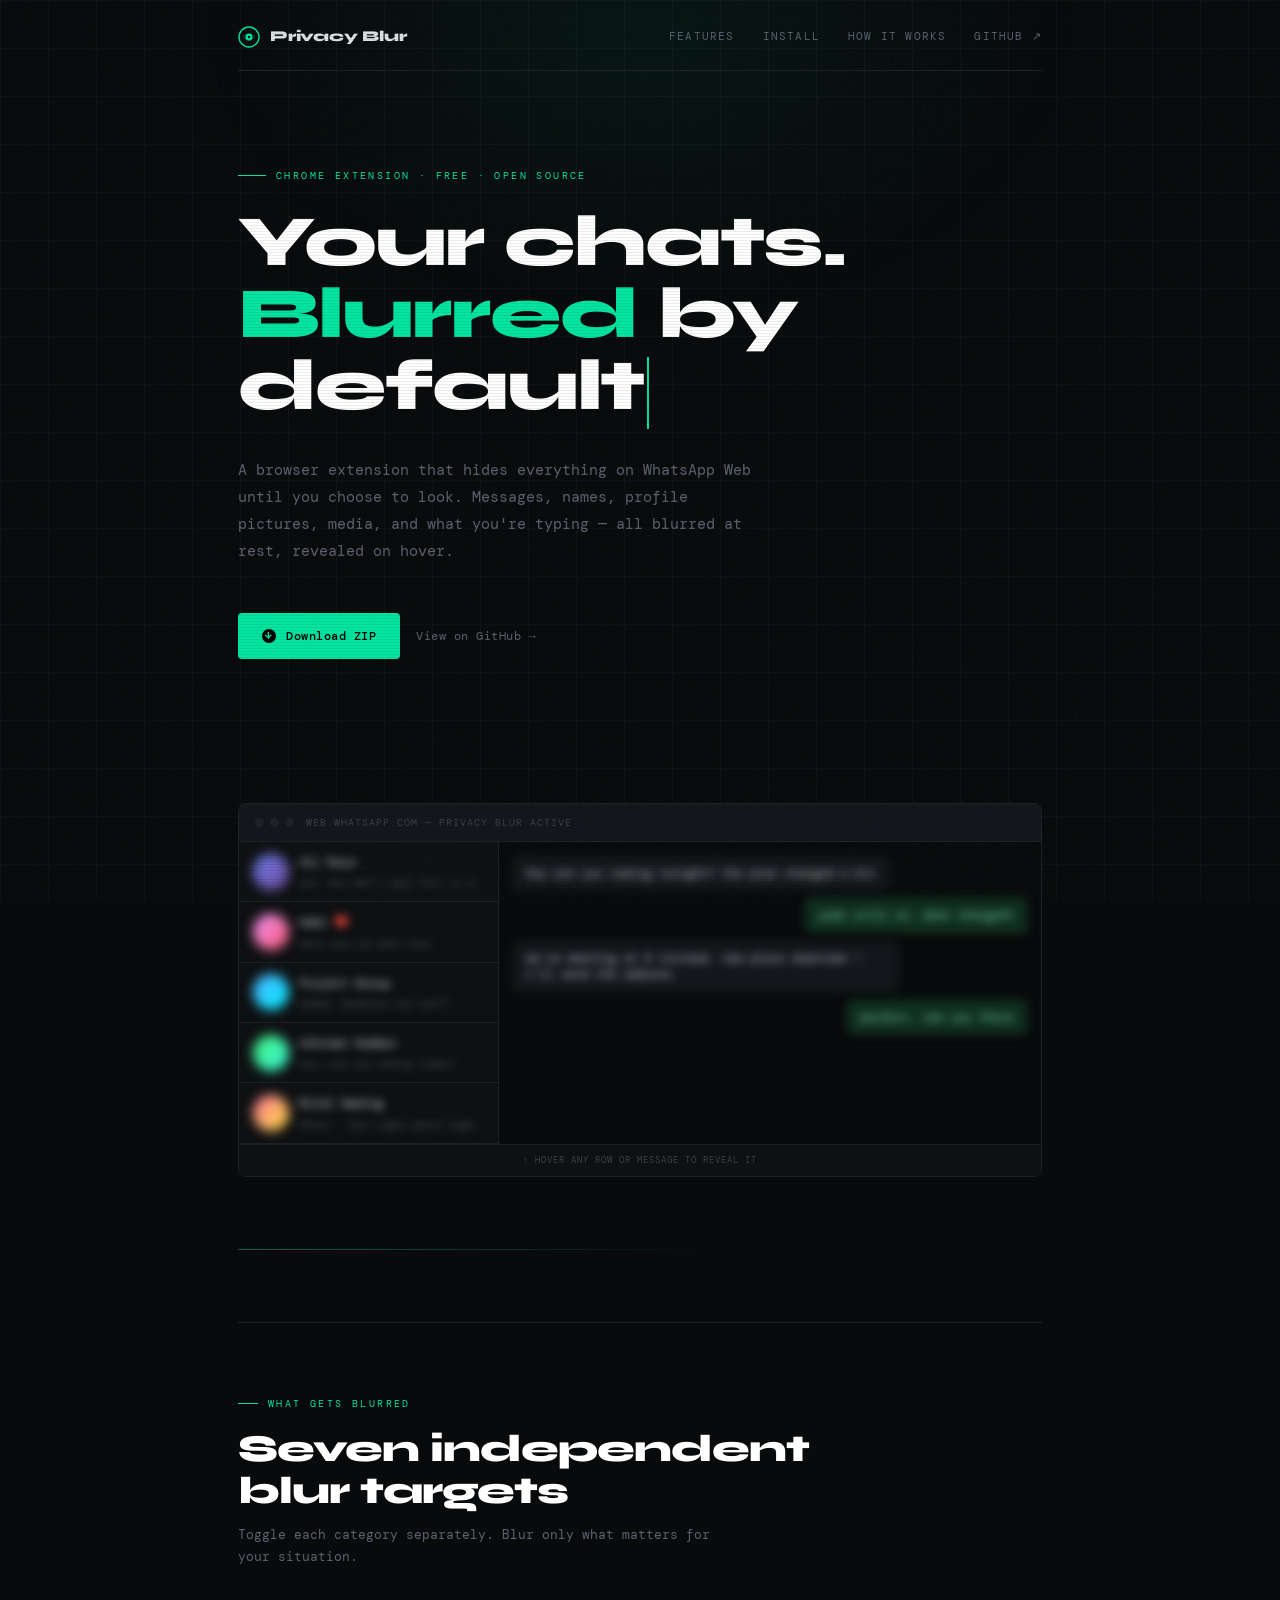
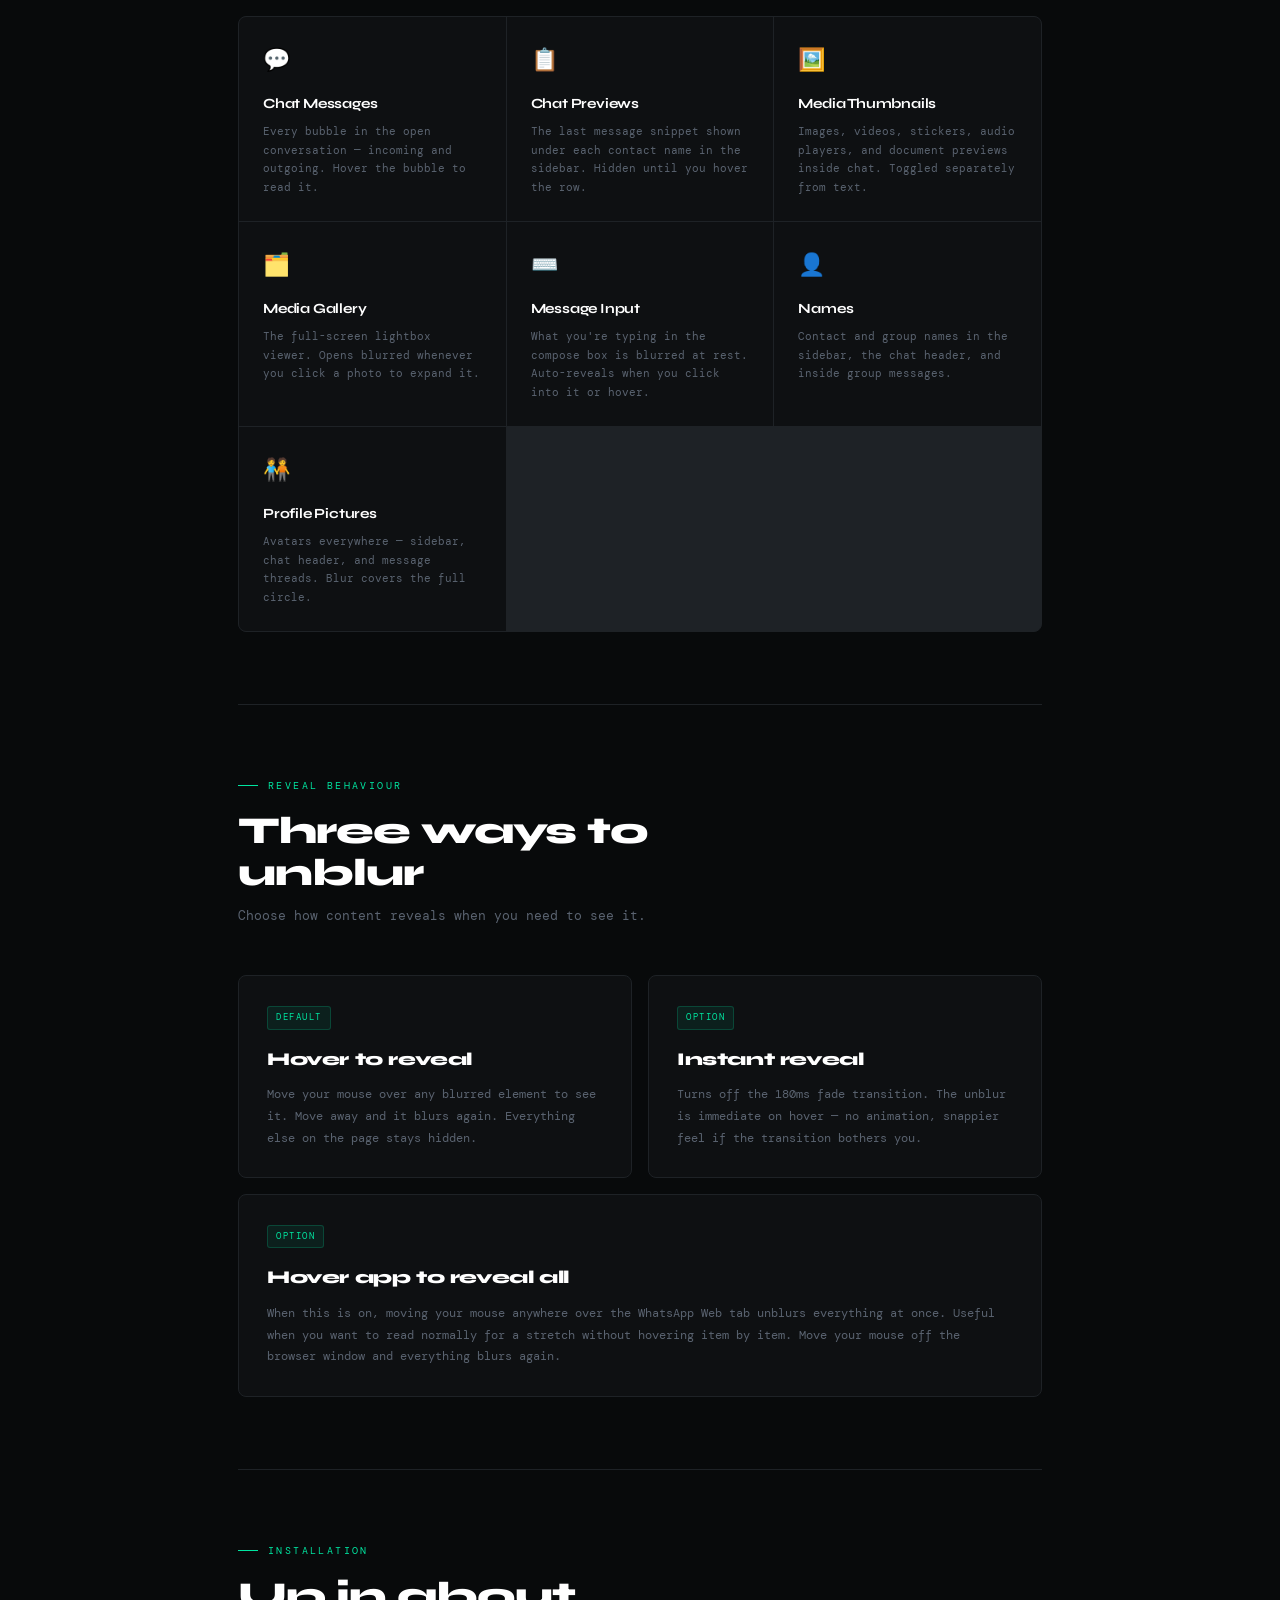
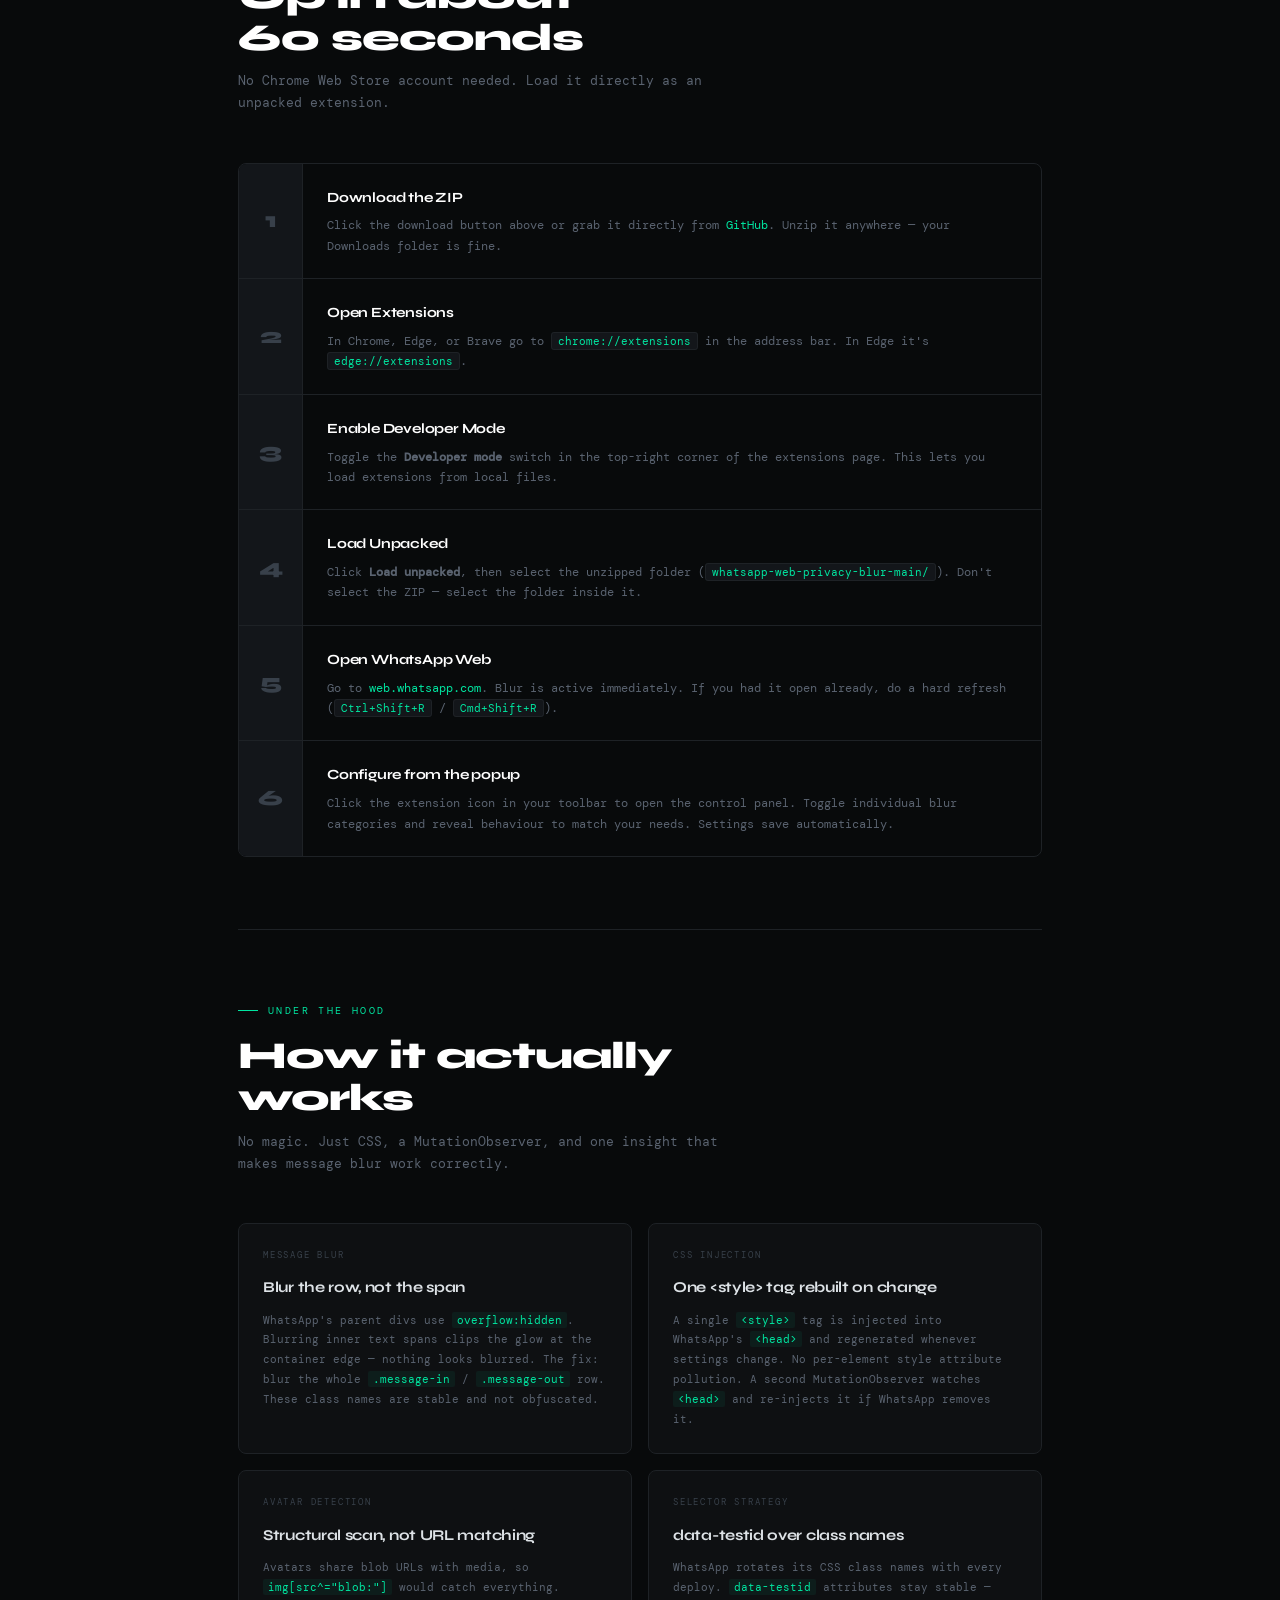
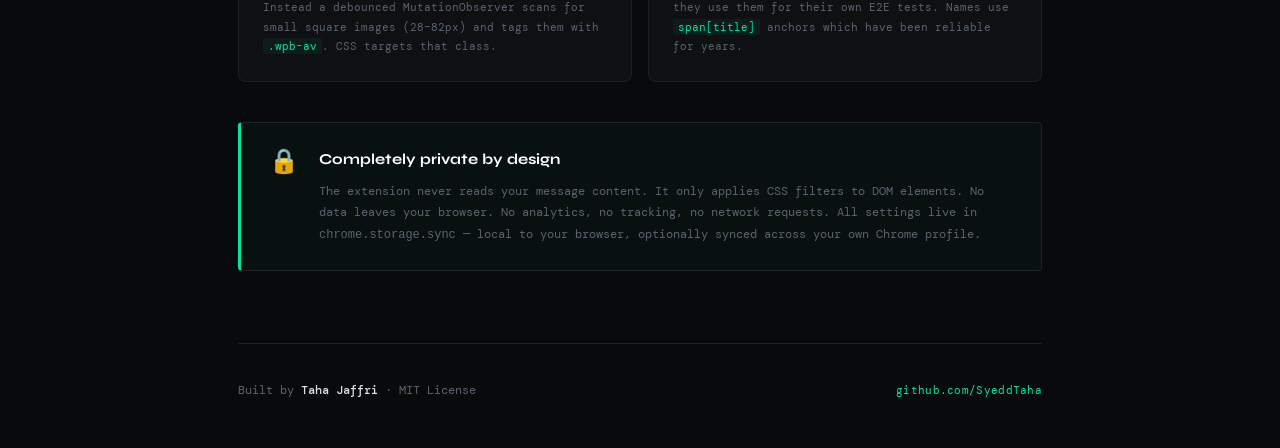
==== index.html @ e0e98d10 "Update index.html Removed extensive CSS styles from index.html." ====
<!DOCTYPE html>
<html lang="en">
<head>
<meta charset="UTF-8" />
<meta name="viewport" content="width=device-width, initial-scale=1.0" />
<title>WhatsApp Privacy Blur — by Taha Jaffri</title>
<link rel="preconnect" href="https://fonts.googleapis.com" />
<link href="https://fonts.googleapis.com/css2?family=DM+Mono:ital,wght@0,300;0,400;0,500;1,300&family=Syne:wght@700;800;900&display=swap" rel="stylesheet" />
<link rel="stylesheet" href="style.css">
</head>
<body>

<div class="grid-bg"></div>
<div class="ambient"></div>

<div class="page">

  <!-- Nav -->
  <nav>
    <div class="nav-logo">
      <svg class="eye-icon" viewBox="0 0 22 22" fill="none">
        <circle cx="11" cy="11" r="10" stroke="#00e5a0" stroke-width="1.4"/>
        <path d="M4 11 Q11 3 18 11 Q11 19 4 11Z" fill="#00e5a0" opacity="0.15"/>
        <circle cx="11" cy="11" r="3.5" fill="#00e5a0"/>
        <circle cx="11" cy="11" r="1.2" fill="#080a0b"/>
      </svg>
      Privacy Blur
    </div>
    <div class="nav-links">
      <a href="#features">Features</a>
      <a href="#install">Install</a>
      <a href="#how-it-works">How it works</a>
      <a href="https://github.com/SyeddTaha/whatsapp-web-privacy-blur" target="_blank">GitHub ↗</a>
    </div>
  </nav>

  <!-- Hero -->
  <section class="hero fade-up">
    <div class="hero-kicker">Chrome Extension · Free · Open Source</div>
    <h1>
      Your chats.<br>
      <span class="acc">Blurred</span> by default<span class="cursor"></span>
    </h1>
    <p class="hero-sub">
      A browser extension that hides everything on WhatsApp Web until you choose to look.
      Messages, names, profile pictures, media, and what you're typing — all blurred at rest, revealed on hover.
    </p>
    <div class="cta-row">
      <a class="btn-primary" href="https://github.com/SyeddTaha/whatsapp-web-privacy-blur/archive/refs/heads/main.zip">
        <svg width="14" height="14" viewBox="0 0 16 16" fill="currentColor"><path d="M8 0a8 8 0 1 1 0 16A8 8 0 0 1 8 0zm-.75 11.25l4-4-1.06-1.06-2.19 2.19V3.5h-1.5v4.88L4.31 6.19 3.25 7.25l4 4 .5.5.5-.5z"/></svg>
        Download ZIP
      </a>
      <a class="btn-secondary" href="https://github.com/SyeddTaha/whatsapp-web-privacy-blur" target="_blank">
        View on GitHub →
      </a>
    </div>
  </section>

  <!-- Live Demo -->
  <div class="demo-strip fade-up">
    <div class="demo-header">
      <div class="demo-dot"></div>
      <div class="demo-dot"></div>
      <div class="demo-dot"></div>
      <span class="demo-title">web.whatsapp.com — Privacy Blur active</span>
    </div>
    <div class="demo-body">
      <!-- Sidebar -->
      <div class="demo-sidebar">
        <div class="demo-chat-row">
          <div class="demo-avatar demo-av-1"></div>
          <div class="demo-chat-info">
            <div class="demo-chat-name">Ali Raza</div>
            <div class="demo-chat-preview">you: bro don’t open this in public 💀</div>
          </div>
        </div>
      
        <div class="demo-chat-row">
          <div class="demo-avatar demo-av-2"></div>
          <div class="demo-chat-info">
            <div class="demo-chat-name">Ammi ❤️</div>
            <div class="demo-chat-preview">beta call me when free</div>
          </div>
        </div>
      
        <div class="demo-chat-row">
          <div class="demo-avatar demo-av-3"></div>
          <div class="demo-chat-info">
            <div class="demo-chat-name">Project Group</div>
            <div class="demo-chat-preview">Ahmed: deadline kal hai??</div>
          </div>
        </div>
      
        <div class="demo-chat-row">
          <div class="demo-avatar demo-av-4"></div>
          <div class="demo-chat-info">
            <div class="demo-chat-name">Unknown Number</div>
            <div class="demo-chat-preview">hey… are you coming today?</div>
          </div>
        </div>
      
        <div class="demo-chat-row">
          <div class="demo-avatar demo-av-5"></div>
          <div class="demo-chat-info">
            <div class="demo-chat-name">Bilal Gaming</div>
            <div class="demo-chat-preview">Photo · last night match highlights</div>
          </div>
        </div>
      </div>
      <!-- Messages -->
      <div class="demo-messages">
        <div class="demo-msg demo-msg-in">hey are you coming tonight? the plan changed a bit</div>
        <div class="demo-msg demo-msg-out">yeah still on, what changed?</div>
        <div class="demo-msg demo-msg-in">we're meeting at 8 instead, new place downtown — i'll send the address</div>
        <div class="demo-msg demo-msg-out">perfect, see you there</div>
      </div>
    </div>
    <div class="demo-hint">↑ hover any row or message to reveal it</div>
  </div>

  <div class="accent-line"></div>

  <!-- Features -->
  <section class="section fade-up" id="features">
    <div class="section-kicker">What gets blurred</div>
    <h2>Seven independent<br>blur targets</h2>
    <p class="section-desc">Toggle each category separately. Blur only what matters for your situation.</p>

    <div class="features-grid">
      <div class="feature-card">
        <span class="feature-icon">💬</span>
        <div class="feature-title">Chat Messages</div>
        <div class="feature-desc">Every bubble in the open conversation — incoming and outgoing. Hover the bubble to read it.</div>
      </div>
      <div class="feature-card">
        <span class="feature-icon">📋</span>
        <div class="feature-title">Chat Previews</div>
        <div class="feature-desc">The last message snippet shown under each contact name in the sidebar. Hidden until you hover the row.</div>
      </div>
      <div class="feature-card">
        <span class="feature-icon">🖼️</span>
        <div class="feature-title">Media Thumbnails</div>
        <div class="feature-desc">Images, videos, stickers, audio players, and document previews inside chat. Toggled separately from text.</div>
      </div>
      <div class="feature-card">
        <span class="feature-icon">🗂️</span>
        <div class="feature-title">Media Gallery</div>
        <div class="feature-desc">The full-screen lightbox viewer. Opens blurred whenever you click a photo to expand it.</div>
      </div>
      <div class="feature-card">
        <span class="feature-icon">⌨️</span>
        <div class="feature-title">Message Input</div>
        <div class="feature-desc">What you're typing in the compose box is blurred at rest. Auto-reveals when you click into it or hover.</div>
      </div>
      <div class="feature-card">
        <span class="feature-icon">👤</span>
        <div class="feature-title">Names</div>
        <div class="feature-desc">Contact and group names in the sidebar, the chat header, and inside group messages.</div>
      </div>
      <div class="feature-card">
        <span class="feature-icon">🧑‍🤝‍🧑</span>
        <div class="feature-title">Profile Pictures</div>
        <div class="feature-desc">Avatars everywhere — sidebar, chat header, and message threads. Blur covers the full circle.</div>
      </div>
    </div>
  </section>

  <!-- Reveal modes -->
  <section class="section fade-up" id="reveal-modes">
    <div class="section-kicker">Reveal behaviour</div>
    <h2>Three ways to<br>unblur</h2>
    <p class="section-desc">Choose how content reveals when you need to see it.</p>

    <div class="modes-grid">
      <div class="mode-card">
        <div class="mode-badge">Default</div>
        <div class="mode-title">Hover to reveal</div>
        <div class="mode-desc">Move your mouse over any blurred element to see it. Move away and it blurs again. Everything else on the page stays hidden.</div>
      </div>
      <div class="mode-card">
        <div class="mode-badge">Option</div>
        <div class="mode-title">Instant reveal</div>
        <div class="mode-desc">Turns off the 180ms fade transition. The unblur is immediate on hover — no animation, snappier feel if the transition bothers you.</div>
      </div>
      <div class="mode-card" style="grid-column: 1 / -1;">
        <div class="mode-badge">Option</div>
        <div class="mode-title">Hover app to reveal all</div>
        <div class="mode-desc">When this is on, moving your mouse anywhere over the WhatsApp Web tab unblurs everything at once. Useful when you want to read normally for a stretch without hovering item by item. Move your mouse off the browser window and everything blurs again.</div>
      </div>
    </div>
  </section>

  <!-- Install guide -->
  <section class="section fade-up" id="install">
    <div class="section-kicker">Installation</div>
    <h2>Up in about<br>60 seconds</h2>
    <p class="section-desc">No Chrome Web Store account needed. Load it directly as an unpacked extension.</p>

    <div class="install-steps">
      <div class="step">
        <div class="step-num">1</div>
        <div class="step-body">
          <div class="step-title">Download the ZIP</div>
          <div class="step-detail">
            Click the download button above or grab it directly from
            <a href="https://github.com/SyeddTaha/whatsapp-web-privacy-blur/archive/refs/heads/main.zip">GitHub</a>.
            Unzip it anywhere — your Downloads folder is fine.
          </div>
        </div>
      </div>
      <div class="step">
        <div class="step-num">2</div>
        <div class="step-body">
          <div class="step-title">Open Extensions</div>
          <div class="step-detail">
            In Chrome, Edge, or Brave go to <code>chrome://extensions</code> in the address bar.
            In Edge it's <code>edge://extensions</code>.
          </div>
        </div>
      </div>
      <div class="step">
        <div class="step-num">3</div>
        <div class="step-body">
          <div class="step-title">Enable Developer Mode</div>
          <div class="step-detail">
            Toggle the <strong>Developer mode</strong> switch in the top-right corner of the extensions page. This lets you load extensions from local files.
          </div>
        </div>
      </div>
      <div class="step">
        <div class="step-num">4</div>
        <div class="step-body">
          <div class="step-title">Load Unpacked</div>
          <div class="step-detail">
            Click <strong>Load unpacked</strong>, then select the unzipped folder
            (<code>whatsapp-web-privacy-blur-main/</code>). Don't select the ZIP — select the folder inside it.
          </div>
        </div>
      </div>
      <div class="step">
        <div class="step-num">5</div>
        <div class="step-body">
          <div class="step-title">Open WhatsApp Web</div>
          <div class="step-detail">
            Go to <a href="https://web.whatsapp.com" target="_blank">web.whatsapp.com</a>. Blur is active immediately.
            If you had it open already, do a hard refresh (<code>Ctrl+Shift+R</code> / <code>Cmd+Shift+R</code>).
          </div>
        </div>
      </div>
      <div class="step">
        <div class="step-num">6</div>
        <div class="step-body">
          <div class="step-title">Configure from the popup</div>
          <div class="step-detail">
            Click the extension icon in your toolbar to open the control panel.
            Toggle individual blur categories and reveal behaviour to match your needs.
            Settings save automatically.
          </div>
        </div>
      </div>
    </div>
  </section>

  <!-- How it works -->
  <section class="section fade-up" id="how-it-works">
    <div class="section-kicker">Under the hood</div>
    <h2>How it actually<br>works</h2>
    <p class="section-desc">No magic. Just CSS, a MutationObserver, and one insight that makes message blur work correctly.</p>

    <div class="tech-grid">
      <div class="tech-card">
        <div class="tech-label">Message blur</div>
        <div class="tech-heading">Blur the row, not the span</div>
        <div class="tech-body">
          WhatsApp's parent divs use <code>overflow:hidden</code>. Blurring inner text spans clips the glow at the container edge — nothing looks blurred. The fix: blur the whole <code>.message-in</code> / <code>.message-out</code> row. These class names are stable and not obfuscated.
        </div>
      </div>
      <div class="tech-card">
        <div class="tech-label">CSS injection</div>
        <div class="tech-heading">One &lt;style&gt; tag, rebuilt on change</div>
        <div class="tech-body">
          A single <code>&lt;style&gt;</code> tag is injected into WhatsApp's <code>&lt;head&gt;</code> and regenerated whenever settings change. No per-element style attribute pollution. A second MutationObserver watches <code>&lt;head&gt;</code> and re-injects it if WhatsApp removes it.
        </div>
      </div>
      <div class="tech-card">
        <div class="tech-label">Avatar detection</div>
        <div class="tech-heading">Structural scan, not URL matching</div>
        <div class="tech-body">
          Avatars share blob URLs with media, so <code>img[src^="blob:"]</code> would catch everything. Instead a debounced MutationObserver scans for small square images (28–82px) and tags them with <code>.wpb-av</code>. CSS targets that class.
        </div>
      </div>
      <div class="tech-card">
        <div class="tech-label">Selector strategy</div>
        <div class="tech-heading">data-testid over class names</div>
        <div class="tech-body">
          WhatsApp rotates its CSS class names with every deploy. <code>data-testid</code> attributes stay stable — they use them for their own E2E tests. Names use <code>span[title]</code> anchors which have been reliable for years.
        </div>
      </div>
    </div>

    <div class="privacy-box">
      <div class="privacy-icon">🔒</div>
      <div class="privacy-body">
        <h3>Completely private by design</h3>
        <p>
          The extension never reads your message content. It only applies CSS filters to DOM elements.
          No data leaves your browser. No analytics, no tracking, no network requests.
          All settings live in <code>chrome.storage.sync</code> — local to your browser, optionally synced across your own Chrome profile.
        </p>
      </div>
    </div>
  </section>

  <!-- Footer -->
  <footer>
    <div class="footer-left">
      Built by <strong>Taha Jaffri</strong> · MIT License
    </div>
    <div class="footer-right">
      <a href="https://github.com/SyeddTaha/whatsapp-web-privacy-blur" target="_blank">github.com/SyeddTaha</a>
  </footer>

</div><!-- .page -->

<script>
// Scroll-triggered fade-up animations
const observer = new IntersectionObserver((entries) => {
  entries.forEach(e => {
    if (e.isIntersecting) {
      e.target.classList.add('visible');
      observer.unobserve(e.target);
    }
  });
}, { threshold: 0.1, rootMargin: '0px 0px -40px 0px' });

document.querySelectorAll('.fade-up').forEach(el => observer.observe(el));

// Stagger feature cards
document.querySelectorAll('.feature-card').forEach((card, i) => {
  card.style.transitionDelay = `${i * 40}ms`;
});
</script>
</body>
</html>
---- style.css ----
/* ── Reset ─────────────────────────────────────────────────── */
*, *::before, *::after { box-sizing: border-box; margin: 0; padding: 0; }
html { scroll-behavior: smooth; }

/* ── Design tokens ─────────────────────────────────────────── */
:root {
  --bg:       #080a0b;
  --bg2:      #0e1012;
  --bg3:      #13161a;
  --border:   #1e2226;
  --accent:   #00e5a0;
  --accent2:  #00c47f;
  --glow:     rgba(0, 229, 160, 0.18);
  --glow-lg:  rgba(0, 229, 160, 0.08);
  --text:     #dde2e6;
  --muted:    #5a6370;
  --sub:      #38404a;
  --font-h:   'Syne', sans-serif;
  --font-m:   'DM Mono', monospace;
}

/* ── Base ──────────────────────────────────────────────────── */
body {
  background: var(--bg);
  color: var(--text);
  font-family: var(--font-m);
  font-size: 14px;
  line-height: 1.7;
  overflow-x: hidden;
  cursor: default;
}

a { color: var(--accent); text-decoration: none; }
a:hover { text-decoration: underline; }

/* ── Noise texture overlay ─────────────────────────────────── */
body::before {
  content: '';
  position: fixed;
  inset: 0;
  background-image: url("data:image/svg+xml,%3Csvg viewBox='0 0 256 256' xmlns='http://www.w3.org/2000/svg'%3E%3Cfilter id='noise'%3E%3CfeTurbulence type='fractalNoise' baseFrequency='0.9' numOctaves='4' stitchTiles='stitch'/%3E%3C/filter%3E%3Crect width='100%25' height='100%25' filter='url(%23noise)' opacity='0.035'/%3E%3C/svg%3E");
  pointer-events: none;
  z-index: 1000;
  opacity: 0.6;
}

/* ── Scanlines ─────────────────────────────────────────────── */
body::after {
  content: '';
  position: fixed;
  inset: 0;
  background: repeating-linear-gradient(
    0deg,
    transparent,
    transparent 2px,
    rgba(0,0,0,0.07) 2px,
    rgba(0,0,0,0.07) 3px
  );
  pointer-events: none;
  z-index: 999;
}

/* ── Grid background ───────────────────────────────────────── */
.grid-bg {
  position: fixed;
  inset: 0;
  background-image:
    linear-gradient(var(--border) 1px, transparent 1px),
    linear-gradient(90deg, var(--border) 1px, transparent 1px);
  background-size: 48px 48px;
  opacity: 0.35;
  pointer-events: none;
  z-index: 0;
}

/* ── Ambient glow ──────────────────────────────────────────── */
.ambient {
  position: fixed;
  top: -30vh;
  left: 50%;
  transform: translateX(-50%);
  width: 900px;
  height: 600px;
  background: radial-gradient(ellipse, rgba(0,229,160,0.06) 0%, transparent 70%);
  pointer-events: none;
  z-index: 0;
}

/* ── Layout wrapper ────────────────────────────────────────── */
.page {
  position: relative;
  z-index: 1;
  max-width: 860px;
  margin: 0 auto;
  padding: 0 28px;
}

/* ── Nav ───────────────────────────────────────────────────── */
nav {
  display: flex;
  align-items: center;
  justify-content: space-between;
  padding: 24px 0 20px;
  border-bottom: 1px solid var(--border);
}

.nav-logo {
  display: flex;
  align-items: center;
  gap: 10px;
  font-family: var(--font-h);
  font-size: 15px;
  font-weight: 800;
  letter-spacing: -0.2px;
  color: var(--text);
}

.eye-icon {
  width: 22px;
  height: 22px;
  flex-shrink: 0;
}

.nav-links {
  display: flex;
  gap: 28px;
  font-size: 11px;
  letter-spacing: 1.2px;
  text-transform: uppercase;
  color: var(--muted);
}

.nav-links a {
  color: var(--muted);
  transition: color 0.15s;
}
.nav-links a:hover {
  color: var(--accent);
  text-decoration: none;
}

/* ── Hero ──────────────────────────────────────────────────── */
.hero {
  padding: 96px 0 72px;
  position: relative;
}

.hero-kicker {
  font-size: 10px;
  letter-spacing: 2.4px;
  text-transform: uppercase;
  color: var(--accent);
  margin-bottom: 22px;
  display: flex;
  align-items: center;
  gap: 10px;
}

.hero-kicker::before {
  content: '';
  display: block;
  width: 28px;
  height: 1px;
  background: var(--accent);
}

.hero h1 {
  font-family: var(--font-h);
  font-size: clamp(40px, 7vw, 72px);
  font-weight: 900;
  line-height: 1.0;
  letter-spacing: -2px;
  color: #fff;
  margin-bottom: 28px;
}

.hero h1 .dim { color: var(--muted); }
.hero h1 .acc { color: var(--accent); }

.hero-sub {
  font-size: 15px;
  color: var(--muted);
  max-width: 520px;
  line-height: 1.8;
  margin-bottom: 48px;
}

/* ── CTA buttons ───────────────────────────────────────────── */
.cta-row {
  display: flex;
  align-items: center;
  gap: 16px;
  flex-wrap: wrap;
}

.btn-primary {
  display: inline-flex;
  align-items: center;
  gap: 10px;
  background: var(--accent);
  color: #000;
  font-family: var(--font-m);
  font-size: 12px;
  font-weight: 500;
  letter-spacing: 0.5px;
  padding: 13px 24px;
  border-radius: 4px;
  border: none;
  cursor: pointer;
  transition: background 0.15s, box-shadow 0.15s, transform 0.1s;
  text-decoration: none;
  box-shadow: 0 0 0 0 var(--glow);
}

.btn-primary:hover {
  background: var(--accent2);
  box-shadow: 0 0 32px var(--glow);
  transform: translateY(-1px);
  text-decoration: none;
  color: #000;
}

.btn-primary:active { transform: translateY(0); }

.btn-secondary {
  display: inline-flex;
  align-items: center;
  gap: 8px;
  color: var(--muted);
  font-size: 12px;
  letter-spacing: 0.5px;
  padding: 13px 0;
  border: none;
  background: none;
  cursor: pointer;
  transition: color 0.15s;
  text-decoration: none;
}

.btn-secondary:hover { color: var(--text); text-decoration: none; }

/* ── Blur demo strip ───────────────────────────────────────── */
.demo-strip {
  margin: 72px 0;
  border: 1px solid var(--border);
  border-radius: 8px;
  background: var(--bg2);
  overflow: hidden;
}

.demo-header {
  padding: 10px 16px;
  background: var(--bg3);
  border-bottom: 1px solid var(--border);
  display: flex;
  align-items: center;
  gap: 6px;
}

.demo-dot {
  width: 9px; height: 9px;
  border-radius: 50%;
  background: var(--border);
}

.demo-title {
  margin-left: 6px;
  font-size: 10px;
  letter-spacing: 1px;
  text-transform: uppercase;
  color: var(--sub);
}

.demo-body {
  display: grid;
  grid-template-columns: 260px 1fr;
}

.demo-sidebar {
  border-right: 1px solid var(--border);
  padding: 0;
}

.demo-chat-row {
  display: flex;
  align-items: center;
  gap: 10px;
  padding: 10px 14px;
  border-bottom: 1px solid var(--border);
  transition: background 0.15s;
}

.demo-chat-row:hover { background: var(--bg3); }
.demo-chat-row:hover .blurred { filter: blur(0) !important; }

.demo-avatar {
  width: 36px; height: 36px;
  border-radius: 50%;
  flex-shrink: 0;
  filter: blur(6px);
  transition: filter 0.18s ease;
}

.demo-av-1 { background: linear-gradient(135deg, #667eea, #764ba2); }
.demo-av-2 { background: linear-gradient(135deg, #f093fb, #f5576c); }
.demo-av-3 { background: linear-gradient(135deg, #4facfe, #00f2fe); }
.demo-av-4 { background: linear-gradient(135deg, #43e97b, #38f9d7); }
.demo-av-5 { background: linear-gradient(135deg, #fa709a, #fee140); }

.demo-chat-info { flex: 1; min-width: 0; }

.demo-chat-name {
  font-size: 12px;
  color: var(--text);
  margin-bottom: 2px;
  filter: blur(5px);
  transition: filter 0.18s ease;
}

.demo-chat-preview {
  font-size: 10px;
  color: var(--muted);
  white-space: nowrap;
  overflow: hidden;
  text-overflow: ellipsis;
  filter: blur(4px);
  transition: filter 0.18s ease;
}

.demo-chat-row:hover .demo-avatar,
.demo-chat-row:hover .demo-chat-name,
.demo-chat-row:hover .demo-chat-preview {
  filter: blur(0);
}

.demo-messages {
  padding: 14px;
  display: flex;
  flex-direction: column;
  gap: 8px;
  background: var(--bg);
  min-height: 220px;
}

.demo-msg {
  max-width: 75%;
  padding: 8px 12px;
  border-radius: 6px;
  font-size: 11px;
  line-height: 1.5;
  filter: blur(5px);
  transition: filter 0.18s ease;
  cursor: pointer;
}

.demo-msg:hover { filter: blur(0); }

.demo-msg-in {
  background: var(--bg3);
  border: 1px solid var(--border);
  color: var(--text);
  align-self: flex-start;
  border-bottom-left-radius: 2px;
}

.demo-msg-out {
  background: #0e2e1e;
  border: 1px solid #1a4030;
  color: #8ff5c5;
  align-self: flex-end;
  border-bottom-right-radius: 2px;
}

.demo-hint {
  text-align: center;
  padding: 8px;
  font-size: 9px;
  letter-spacing: 1px;
  text-transform: uppercase;
  color: var(--sub);
  background: var(--bg2);
  border-top: 1px solid var(--border);
}

/* ── Features grid ─────────────────────────────────────────── */
.section {
  padding: 72px 0;
  border-top: 1px solid var(--border);
}

.section-kicker {
  font-size: 10px;
  letter-spacing: 2.4px;
  text-transform: uppercase;
  color: var(--accent);
  margin-bottom: 16px;
  display: flex;
  align-items: center;
  gap: 10px;
}

.section-kicker::before {
  content: '';
  display: block;
  width: 20px;
  height: 1px;
  background: var(--accent);
}

.section h2 {
  font-family: var(--font-h);
  font-size: clamp(26px, 4vw, 38px);
  font-weight: 800;
  letter-spacing: -1px;
  color: #fff;
  margin-bottom: 12px;
  line-height: 1.1;
}

.section-desc {
  color: var(--muted);
  max-width: 480px;
  margin-bottom: 48px;
  font-size: 13px;
}

.features-grid {
  display: grid;
  grid-template-columns: repeat(auto-fill, minmax(240px, 1fr));
  gap: 1px;
  background: var(--border);
  border: 1px solid var(--border);
  border-radius: 8px;
  overflow: hidden;
}

.feature-card {
  background: var(--bg2);
  padding: 24px;
  transition: background 0.15s;
  position: relative;
}

.feature-card::after {
  content: '';
  position: absolute;
  inset: 0;
  border: 1px solid transparent;
  border-radius: 0;
  transition: border-color 0.15s;
  pointer-events: none;
}

.feature-card:hover { background: var(--bg3); }
.feature-card:hover::after { border-color: var(--accent); opacity: 0.3; }

.feature-icon {
  font-size: 22px;
  margin-bottom: 14px;
  display: block;
}

.feature-title {
  font-family: var(--font-h);
  font-size: 14px;
  font-weight: 700;
  color: #fff;
  margin-bottom: 6px;
  letter-spacing: -0.2px;
}

.feature-desc {
  font-size: 11px;
  color: var(--muted);
  line-height: 1.7;
}

/* ── Reveal modes ──────────────────────────────────────────── */
.modes-grid {
  display: grid;
  grid-template-columns: 1fr 1fr;
  gap: 16px;
  margin-top: 0;
}

.mode-card {
  border: 1px solid var(--border);
  border-radius: 8px;
  padding: 28px;
  background: var(--bg2);
  position: relative;
  overflow: hidden;
  transition: border-color 0.2s, background 0.2s;
}

.mode-card:hover {
  border-color: rgba(0,229,160,0.3);
  background: var(--bg3);
}

.mode-card::before {
  content: '';
  position: absolute;
  top: 0; left: 0; right: 0;
  height: 1px;
  background: linear-gradient(90deg, transparent, var(--accent), transparent);
  opacity: 0;
  transition: opacity 0.2s;
}

.mode-card:hover::before { opacity: 0.6; }

.mode-badge {
  display: inline-block;
  font-size: 9px;
  letter-spacing: 1.5px;
  text-transform: uppercase;
  color: var(--accent);
  background: rgba(0,229,160,0.08);
  border: 1px solid rgba(0,229,160,0.2);
  padding: 3px 8px;
  border-radius: 3px;
  margin-bottom: 14px;
}

.mode-title {
  font-family: var(--font-h);
  font-size: 18px;
  font-weight: 800;
  color: #fff;
  margin-bottom: 10px;
  letter-spacing: -0.4px;
}

.mode-desc {
  font-size: 12px;
  color: var(--muted);
  line-height: 1.8;
}

/* ── Install guide ─────────────────────────────────────────── */
.install-steps {
  display: flex;
  flex-direction: column;
  gap: 0;
  border: 1px solid var(--border);
  border-radius: 8px;
  overflow: hidden;
}

.step {
  display: grid;
  grid-template-columns: 64px 1fr;
  border-bottom: 1px solid var(--border);
  transition: background 0.15s;
}

.step:last-child { border-bottom: none; }
.step:hover { background: var(--bg3); }

.step-num {
  display: flex;
  align-items: center;
  justify-content: center;
  background: var(--bg3);
  border-right: 1px solid var(--border);
  font-family: var(--font-h);
  font-size: 22px;
  font-weight: 900;
  color: var(--sub);
  padding: 24px 0;
  transition: color 0.15s;
}

.step:hover .step-num { color: var(--accent); }

.step-body {
  padding: 22px 24px;
}

.step-title {
  font-family: var(--font-h);
  font-size: 14px;
  font-weight: 700;
  color: #fff;
  margin-bottom: 6px;
  letter-spacing: -0.2px;
}

.step-detail {
  font-size: 12px;
  color: var(--muted);
  line-height: 1.7;
}

.step-detail code {
  background: var(--bg3);
  border: 1px solid var(--border);
  border-radius: 3px;
  padding: 1px 6px;
  font-family: var(--font-m);
  font-size: 11px;
  color: var(--accent);
}

/* ── How it works ──────────────────────────────────────────── */
.tech-grid {
  display: grid;
  grid-template-columns: 1fr 1fr;
  gap: 16px;
}

.tech-card {
  border: 1px solid var(--border);
  border-radius: 8px;
  padding: 24px;
  background: var(--bg2);
}

.tech-label {
  font-size: 9px;
  letter-spacing: 1.8px;
  text-transform: uppercase;
  color: var(--sub);
  margin-bottom: 12px;
}

.tech-heading {
  font-family: var(--font-h);
  font-size: 15px;
  font-weight: 700;
  color: var(--text);
  margin-bottom: 10px;
  letter-spacing: -0.3px;
}

.tech-body {
  font-size: 11px;
  color: var(--muted);
  line-height: 1.8;
}

.tech-body code {
  color: var(--accent);
  background: rgba(0,229,160,0.06);
  padding: 1px 5px;
  border-radius: 2px;
  font-family: var(--font-m);
}

/* ── Privacy callout ───────────────────────────────────────── */
.privacy-box {
  border: 1px solid var(--border);
  border-left: 3px solid var(--accent);
  border-radius: 4px;
  background: rgba(0,229,160,0.03);
  padding: 24px 28px;
  display: grid;
  grid-template-columns: auto 1fr;
  gap: 20px;
  align-items: start;
  margin-top: 40px;
}

.privacy-icon {
  font-size: 24px;
  line-height: 1;
  margin-top: 2px;
}

.privacy-body h3 {
  font-family: var(--font-h);
  font-size: 15px;
  font-weight: 700;
  color: #fff;
  margin-bottom: 8px;
}

.privacy-body p {
  font-size: 12px;
  color: var(--muted);
  line-height: 1.8;
}

/* ── Footer ────────────────────────────────────────────────── */
footer {
  border-top: 1px solid var(--border);
  padding: 36px 0 48px;
  display: flex;
  align-items: center;
  justify-content: space-between;
  flex-wrap: wrap;
  gap: 16px;
}

.footer-left {
  font-size: 12px;
  color: var(--muted);
}

.footer-left strong {
  color: var(--text);
  font-weight: 500;
}

.footer-right {
  font-size: 11px;
  color: var(--sub);
  letter-spacing: 0.3px;
}

.footer-right a {
  color: var(--accent);
}

/* ── Scroll animations ─────────────────────────────────────── */
.fade-up {
  opacity: 0;
  transform: translateY(24px);
  transition: opacity 0.6s ease, transform 0.6s ease;
}

.fade-up.visible {
  opacity: 1;
  transform: translateY(0);
}

/* ── Accent line decoration ────────────────────────────────── */
.accent-line {
  width: 100%;
  height: 1px;
  background: linear-gradient(90deg, var(--accent), transparent 60%);
  margin: 0 0 72px;
  opacity: 0.4;
}

/* ── Responsive ────────────────────────────────────────────── */
@media (max-width: 640px) {
  .demo-body { grid-template-columns: 1fr; }
  .demo-sidebar { border-right: none; border-bottom: 1px solid var(--border); }
  .modes-grid { grid-template-columns: 1fr; }
  .tech-grid { grid-template-columns: 1fr; }
  nav .nav-links { display: none; }
  .hero h1 { letter-spacing: -1.5px; }
  footer { flex-direction: column; gap: 8px; }
  .privacy-box { grid-template-columns: 1fr; }
}

/* ── Download pulse animation ─────────────────────────────── */
@keyframes pulse-ring {
  0%   { box-shadow: 0 0 0 0 rgba(0,229,160,0.4); }
  70%  { box-shadow: 0 0 0 12px rgba(0,229,160,0); }
  100% { box-shadow: 0 0 0 0 rgba(0,229,160,0); }
}

.btn-primary { animation: pulse-ring 2.5s ease-out 1s 3; }

/* ── Terminal cursor blink ─────────────────────────────────── */
@keyframes blink {
  0%, 100% { opacity: 1; }
  50%       { opacity: 0; }
}

.cursor {
  display: inline-block;
  width: 2px;
  height: 1em;
  background: var(--accent);
  margin-left: 4px;
  vertical-align: text-bottom;
  animation: blink 1.1s step-end infinite;
}

/* ── Tooltip ───────────────────────────────────────────────── */
.tip {
  display: inline-block;
  font-size: 9px;
  letter-spacing: 1px;
  text-transform: uppercase;
  color: var(--sub);
  border: 1px solid var(--border);
  padding: 3px 8px;
  border-radius: 3px;
  vertical-align: middle;
  margin-left: 8px;
}
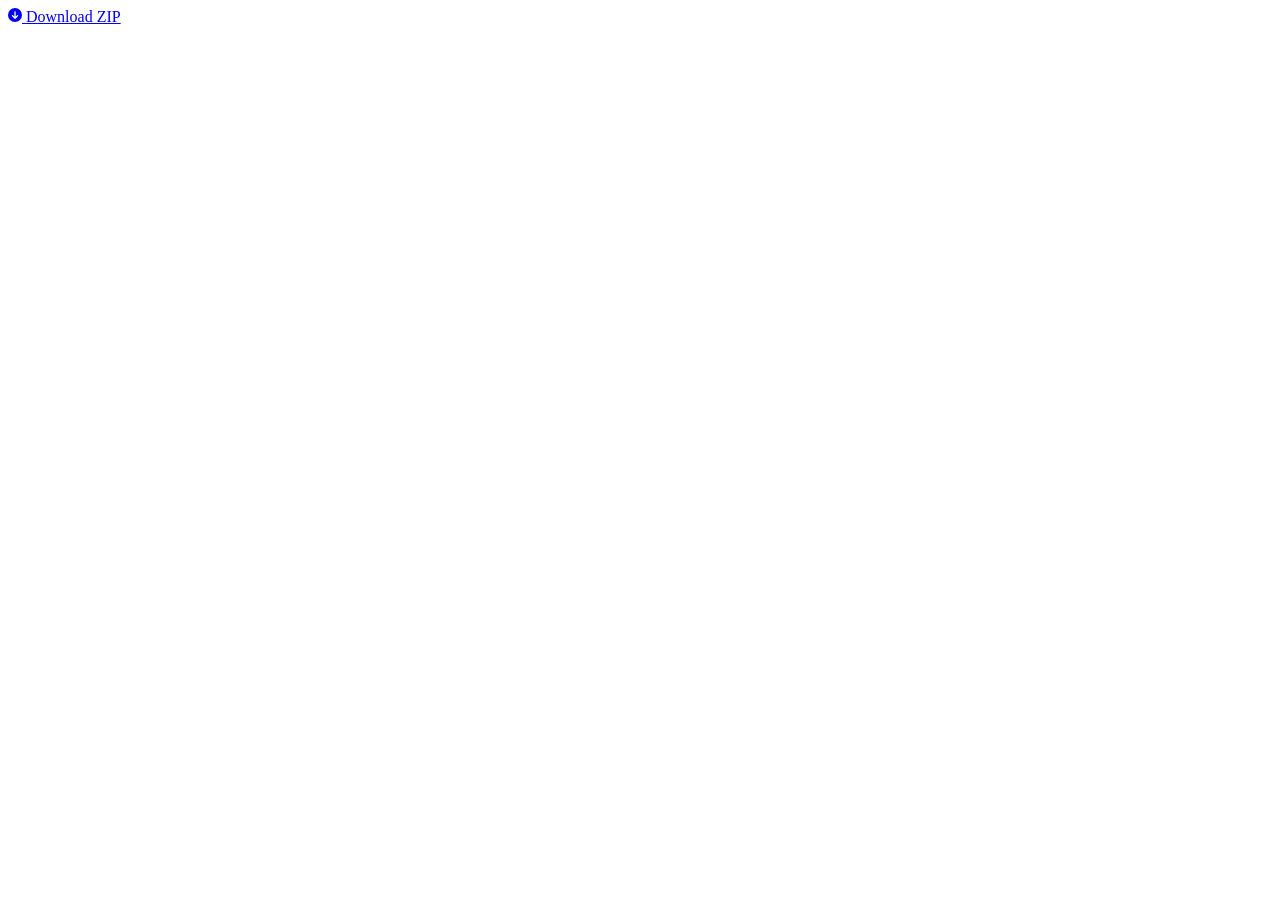
==== commit 77040b69: "Updated index.html to fix favicon, inline SVG, and footer structure." ====
--- a/index.html
+++ b/index.html
@@ -1,344 +1,18 @@
 <!DOCTYPE html>
-<html lang="en">
+<html>
 <head>
-<meta charset="UTF-8" />
-<meta name="viewport" content="width=device-width, initial-scale=1.0" />
-<title>WhatsApp Privacy Blur — by Taha Jaffri</title>
-<link rel="preconnect" href="https://fonts.googleapis.com" />
-<link href="https://fonts.googleapis.com/css2?family=DM+Mono:ital,wght@0,300;0,400;0,500;1,300&family=Syne:wght@700;800;900&display=swap" rel="stylesheet" />
-<link rel="stylesheet" href="style.css">
+    <link rel="icon" type="image/png" href="icons/icon48.png">
+    <title>WhatsApp Web Privacy Blur</title>
 </head>
 <body>
-
-<div class="grid-bg"></div>
-<div class="ambient"></div>
-
-<div class="page">
-
-  <!-- Nav -->
-  <nav>
-    <div class="nav-logo">
-      <svg class="eye-icon" viewBox="0 0 22 22" fill="none">
-        <circle cx="11" cy="11" r="10" stroke="#00e5a0" stroke-width="1.4"/>
-        <path d="M4 11 Q11 3 18 11 Q11 19 4 11Z" fill="#00e5a0" opacity="0.15"/>
-        <circle cx="11" cy="11" r="3.5" fill="#00e5a0"/>
-        <circle cx="11" cy="11" r="1.2" fill="#080a0b"/>
-      </svg>
-      Privacy Blur
-    </div>
-    <div class="nav-links">
-      <a href="#features">Features</a>
-      <a href="#install">Install</a>
-      <a href="#how-it-works">How it works</a>
-      <a href="https://github.com/SyeddTaha/whatsapp-web-privacy-blur" target="_blank">GitHub ↗</a>
-    </div>
-  </nav>
-
-  <!-- Hero -->
-  <section class="hero fade-up">
-    <div class="hero-kicker">Chrome Extension · Free · Open Source</div>
-    <h1>
-      Your chats.<br>
-      <span class="acc">Blurred</span> by default<span class="cursor"></span>
-    </h1>
-    <p class="hero-sub">
-      A browser extension that hides everything on WhatsApp Web until you choose to look.
-      Messages, names, profile pictures, media, and what you're typing — all blurred at rest, revealed on hover.
-    </p>
-    <div class="cta-row">
-      <a class="btn-primary" href="https://github.com/SyeddTaha/whatsapp-web-privacy-blur/archive/refs/heads/main.zip">
-        <svg width="14" height="14" viewBox="0 0 16 16" fill="currentColor"><path d="M8 0a8 8 0 1 1 0 16A8 8 0 0 1 8 0zm-.75 11.25l4-4-1.06-1.06-2.19 2.19V3.5h-1.5v4.88L4.31 6.19 3.25 7.25l4 4 .5.5.5-.5z"/></svg>
+    <a href="/download" class="download-button">
+        <svg width="14" height="14" viewBox="0 0 16 16" fill="currentColor" aria-hidden="true" focusable="false"><path d="M8 0a8 8 0 1 1 0 16A8 8 0 0 1 8 0zm.75 4.5a.75.75 0 0 0-1.5 0v5.19L5.53 8.22a.75.75 0 1 0-1.06 1.06l3 3a.75.75 0 0 0 1.06 0l3-3a.75.75 0 0 0-1.06-1.06L8.75 9.69V4.5z"/></svg>
         Download ZIP
-      </a>
-      <a class="btn-secondary" href="https://github.com/SyeddTaha/whatsapp-web-privacy-blur" target="_blank">
-        View on GitHub →
-      </a>
-    </div>
-  </section>
-
-  <!-- Live Demo -->
-  <div class="demo-strip fade-up">
-    <div class="demo-header">
-      <div class="demo-dot"></div>
-      <div class="demo-dot"></div>
-      <div class="demo-dot"></div>
-      <span class="demo-title">web.whatsapp.com — Privacy Blur active</span>
-    </div>
-    <div class="demo-body">
-      <!-- Sidebar -->
-      <div class="demo-sidebar">
-        <div class="demo-chat-row">
-          <div class="demo-avatar demo-av-1"></div>
-          <div class="demo-chat-info">
-            <div class="demo-chat-name">Ali Raza</div>
-            <div class="demo-chat-preview">you: bro don’t open this in public 💀</div>
-          </div>
+    </a>
+    <footer>
+        <div class="footer-right">
+            <!-- Footer content here -->
         </div>
-      
-        <div class="demo-chat-row">
-          <div class="demo-avatar demo-av-2"></div>
-          <div class="demo-chat-info">
-            <div class="demo-chat-name">Ammi ❤️</div>
-            <div class="demo-chat-preview">beta call me when free</div>
-          </div>
-        </div>
-      
-        <div class="demo-chat-row">
-          <div class="demo-avatar demo-av-3"></div>
-          <div class="demo-chat-info">
-            <div class="demo-chat-name">Project Group</div>
-            <div class="demo-chat-preview">Ahmed: deadline kal hai??</div>
-          </div>
-        </div>
-      
-        <div class="demo-chat-row">
-          <div class="demo-avatar demo-av-4"></div>
-          <div class="demo-chat-info">
-            <div class="demo-chat-name">Unknown Number</div>
-            <div class="demo-chat-preview">hey… are you coming today?</div>
-          </div>
-        </div>
-      
-        <div class="demo-chat-row">
-          <div class="demo-avatar demo-av-5"></div>
-          <div class="demo-chat-info">
-            <div class="demo-chat-name">Bilal Gaming</div>
-            <div class="demo-chat-preview">Photo · last night match highlights</div>
-          </div>
-        </div>
-      </div>
-      <!-- Messages -->
-      <div class="demo-messages">
-        <div class="demo-msg demo-msg-in">hey are you coming tonight? the plan changed a bit</div>
-        <div class="demo-msg demo-msg-out">yeah still on, what changed?</div>
-        <div class="demo-msg demo-msg-in">we're meeting at 8 instead, new place downtown — i'll send the address</div>
-        <div class="demo-msg demo-msg-out">perfect, see you there</div>
-      </div>
-    </div>
-    <div class="demo-hint">↑ hover any row or message to reveal it</div>
-  </div>
-
-  <div class="accent-line"></div>
-
-  <!-- Features -->
-  <section class="section fade-up" id="features">
-    <div class="section-kicker">What gets blurred</div>
-    <h2>Seven independent<br>blur targets</h2>
-    <p class="section-desc">Toggle each category separately. Blur only what matters for your situation.</p>
-
-    <div class="features-grid">
-      <div class="feature-card">
-        <span class="feature-icon">💬</span>
-        <div class="feature-title">Chat Messages</div>
-        <div class="feature-desc">Every bubble in the open conversation — incoming and outgoing. Hover the bubble to read it.</div>
-      </div>
-      <div class="feature-card">
-        <span class="feature-icon">📋</span>
-        <div class="feature-title">Chat Previews</div>
-        <div class="feature-desc">The last message snippet shown under each contact name in the sidebar. Hidden until you hover the row.</div>
-      </div>
-      <div class="feature-card">
-        <span class="feature-icon">🖼️</span>
-        <div class="feature-title">Media Thumbnails</div>
-        <div class="feature-desc">Images, videos, stickers, audio players, and document previews inside chat. Toggled separately from text.</div>
-      </div>
-      <div class="feature-card">
-        <span class="feature-icon">🗂️</span>
-        <div class="feature-title">Media Gallery</div>
-        <div class="feature-desc">The full-screen lightbox viewer. Opens blurred whenever you click a photo to expand it.</div>
-      </div>
-      <div class="feature-card">
-        <span class="feature-icon">⌨️</span>
-        <div class="feature-title">Message Input</div>
-        <div class="feature-desc">What you're typing in the compose box is blurred at rest. Auto-reveals when you click into it or hover.</div>
-      </div>
-      <div class="feature-card">
-        <span class="feature-icon">👤</span>
-        <div class="feature-title">Names</div>
-        <div class="feature-desc">Contact and group names in the sidebar, the chat header, and inside group messages.</div>
-      </div>
-      <div class="feature-card">
-        <span class="feature-icon">🧑‍🤝‍🧑</span>
-        <div class="feature-title">Profile Pictures</div>
-        <div class="feature-desc">Avatars everywhere — sidebar, chat header, and message threads. Blur covers the full circle.</div>
-      </div>
-    </div>
-  </section>
-
-  <!-- Reveal modes -->
-  <section class="section fade-up" id="reveal-modes">
-    <div class="section-kicker">Reveal behaviour</div>
-    <h2>Three ways to<br>unblur</h2>
-    <p class="section-desc">Choose how content reveals when you need to see it.</p>
-
-    <div class="modes-grid">
-      <div class="mode-card">
-        <div class="mode-badge">Default</div>
-        <div class="mode-title">Hover to reveal</div>
-        <div class="mode-desc">Move your mouse over any blurred element to see it. Move away and it blurs again. Everything else on the page stays hidden.</div>
-      </div>
-      <div class="mode-card">
-        <div class="mode-badge">Option</div>
-        <div class="mode-title">Instant reveal</div>
-        <div class="mode-desc">Turns off the 180ms fade transition. The unblur is immediate on hover — no animation, snappier feel if the transition bothers you.</div>
-      </div>
-      <div class="mode-card" style="grid-column: 1 / -1;">
-        <div class="mode-badge">Option</div>
-        <div class="mode-title">Hover app to reveal all</div>
-        <div class="mode-desc">When this is on, moving your mouse anywhere over the WhatsApp Web tab unblurs everything at once. Useful when you want to read normally for a stretch without hovering item by item. Move your mouse off the browser window and everything blurs again.</div>
-      </div>
-    </div>
-  </section>
-
-  <!-- Install guide -->
-  <section class="section fade-up" id="install">
-    <div class="section-kicker">Installation</div>
-    <h2>Up in about<br>60 seconds</h2>
-    <p class="section-desc">No Chrome Web Store account needed. Load it directly as an unpacked extension.</p>
-
-    <div class="install-steps">
-      <div class="step">
-        <div class="step-num">1</div>
-        <div class="step-body">
-          <div class="step-title">Download the ZIP</div>
-          <div class="step-detail">
-            Click the download button above or grab it directly from
-            <a href="https://github.com/SyeddTaha/whatsapp-web-privacy-blur/archive/refs/heads/main.zip">GitHub</a>.
-            Unzip it anywhere — your Downloads folder is fine.
-          </div>
-        </div>
-      </div>
-      <div class="step">
-        <div class="step-num">2</div>
-        <div class="step-body">
-          <div class="step-title">Open Extensions</div>
-          <div class="step-detail">
-            In Chrome, Edge, or Brave go to <code>chrome://extensions</code> in the address bar.
-            In Edge it's <code>edge://extensions</code>.
-          </div>
-        </div>
-      </div>
-      <div class="step">
-        <div class="step-num">3</div>
-        <div class="step-body">
-          <div class="step-title">Enable Developer Mode</div>
-          <div class="step-detail">
-            Toggle the <strong>Developer mode</strong> switch in the top-right corner of the extensions page. This lets you load extensions from local files.
-          </div>
-        </div>
-      </div>
-      <div class="step">
-        <div class="step-num">4</div>
-        <div class="step-body">
-          <div class="step-title">Load Unpacked</div>
-          <div class="step-detail">
-            Click <strong>Load unpacked</strong>, then select the unzipped folder
-            (<code>whatsapp-web-privacy-blur-main/</code>). Don't select the ZIP — select the folder inside it.
-          </div>
-        </div>
-      </div>
-      <div class="step">
-        <div class="step-num">5</div>
-        <div class="step-body">
-          <div class="step-title">Open WhatsApp Web</div>
-          <div class="step-detail">
-            Go to <a href="https://web.whatsapp.com" target="_blank">web.whatsapp.com</a>. Blur is active immediately.
-            If you had it open already, do a hard refresh (<code>Ctrl+Shift+R</code> / <code>Cmd+Shift+R</code>).
-          </div>
-        </div>
-      </div>
-      <div class="step">
-        <div class="step-num">6</div>
-        <div class="step-body">
-          <div class="step-title">Configure from the popup</div>
-          <div class="step-detail">
-            Click the extension icon in your toolbar to open the control panel.
-            Toggle individual blur categories and reveal behaviour to match your needs.
-            Settings save automatically.
-          </div>
-        </div>
-      </div>
-    </div>
-  </section>
-
-  <!-- How it works -->
-  <section class="section fade-up" id="how-it-works">
-    <div class="section-kicker">Under the hood</div>
-    <h2>How it actually<br>works</h2>
-    <p class="section-desc">No magic. Just CSS, a MutationObserver, and one insight that makes message blur work correctly.</p>
-
-    <div class="tech-grid">
-      <div class="tech-card">
-        <div class="tech-label">Message blur</div>
-        <div class="tech-heading">Blur the row, not the span</div>
-        <div class="tech-body">
-          WhatsApp's parent divs use <code>overflow:hidden</code>. Blurring inner text spans clips the glow at the container edge — nothing looks blurred. The fix: blur the whole <code>.message-in</code> / <code>.message-out</code> row. These class names are stable and not obfuscated.
-        </div>
-      </div>
-      <div class="tech-card">
-        <div class="tech-label">CSS injection</div>
-        <div class="tech-heading">One &lt;style&gt; tag, rebuilt on change</div>
-        <div class="tech-body">
-          A single <code>&lt;style&gt;</code> tag is injected into WhatsApp's <code>&lt;head&gt;</code> and regenerated whenever settings change. No per-element style attribute pollution. A second MutationObserver watches <code>&lt;head&gt;</code> and re-injects it if WhatsApp removes it.
-        </div>
-      </div>
-      <div class="tech-card">
-        <div class="tech-label">Avatar detection</div>
-        <div class="tech-heading">Structural scan, not URL matching</div>
-        <div class="tech-body">
-          Avatars share blob URLs with media, so <code>img[src^="blob:"]</code> would catch everything. Instead a debounced MutationObserver scans for small square images (28–82px) and tags them with <code>.wpb-av</code>. CSS targets that class.
-        </div>
-      </div>
-      <div class="tech-card">
-        <div class="tech-label">Selector strategy</div>
-        <div class="tech-heading">data-testid over class names</div>
-        <div class="tech-body">
-          WhatsApp rotates its CSS class names with every deploy. <code>data-testid</code> attributes stay stable — they use them for their own E2E tests. Names use <code>span[title]</code> anchors which have been reliable for years.
-        </div>
-      </div>
-    </div>
-
-    <div class="privacy-box">
-      <div class="privacy-icon">🔒</div>
-      <div class="privacy-body">
-        <h3>Completely private by design</h3>
-        <p>
-          The extension never reads your message content. It only applies CSS filters to DOM elements.
-          No data leaves your browser. No analytics, no tracking, no network requests.
-          All settings live in <code>chrome.storage.sync</code> — local to your browser, optionally synced across your own Chrome profile.
-        </p>
-      </div>
-    </div>
-  </section>
-
-  <!-- Footer -->
-  <footer>
-    <div class="footer-left">
-      Built by <strong>Taha Jaffri</strong> · MIT License
-    </div>
-    <div class="footer-right">
-      <a href="https://github.com/SyeddTaha/whatsapp-web-privacy-blur" target="_blank">github.com/SyeddTaha</a>
-  </footer>
-
-</div><!-- .page -->
-
-<script>
-// Scroll-triggered fade-up animations
-const observer = new IntersectionObserver((entries) => {
-  entries.forEach(e => {
-    if (e.isIntersecting) {
-      e.target.classList.add('visible');
-      observer.unobserve(e.target);
-    }
-  });
-}, { threshold: 0.1, rootMargin: '0px 0px -40px 0px' });
-
-document.querySelectorAll('.fade-up').forEach(el => observer.observe(el));
-
-// Stagger feature cards
-document.querySelectorAll('.feature-card').forEach((card, i) => {
-  card.style.transitionDelay = `${i * 40}ms`;
-});
-</script>
+    </footer>
 </body>
-</html>
+</html>
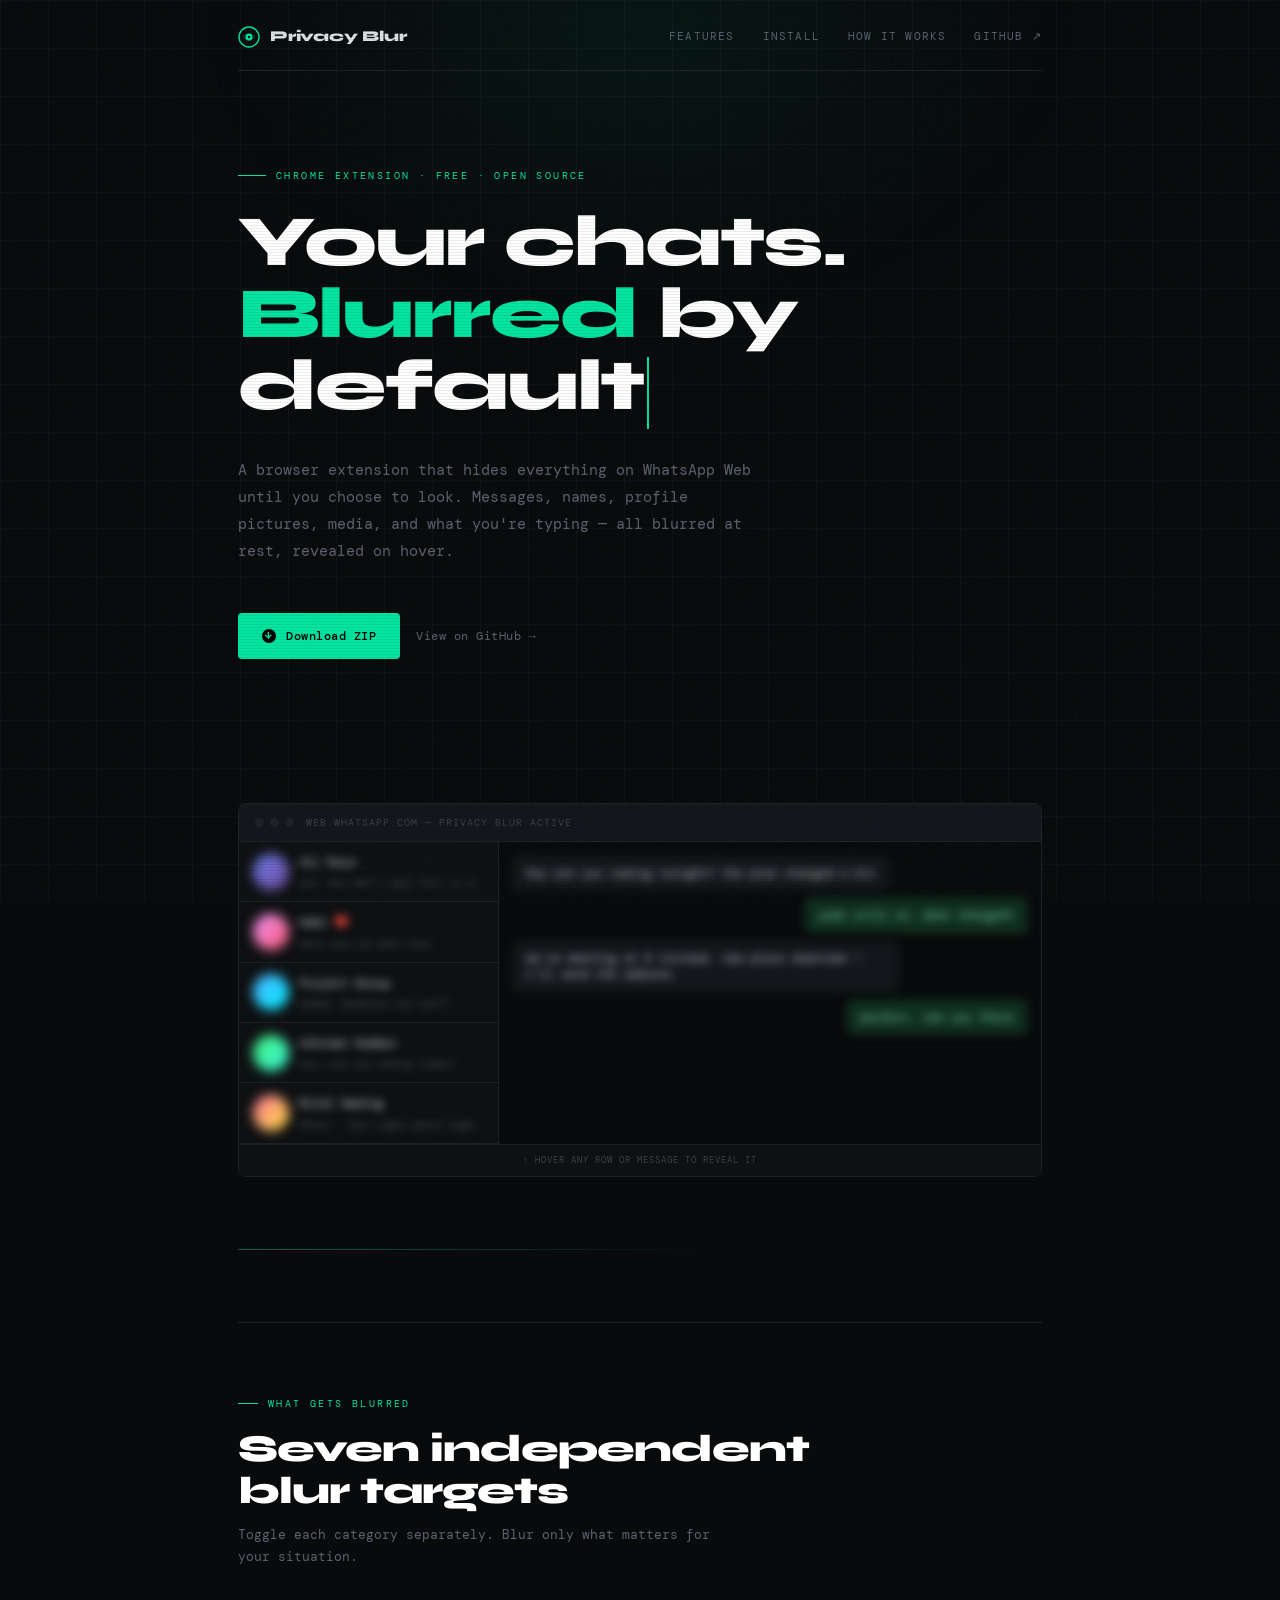
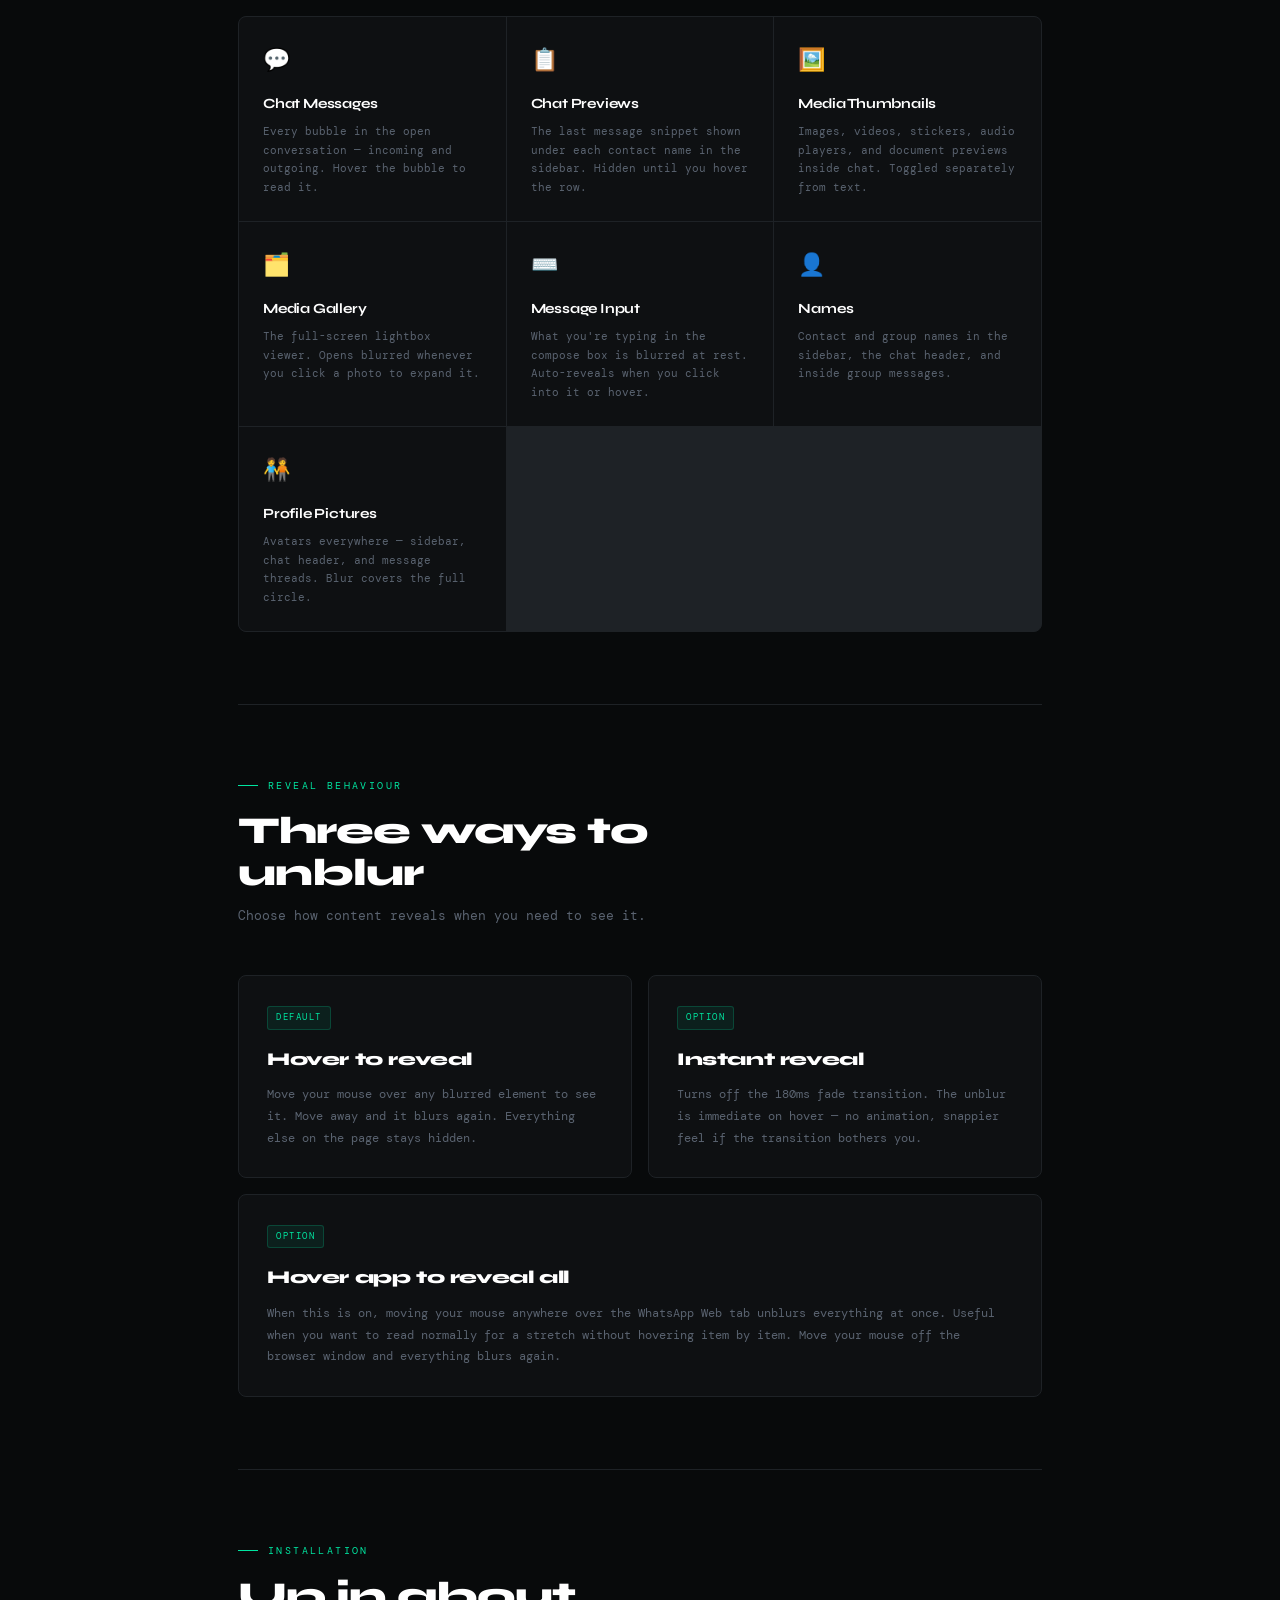
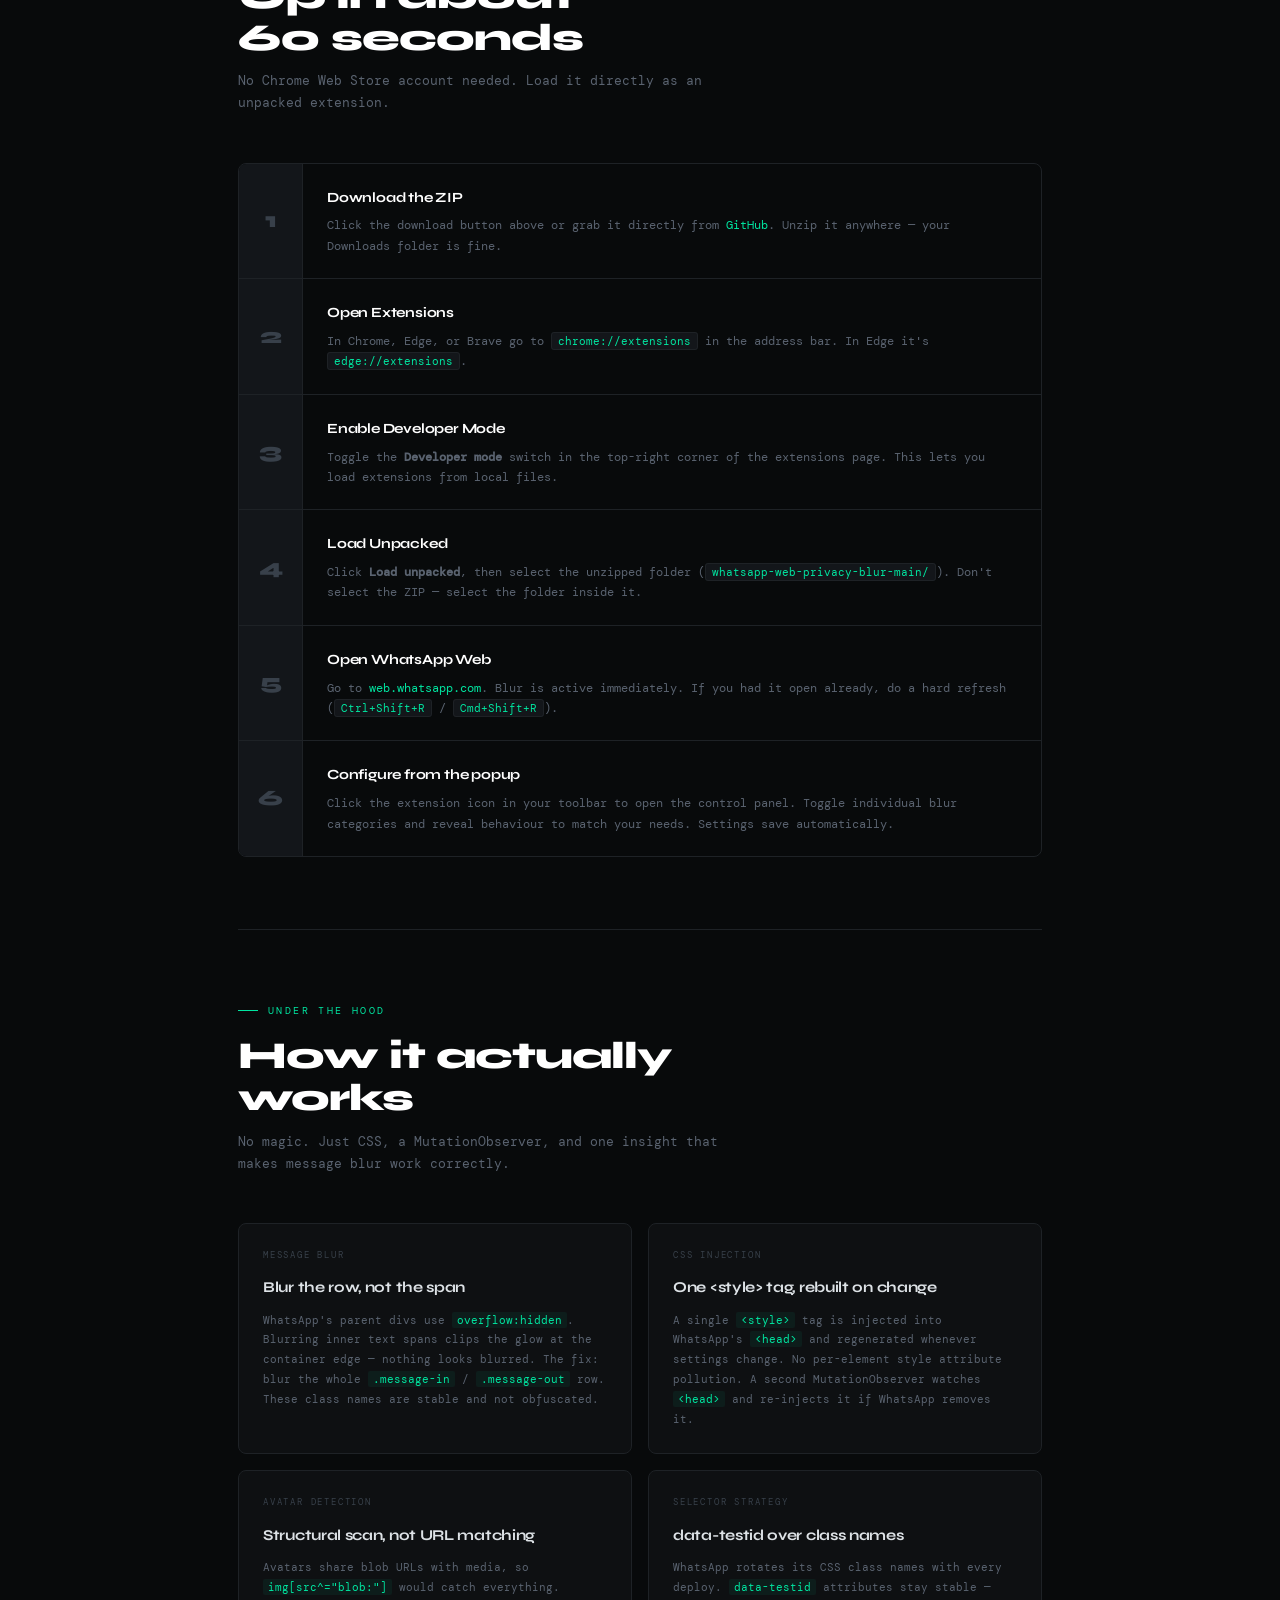
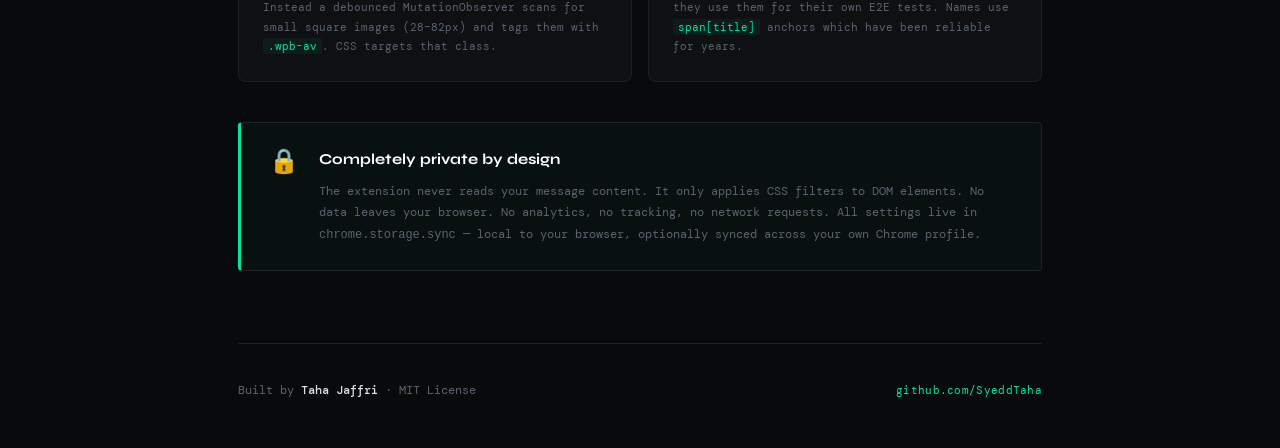
==== commit 6b809d8c: "Refactor index.html with new meta tags and structure Updated HTML structure and added new meta tags " ====
--- a/index.html
+++ b/index.html
@@ -1,18 +1,345 @@
 <!DOCTYPE html>
-<html>
+<html lang="en">
 <head>
-    <link rel="icon" type="image/png" href="icons/icon48.png">
-    <title>WhatsApp Web Privacy Blur</title>
+<meta charset="UTF-8" />
+<meta name="viewport" content="width=device-width, initial-scale=1.0" />
+<title>WhatsApp Privacy Blur — by Taha Jaffri</title>
+<link rel="preconnect" href="https://fonts.googleapis.com" />
+<link href="https://fonts.googleapis.com/css2?family=DM+Mono:ital,wght@0,300;0,400;0,500;1,300&family=Syne:wght@700;800;900&display=swap" rel="stylesheet" />
+<link rel="stylesheet" href="style.css">
+<link rel="icon" type="image/svg+xml" href="icons/icon48.png">
 </head>
 <body>
-    <a href="/download" class="download-button">
-        <svg width="14" height="14" viewBox="0 0 16 16" fill="currentColor" aria-hidden="true" focusable="false"><path d="M8 0a8 8 0 1 1 0 16A8 8 0 0 1 8 0zm.75 4.5a.75.75 0 0 0-1.5 0v5.19L5.53 8.22a.75.75 0 1 0-1.06 1.06l3 3a.75.75 0 0 0 1.06 0l3-3a.75.75 0 0 0-1.06-1.06L8.75 9.69V4.5z"/></svg>
+
+<div class="grid-bg"></div>
+<div class="ambient"></div>
+
+<div class="page">
+
+  <!-- Nav -->
+  <nav>
+    <div class="nav-logo">
+      <svg class="eye-icon" viewBox="0 0 22 22" fill="none">
+        <circle cx="11" cy="11" r="10" stroke="#00e5a0" stroke-width="1.4"/>
+        <path d="M4 11 Q11 3 18 11 Q11 19 4 11Z" fill="#00e5a0" opacity="0.15"/>
+        <circle cx="11" cy="11" r="3.5" fill="#00e5a0"/>
+        <circle cx="11" cy="11" r="1.2" fill="#080a0b"/>
+      </svg>
+      Privacy Blur
+    </div>
+    <div class="nav-links">
+      <a href="#features">Features</a>
+      <a href="#install">Install</a>
+      <a href="#how-it-works">How it works</a>
+      <a href="https://github.com/SyeddTaha/whatsapp-web-privacy-blur" target="_blank">GitHub ↗</a>
+    </div>
+  </nav>
+
+  <!-- Hero -->
+  <section class="hero fade-up">
+    <div class="hero-kicker">Chrome Extension · Free · Open Source</div>
+    <h1>
+      Your chats.<br>
+      <span class="acc">Blurred</span> by default<span class="cursor"></span>
+    </h1>
+    <p class="hero-sub">
+      A browser extension that hides everything on WhatsApp Web until you choose to look.
+      Messages, names, profile pictures, media, and what you're typing — all blurred at rest, revealed on hover.
+    </p>
+    <div class="cta-row">
+      <a class="btn-primary" href="https://github.com/SyeddTaha/whatsapp-web-privacy-blur/archive/refs/heads/main.zip">
+        <svg width="14" height="14" viewBox="0 0 16 16" fill="currentColor"><path d="M8 0a8 8 0 1 1 0 16A8 8 0 0 1 8 0zm-.75 11.25l4-4-1.06-1.06-2.19 2.19V3.5h-1.5v4.88L4.31 6.19 3.25 7.25l4 4 .5.5.5-.5z"/></svg>
         Download ZIP
-    </a>
-    <footer>
-        <div class="footer-right">
-            <!-- Footer content here -->
-        </div>
-    </footer>
+      </a>
+      <a class="btn-secondary" href="https://github.com/SyeddTaha/whatsapp-web-privacy-blur" target="_blank">
+        View on GitHub →
+      </a>
+    </div>
+  </section>
+
+  <!-- Live Demo -->
+  <div class="demo-strip fade-up">
+    <div class="demo-header">
+      <div class="demo-dot"></div>
+      <div class="demo-dot"></div>
+      <div class="demo-dot"></div>
+      <span class="demo-title">web.whatsapp.com — Privacy Blur active</span>
+    </div>
+    <div class="demo-body">
+      <!-- Sidebar -->
+      <div class="demo-sidebar">
+        <div class="demo-chat-row">
+          <div class="demo-avatar demo-av-1"></div>
+          <div class="demo-chat-info">
+            <div class="demo-chat-name">Ali Raza</div>
+            <div class="demo-chat-preview">you: bro don’t open this in public 💀</div>
+          </div>
+        </div>
+      
+        <div class="demo-chat-row">
+          <div class="demo-avatar demo-av-2"></div>
+          <div class="demo-chat-info">
+            <div class="demo-chat-name">Ammi ❤️</div>
+            <div class="demo-chat-preview">beta call me when free</div>
+          </div>
+        </div>
+      
+        <div class="demo-chat-row">
+          <div class="demo-avatar demo-av-3"></div>
+          <div class="demo-chat-info">
+            <div class="demo-chat-name">Project Group</div>
+            <div class="demo-chat-preview">Ahmed: deadline kal hai??</div>
+          </div>
+        </div>
+      
+        <div class="demo-chat-row">
+          <div class="demo-avatar demo-av-4"></div>
+          <div class="demo-chat-info">
+            <div class="demo-chat-name">Unknown Number</div>
+            <div class="demo-chat-preview">hey… are you coming today?</div>
+          </div>
+        </div>
+      
+        <div class="demo-chat-row">
+          <div class="demo-avatar demo-av-5"></div>
+          <div class="demo-chat-info">
+            <div class="demo-chat-name">Bilal Gaming</div>
+            <div class="demo-chat-preview">Photo · last night match highlights</div>
+          </div>
+        </div>
+      </div>
+      <!-- Messages -->
+      <div class="demo-messages">
+        <div class="demo-msg demo-msg-in">hey are you coming tonight? the plan changed a bit</div>
+        <div class="demo-msg demo-msg-out">yeah still on, what changed?</div>
+        <div class="demo-msg demo-msg-in">we're meeting at 8 instead, new place downtown — i'll send the address</div>
+        <div class="demo-msg demo-msg-out">perfect, see you there</div>
+      </div>
+    </div>
+    <div class="demo-hint">↑ hover any row or message to reveal it</div>
+  </div>
+
+  <div class="accent-line"></div>
+
+  <!-- Features -->
+  <section class="section fade-up" id="features">
+    <div class="section-kicker">What gets blurred</div>
+    <h2>Seven independent<br>blur targets</h2>
+    <p class="section-desc">Toggle each category separately. Blur only what matters for your situation.</p>
+
+    <div class="features-grid">
+      <div class="feature-card">
+        <span class="feature-icon">💬</span>
+        <div class="feature-title">Chat Messages</div>
+        <div class="feature-desc">Every bubble in the open conversation — incoming and outgoing. Hover the bubble to read it.</div>
+      </div>
+      <div class="feature-card">
+        <span class="feature-icon">📋</span>
+        <div class="feature-title">Chat Previews</div>
+        <div class="feature-desc">The last message snippet shown under each contact name in the sidebar. Hidden until you hover the row.</div>
+      </div>
+      <div class="feature-card">
+        <span class="feature-icon">🖼️</span>
+        <div class="feature-title">Media Thumbnails</div>
+        <div class="feature-desc">Images, videos, stickers, audio players, and document previews inside chat. Toggled separately from text.</div>
+      </div>
+      <div class="feature-card">
+        <span class="feature-icon">🗂️</span>
+        <div class="feature-title">Media Gallery</div>
+        <div class="feature-desc">The full-screen lightbox viewer. Opens blurred whenever you click a photo to expand it.</div>
+      </div>
+      <div class="feature-card">
+        <span class="feature-icon">⌨️</span>
+        <div class="feature-title">Message Input</div>
+        <div class="feature-desc">What you're typing in the compose box is blurred at rest. Auto-reveals when you click into it or hover.</div>
+      </div>
+      <div class="feature-card">
+        <span class="feature-icon">👤</span>
+        <div class="feature-title">Names</div>
+        <div class="feature-desc">Contact and group names in the sidebar, the chat header, and inside group messages.</div>
+      </div>
+      <div class="feature-card">
+        <span class="feature-icon">🧑‍🤝‍🧑</span>
+        <div class="feature-title">Profile Pictures</div>
+        <div class="feature-desc">Avatars everywhere — sidebar, chat header, and message threads. Blur covers the full circle.</div>
+      </div>
+    </div>
+  </section>
+
+  <!-- Reveal modes -->
+  <section class="section fade-up" id="reveal-modes">
+    <div class="section-kicker">Reveal behaviour</div>
+    <h2>Three ways to<br>unblur</h2>
+    <p class="section-desc">Choose how content reveals when you need to see it.</p>
+
+    <div class="modes-grid">
+      <div class="mode-card">
+        <div class="mode-badge">Default</div>
+        <div class="mode-title">Hover to reveal</div>
+        <div class="mode-desc">Move your mouse over any blurred element to see it. Move away and it blurs again. Everything else on the page stays hidden.</div>
+      </div>
+      <div class="mode-card">
+        <div class="mode-badge">Option</div>
+        <div class="mode-title">Instant reveal</div>
+        <div class="mode-desc">Turns off the 180ms fade transition. The unblur is immediate on hover — no animation, snappier feel if the transition bothers you.</div>
+      </div>
+      <div class="mode-card" style="grid-column: 1 / -1;">
+        <div class="mode-badge">Option</div>
+        <div class="mode-title">Hover app to reveal all</div>
+        <div class="mode-desc">When this is on, moving your mouse anywhere over the WhatsApp Web tab unblurs everything at once. Useful when you want to read normally for a stretch without hovering item by item. Move your mouse off the browser window and everything blurs again.</div>
+      </div>
+    </div>
+  </section>
+
+  <!-- Install guide -->
+  <section class="section fade-up" id="install">
+    <div class="section-kicker">Installation</div>
+    <h2>Up in about<br>60 seconds</h2>
+    <p class="section-desc">No Chrome Web Store account needed. Load it directly as an unpacked extension.</p>
+
+    <div class="install-steps">
+      <div class="step">
+        <div class="step-num">1</div>
+        <div class="step-body">
+          <div class="step-title">Download the ZIP</div>
+          <div class="step-detail">
+            Click the download button above or grab it directly from
+            <a href="https://github.com/SyeddTaha/whatsapp-web-privacy-blur/archive/refs/heads/main.zip">GitHub</a>.
+            Unzip it anywhere — your Downloads folder is fine.
+          </div>
+        </div>
+      </div>
+      <div class="step">
+        <div class="step-num">2</div>
+        <div class="step-body">
+          <div class="step-title">Open Extensions</div>
+          <div class="step-detail">
+            In Chrome, Edge, or Brave go to <code>chrome://extensions</code> in the address bar.
+            In Edge it's <code>edge://extensions</code>.
+          </div>
+        </div>
+      </div>
+      <div class="step">
+        <div class="step-num">3</div>
+        <div class="step-body">
+          <div class="step-title">Enable Developer Mode</div>
+          <div class="step-detail">
+            Toggle the <strong>Developer mode</strong> switch in the top-right corner of the extensions page. This lets you load extensions from local files.
+          </div>
+        </div>
+      </div>
+      <div class="step">
+        <div class="step-num">4</div>
+        <div class="step-body">
+          <div class="step-title">Load Unpacked</div>
+          <div class="step-detail">
+            Click <strong>Load unpacked</strong>, then select the unzipped folder
+            (<code>whatsapp-web-privacy-blur-main/</code>). Don't select the ZIP — select the folder inside it.
+          </div>
+        </div>
+      </div>
+      <div class="step">
+        <div class="step-num">5</div>
+        <div class="step-body">
+          <div class="step-title">Open WhatsApp Web</div>
+          <div class="step-detail">
+            Go to <a href="https://web.whatsapp.com" target="_blank">web.whatsapp.com</a>. Blur is active immediately.
+            If you had it open already, do a hard refresh (<code>Ctrl+Shift+R</code> / <code>Cmd+Shift+R</code>).
+          </div>
+        </div>
+      </div>
+      <div class="step">
+        <div class="step-num">6</div>
+        <div class="step-body">
+          <div class="step-title">Configure from the popup</div>
+          <div class="step-detail">
+            Click the extension icon in your toolbar to open the control panel.
+            Toggle individual blur categories and reveal behaviour to match your needs.
+            Settings save automatically.
+          </div>
+        </div>
+      </div>
+    </div>
+  </section>
+
+  <!-- How it works -->
+  <section class="section fade-up" id="how-it-works">
+    <div class="section-kicker">Under the hood</div>
+    <h2>How it actually<br>works</h2>
+    <p class="section-desc">No magic. Just CSS, a MutationObserver, and one insight that makes message blur work correctly.</p>
+
+    <div class="tech-grid">
+      <div class="tech-card">
+        <div class="tech-label">Message blur</div>
+        <div class="tech-heading">Blur the row, not the span</div>
+        <div class="tech-body">
+          WhatsApp's parent divs use <code>overflow:hidden</code>. Blurring inner text spans clips the glow at the container edge — nothing looks blurred. The fix: blur the whole <code>.message-in</code> / <code>.message-out</code> row. These class names are stable and not obfuscated.
+        </div>
+      </div>
+      <div class="tech-card">
+        <div class="tech-label">CSS injection</div>
+        <div class="tech-heading">One &lt;style&gt; tag, rebuilt on change</div>
+        <div class="tech-body">
+          A single <code>&lt;style&gt;</code> tag is injected into WhatsApp's <code>&lt;head&gt;</code> and regenerated whenever settings change. No per-element style attribute pollution. A second MutationObserver watches <code>&lt;head&gt;</code> and re-injects it if WhatsApp removes it.
+        </div>
+      </div>
+      <div class="tech-card">
+        <div class="tech-label">Avatar detection</div>
+        <div class="tech-heading">Structural scan, not URL matching</div>
+        <div class="tech-body">
+          Avatars share blob URLs with media, so <code>img[src^="blob:"]</code> would catch everything. Instead a debounced MutationObserver scans for small square images (28–82px) and tags them with <code>.wpb-av</code>. CSS targets that class.
+        </div>
+      </div>
+      <div class="tech-card">
+        <div class="tech-label">Selector strategy</div>
+        <div class="tech-heading">data-testid over class names</div>
+        <div class="tech-body">
+          WhatsApp rotates its CSS class names with every deploy. <code>data-testid</code> attributes stay stable — they use them for their own E2E tests. Names use <code>span[title]</code> anchors which have been reliable for years.
+        </div>
+      </div>
+    </div>
+
+    <div class="privacy-box">
+      <div class="privacy-icon">🔒</div>
+      <div class="privacy-body">
+        <h3>Completely private by design</h3>
+        <p>
+          The extension never reads your message content. It only applies CSS filters to DOM elements.
+          No data leaves your browser. No analytics, no tracking, no network requests.
+          All settings live in <code>chrome.storage.sync</code> — local to your browser, optionally synced across your own Chrome profile.
+        </p>
+      </div>
+    </div>
+  </section>
+
+  <!-- Footer -->
+  <footer>
+    <div class="footer-left">
+      Built by <strong>Taha Jaffri</strong> · MIT License
+    </div>
+    <div class="footer-right">
+      <a href="https://github.com/SyeddTaha/whatsapp-web-privacy-blur" target="_blank">github.com/SyeddTaha</a>
+  </footer>
+
+</div><!-- .page -->
+
+<script>
+// Scroll-triggered fade-up animations
+const observer = new IntersectionObserver((entries) => {
+  entries.forEach(e => {
+    if (e.isIntersecting) {
+      e.target.classList.add('visible');
+      observer.unobserve(e.target);
+    }
+  });
+}, { threshold: 0.1, rootMargin: '0px 0px -40px 0px' });
+
+document.querySelectorAll('.fade-up').forEach(el => observer.observe(el));
+
+// Stagger feature cards
+document.querySelectorAll('.feature-card').forEach((card, i) => {
+  card.style.transitionDelay = `${i * 40}ms`;
+});
+</script>
 </body>
-</html>+</html>
--- a/style.css
+++ b/style.css
@@ -0,0 +1,786 @@
+/* ── Reset ─────────────────────────────────────────────────── */
+*, *::before, *::after { box-sizing: border-box; margin: 0; padding: 0; }
+html { scroll-behavior: smooth; }
+
+/* ── Design tokens ─────────────────────────────────────────── */
+:root {
+  --bg:       #080a0b;
+  --bg2:      #0e1012;
+  --bg3:      #13161a;
+  --border:   #1e2226;
+  --accent:   #00e5a0;
+  --accent2:  #00c47f;
+  --glow:     rgba(0, 229, 160, 0.18);
+  --glow-lg:  rgba(0, 229, 160, 0.08);
+  --text:     #dde2e6;
+  --muted:    #5a6370;
+  --sub:      #38404a;
+  --font-h:   'Syne', sans-serif;
+  --font-m:   'DM Mono', monospace;
+}
+
+/* ── Base ──────────────────────────────────────────────────── */
+body {
+  background: var(--bg);
+  color: var(--text);
+  font-family: var(--font-m);
+  font-size: 14px;
+  line-height: 1.7;
+  overflow-x: hidden;
+  cursor: default;
+}
+
+a { color: var(--accent); text-decoration: none; }
+a:hover { text-decoration: underline; }
+
+/* ── Noise texture overlay ─────────────────────────────────── */
+body::before {
+  content: '';
+  position: fixed;
+  inset: 0;
+  background-image: url("data:image/svg+xml,%3Csvg viewBox='0 0 256 256' xmlns='http://www.w3.org/2000/svg'%3E%3Cfilter id='noise'%3E%3CfeTurbulence type='fractalNoise' baseFrequency='0.9' numOctaves='4' stitchTiles='stitch'/%3E%3C/filter%3E%3Crect width='100%25' height='100%25' filter='url(%23noise)' opacity='0.035'/%3E%3C/svg%3E");
+  pointer-events: none;
+  z-index: 1000;
+  opacity: 0.6;
+}
+
+/* ── Scanlines ─────────────────────────────────────────────── */
+body::after {
+  content: '';
+  position: fixed;
+  inset: 0;
+  background: repeating-linear-gradient(
+    0deg,
+    transparent,
+    transparent 2px,
+    rgba(0,0,0,0.07) 2px,
+    rgba(0,0,0,0.07) 3px
+  );
+  pointer-events: none;
+  z-index: 999;
+}
+
+/* ── Grid background ───────────────────────────────────────── */
+.grid-bg {
+  position: fixed;
+  inset: 0;
+  background-image:
+    linear-gradient(var(--border) 1px, transparent 1px),
+    linear-gradient(90deg, var(--border) 1px, transparent 1px);
+  background-size: 48px 48px;
+  opacity: 0.35;
+  pointer-events: none;
+  z-index: 0;
+}
+
+/* ── Ambient glow ──────────────────────────────────────────── */
+.ambient {
+  position: fixed;
+  top: -30vh;
+  left: 50%;
+  transform: translateX(-50%);
+  width: 900px;
+  height: 600px;
+  background: radial-gradient(ellipse, rgba(0,229,160,0.06) 0%, transparent 70%);
+  pointer-events: none;
+  z-index: 0;
+}
+
+/* ── Layout wrapper ────────────────────────────────────────── */
+.page {
+  position: relative;
+  z-index: 1;
+  max-width: 860px;
+  margin: 0 auto;
+  padding: 0 28px;
+}
+
+/* ── Nav ───────────────────────────────────────────────────── */
+nav {
+  display: flex;
+  align-items: center;
+  justify-content: space-between;
+  padding: 24px 0 20px;
+  border-bottom: 1px solid var(--border);
+}
+
+.nav-logo {
+  display: flex;
+  align-items: center;
+  gap: 10px;
+  font-family: var(--font-h);
+  font-size: 15px;
+  font-weight: 800;
+  letter-spacing: -0.2px;
+  color: var(--text);
+}
+
+.eye-icon {
+  width: 22px;
+  height: 22px;
+  flex-shrink: 0;
+}
+
+.nav-links {
+  display: flex;
+  gap: 28px;
+  font-size: 11px;
+  letter-spacing: 1.2px;
+  text-transform: uppercase;
+  color: var(--muted);
+}
+
+.nav-links a {
+  color: var(--muted);
+  transition: color 0.15s;
+}
+.nav-links a:hover {
+  color: var(--accent);
+  text-decoration: none;
+}
+
+/* ── Hero ──────────────────────────────────────────────────── */
+.hero {
+  padding: 96px 0 72px;
+  position: relative;
+}
+
+.hero-kicker {
+  font-size: 10px;
+  letter-spacing: 2.4px;
+  text-transform: uppercase;
+  color: var(--accent);
+  margin-bottom: 22px;
+  display: flex;
+  align-items: center;
+  gap: 10px;
+}
+
+.hero-kicker::before {
+  content: '';
+  display: block;
+  width: 28px;
+  height: 1px;
+  background: var(--accent);
+}
+
+.hero h1 {
+  font-family: var(--font-h);
+  font-size: clamp(40px, 7vw, 72px);
+  font-weight: 900;
+  line-height: 1.0;
+  letter-spacing: -2px;
+  color: #fff;
+  margin-bottom: 28px;
+}
+
+.hero h1 .dim { color: var(--muted); }
+.hero h1 .acc { color: var(--accent); }
+
+.hero-sub {
+  font-size: 15px;
+  color: var(--muted);
+  max-width: 520px;
+  line-height: 1.8;
+  margin-bottom: 48px;
+}
+
+/* ── CTA buttons ───────────────────────────────────────────── */
+.cta-row {
+  display: flex;
+  align-items: center;
+  gap: 16px;
+  flex-wrap: wrap;
+}
+
+.btn-primary {
+  display: inline-flex;
+  align-items: center;
+  gap: 10px;
+  background: var(--accent);
+  color: #000;
+  font-family: var(--font-m);
+  font-size: 12px;
+  font-weight: 500;
+  letter-spacing: 0.5px;
+  padding: 13px 24px;
+  border-radius: 4px;
+  border: none;
+  cursor: pointer;
+  transition: background 0.15s, box-shadow 0.15s, transform 0.1s;
+  text-decoration: none;
+  box-shadow: 0 0 0 0 var(--glow);
+}
+
+.btn-primary:hover {
+  background: var(--accent2);
+  box-shadow: 0 0 32px var(--glow);
+  transform: translateY(-1px);
+  text-decoration: none;
+  color: #000;
+}
+
+.btn-primary:active { transform: translateY(0); }
+
+.btn-secondary {
+  display: inline-flex;
+  align-items: center;
+  gap: 8px;
+  color: var(--muted);
+  font-size: 12px;
+  letter-spacing: 0.5px;
+  padding: 13px 0;
+  border: none;
+  background: none;
+  cursor: pointer;
+  transition: color 0.15s;
+  text-decoration: none;
+}
+
+.btn-secondary:hover { color: var(--text); text-decoration: none; }
+
+/* ── Blur demo strip ───────────────────────────────────────── */
+.demo-strip {
+  margin: 72px 0;
+  border: 1px solid var(--border);
+  border-radius: 8px;
+  background: var(--bg2);
+  overflow: hidden;
+}
+
+.demo-header {
+  padding: 10px 16px;
+  background: var(--bg3);
+  border-bottom: 1px solid var(--border);
+  display: flex;
+  align-items: center;
+  gap: 6px;
+}
+
+.demo-dot {
+  width: 9px; height: 9px;
+  border-radius: 50%;
+  background: var(--border);
+}
+
+.demo-title {
+  margin-left: 6px;
+  font-size: 10px;
+  letter-spacing: 1px;
+  text-transform: uppercase;
+  color: var(--sub);
+}
+
+.demo-body {
+  display: grid;
+  grid-template-columns: 260px 1fr;
+}
+
+.demo-sidebar {
+  border-right: 1px solid var(--border);
+  padding: 0;
+}
+
+.demo-chat-row {
+  display: flex;
+  align-items: center;
+  gap: 10px;
+  padding: 10px 14px;
+  border-bottom: 1px solid var(--border);
+  transition: background 0.15s;
+}
+
+.demo-chat-row:hover { background: var(--bg3); }
+.demo-chat-row:hover .blurred { filter: blur(0) !important; }
+
+.demo-avatar {
+  width: 36px; height: 36px;
+  border-radius: 50%;
+  flex-shrink: 0;
+  filter: blur(6px);
+  transition: filter 0.18s ease;
+}
+
+.demo-av-1 { background: linear-gradient(135deg, #667eea, #764ba2); }
+.demo-av-2 { background: linear-gradient(135deg, #f093fb, #f5576c); }
+.demo-av-3 { background: linear-gradient(135deg, #4facfe, #00f2fe); }
+.demo-av-4 { background: linear-gradient(135deg, #43e97b, #38f9d7); }
+.demo-av-5 { background: linear-gradient(135deg, #fa709a, #fee140); }
+
+.demo-chat-info { flex: 1; min-width: 0; }
+
+.demo-chat-name {
+  font-size: 12px;
+  color: var(--text);
+  margin-bottom: 2px;
+  filter: blur(5px);
+  transition: filter 0.18s ease;
+}
+
+.demo-chat-preview {
+  font-size: 10px;
+  color: var(--muted);
+  white-space: nowrap;
+  overflow: hidden;
+  text-overflow: ellipsis;
+  filter: blur(4px);
+  transition: filter 0.18s ease;
+}
+
+.demo-chat-row:hover .demo-avatar,
+.demo-chat-row:hover .demo-chat-name,
+.demo-chat-row:hover .demo-chat-preview {
+  filter: blur(0);
+}
+
+.demo-messages {
+  padding: 14px;
+  display: flex;
+  flex-direction: column;
+  gap: 8px;
+  background: var(--bg);
+  min-height: 220px;
+}
+
+.demo-msg {
+  max-width: 75%;
+  padding: 8px 12px;
+  border-radius: 6px;
+  font-size: 11px;
+  line-height: 1.5;
+  filter: blur(5px);
+  transition: filter 0.18s ease;
+  cursor: pointer;
+}
+
+.demo-msg:hover { filter: blur(0); }
+
+.demo-msg-in {
+  background: var(--bg3);
+  border: 1px solid var(--border);
+  color: var(--text);
+  align-self: flex-start;
+  border-bottom-left-radius: 2px;
+}
+
+.demo-msg-out {
+  background: #0e2e1e;
+  border: 1px solid #1a4030;
+  color: #8ff5c5;
+  align-self: flex-end;
+  border-bottom-right-radius: 2px;
+}
+
+.demo-hint {
+  text-align: center;
+  padding: 8px;
+  font-size: 9px;
+  letter-spacing: 1px;
+  text-transform: uppercase;
+  color: var(--sub);
+  background: var(--bg2);
+  border-top: 1px solid var(--border);
+}
+
+/* ── Features grid ─────────────────────────────────────────── */
+.section {
+  padding: 72px 0;
+  border-top: 1px solid var(--border);
+}
+
+.section-kicker {
+  font-size: 10px;
+  letter-spacing: 2.4px;
+  text-transform: uppercase;
+  color: var(--accent);
+  margin-bottom: 16px;
+  display: flex;
+  align-items: center;
+  gap: 10px;
+}
+
+.section-kicker::before {
+  content: '';
+  display: block;
+  width: 20px;
+  height: 1px;
+  background: var(--accent);
+}
+
+.section h2 {
+  font-family: var(--font-h);
+  font-size: clamp(26px, 4vw, 38px);
+  font-weight: 800;
+  letter-spacing: -1px;
+  color: #fff;
+  margin-bottom: 12px;
+  line-height: 1.1;
+}
+
+.section-desc {
+  color: var(--muted);
+  max-width: 480px;
+  margin-bottom: 48px;
+  font-size: 13px;
+}
+
+.features-grid {
+  display: grid;
+  grid-template-columns: repeat(auto-fill, minmax(240px, 1fr));
+  gap: 1px;
+  background: var(--border);
+  border: 1px solid var(--border);
+  border-radius: 8px;
+  overflow: hidden;
+}
+
+.feature-card {
+  background: var(--bg2);
+  padding: 24px;
+  transition: background 0.15s;
+  position: relative;
+}
+
+.feature-card::after {
+  content: '';
+  position: absolute;
+  inset: 0;
+  border: 1px solid transparent;
+  border-radius: 0;
+  transition: border-color 0.15s;
+  pointer-events: none;
+}
+
+.feature-card:hover { background: var(--bg3); }
+.feature-card:hover::after { border-color: var(--accent); opacity: 0.3; }
+
+.feature-icon {
+  font-size: 22px;
+  margin-bottom: 14px;
+  display: block;
+}
+
+.feature-title {
+  font-family: var(--font-h);
+  font-size: 14px;
+  font-weight: 700;
+  color: #fff;
+  margin-bottom: 6px;
+  letter-spacing: -0.2px;
+}
+
+.feature-desc {
+  font-size: 11px;
+  color: var(--muted);
+  line-height: 1.7;
+}
+
+/* ── Reveal modes ──────────────────────────────────────────── */
+.modes-grid {
+  display: grid;
+  grid-template-columns: 1fr 1fr;
+  gap: 16px;
+  margin-top: 0;
+}
+
+.mode-card {
+  border: 1px solid var(--border);
+  border-radius: 8px;
+  padding: 28px;
+  background: var(--bg2);
+  position: relative;
+  overflow: hidden;
+  transition: border-color 0.2s, background 0.2s;
+}
+
+.mode-card:hover {
+  border-color: rgba(0,229,160,0.3);
+  background: var(--bg3);
+}
+
+.mode-card::before {
+  content: '';
+  position: absolute;
+  top: 0; left: 0; right: 0;
+  height: 1px;
+  background: linear-gradient(90deg, transparent, var(--accent), transparent);
+  opacity: 0;
+  transition: opacity 0.2s;
+}
+
+.mode-card:hover::before { opacity: 0.6; }
+
+.mode-badge {
+  display: inline-block;
+  font-size: 9px;
+  letter-spacing: 1.5px;
+  text-transform: uppercase;
+  color: var(--accent);
+  background: rgba(0,229,160,0.08);
+  border: 1px solid rgba(0,229,160,0.2);
+  padding: 3px 8px;
+  border-radius: 3px;
+  margin-bottom: 14px;
+}
+
+.mode-title {
+  font-family: var(--font-h);
+  font-size: 18px;
+  font-weight: 800;
+  color: #fff;
+  margin-bottom: 10px;
+  letter-spacing: -0.4px;
+}
+
+.mode-desc {
+  font-size: 12px;
+  color: var(--muted);
+  line-height: 1.8;
+}
+
+/* ── Install guide ─────────────────────────────────────────── */
+.install-steps {
+  display: flex;
+  flex-direction: column;
+  gap: 0;
+  border: 1px solid var(--border);
+  border-radius: 8px;
+  overflow: hidden;
+}
+
+.step {
+  display: grid;
+  grid-template-columns: 64px 1fr;
+  border-bottom: 1px solid var(--border);
+  transition: background 0.15s;
+}
+
+.step:last-child { border-bottom: none; }
+.step:hover { background: var(--bg3); }
+
+.step-num {
+  display: flex;
+  align-items: center;
+  justify-content: center;
+  background: var(--bg3);
+  border-right: 1px solid var(--border);
+  font-family: var(--font-h);
+  font-size: 22px;
+  font-weight: 900;
+  color: var(--sub);
+  padding: 24px 0;
+  transition: color 0.15s;
+}
+
+.step:hover .step-num { color: var(--accent); }
+
+.step-body {
+  padding: 22px 24px;
+}
+
+.step-title {
+  font-family: var(--font-h);
+  font-size: 14px;
+  font-weight: 700;
+  color: #fff;
+  margin-bottom: 6px;
+  letter-spacing: -0.2px;
+}
+
+.step-detail {
+  font-size: 12px;
+  color: var(--muted);
+  line-height: 1.7;
+}
+
+.step-detail code {
+  background: var(--bg3);
+  border: 1px solid var(--border);
+  border-radius: 3px;
+  padding: 1px 6px;
+  font-family: var(--font-m);
+  font-size: 11px;
+  color: var(--accent);
+}
+
+/* ── How it works ──────────────────────────────────────────── */
+.tech-grid {
+  display: grid;
+  grid-template-columns: 1fr 1fr;
+  gap: 16px;
+}
+
+.tech-card {
+  border: 1px solid var(--border);
+  border-radius: 8px;
+  padding: 24px;
+  background: var(--bg2);
+}
+
+.tech-label {
+  font-size: 9px;
+  letter-spacing: 1.8px;
+  text-transform: uppercase;
+  color: var(--sub);
+  margin-bottom: 12px;
+}
+
+.tech-heading {
+  font-family: var(--font-h);
+  font-size: 15px;
+  font-weight: 700;
+  color: var(--text);
+  margin-bottom: 10px;
+  letter-spacing: -0.3px;
+}
+
+.tech-body {
+  font-size: 11px;
+  color: var(--muted);
+  line-height: 1.8;
+}
+
+.tech-body code {
+  color: var(--accent);
+  background: rgba(0,229,160,0.06);
+  padding: 1px 5px;
+  border-radius: 2px;
+  font-family: var(--font-m);
+}
+
+/* ── Privacy callout ───────────────────────────────────────── */
+.privacy-box {
+  border: 1px solid var(--border);
+  border-left: 3px solid var(--accent);
+  border-radius: 4px;
+  background: rgba(0,229,160,0.03);
+  padding: 24px 28px;
+  display: grid;
+  grid-template-columns: auto 1fr;
+  gap: 20px;
+  align-items: start;
+  margin-top: 40px;
+}
+
+.privacy-icon {
+  font-size: 24px;
+  line-height: 1;
+  margin-top: 2px;
+}
+
+.privacy-body h3 {
+  font-family: var(--font-h);
+  font-size: 15px;
+  font-weight: 700;
+  color: #fff;
+  margin-bottom: 8px;
+}
+
+.privacy-body p {
+  font-size: 12px;
+  color: var(--muted);
+  line-height: 1.8;
+}
+
+/* ── Footer ────────────────────────────────────────────────── */
+footer {
+  border-top: 1px solid var(--border);
+  padding: 36px 0 48px;
+  display: flex;
+  align-items: center;
+  justify-content: space-between;
+  flex-wrap: wrap;
+  gap: 16px;
+}
+
+.footer-left {
+  font-size: 12px;
+  color: var(--muted);
+}
+
+.footer-left strong {
+  color: var(--text);
+  font-weight: 500;
+}
+
+.footer-right {
+  font-size: 11px;
+  color: var(--sub);
+  letter-spacing: 0.3px;
+}
+
+.footer-right a {
+  color: var(--accent);
+}
+
+/* ── Scroll animations ─────────────────────────────────────── */
+.fade-up {
+  opacity: 0;
+  transform: translateY(24px);
+  transition: opacity 0.6s ease, transform 0.6s ease;
+}
+
+.fade-up.visible {
+  opacity: 1;
+  transform: translateY(0);
+}
+
+/* ── Accent line decoration ────────────────────────────────── */
+.accent-line {
+  width: 100%;
+  height: 1px;
+  background: linear-gradient(90deg, var(--accent), transparent 60%);
+  margin: 0 0 72px;
+  opacity: 0.4;
+}
+
+/* ── Responsive ────────────────────────────────────────────── */
+@media (max-width: 640px) {
+  .demo-body { grid-template-columns: 1fr; }
+  .demo-sidebar { border-right: none; border-bottom: 1px solid var(--border); }
+  .modes-grid { grid-template-columns: 1fr; }
+  .tech-grid { grid-template-columns: 1fr; }
+  nav .nav-links { display: none; }
+  .hero h1 { letter-spacing: -1.5px; }
+  footer { flex-direction: column; gap: 8px; }
+  .privacy-box { grid-template-columns: 1fr; }
+}
+
+/* ── Download pulse animation ─────────────────────────────── */
+@keyframes pulse-ring {
+  0%   { box-shadow: 0 0 0 0 rgba(0,229,160,0.4); }
+  70%  { box-shadow: 0 0 0 12px rgba(0,229,160,0); }
+  100% { box-shadow: 0 0 0 0 rgba(0,229,160,0); }
+}
+
+.btn-primary { animation: pulse-ring 2.5s ease-out 1s 3; }
+
+/* ── Terminal cursor blink ─────────────────────────────────── */
+@keyframes blink {
+  0%, 100% { opacity: 1; }
+  50%       { opacity: 0; }
+}
+
+.cursor {
+  display: inline-block;
+  width: 2px;
+  height: 1em;
+  background: var(--accent);
+  margin-left: 4px;
+  vertical-align: text-bottom;
+  animation: blink 1.1s step-end infinite;
+}
+
+/* ── Tooltip ───────────────────────────────────────────────── */
+.tip {
+  display: inline-block;
+  font-size: 9px;
+  letter-spacing: 1px;
+  text-transform: uppercase;
+  color: var(--sub);
+  border: 1px solid var(--border);
+  padding: 3px 8px;
+  border-radius: 3px;
+  vertical-align: middle;
+  margin-left: 8px;
+}
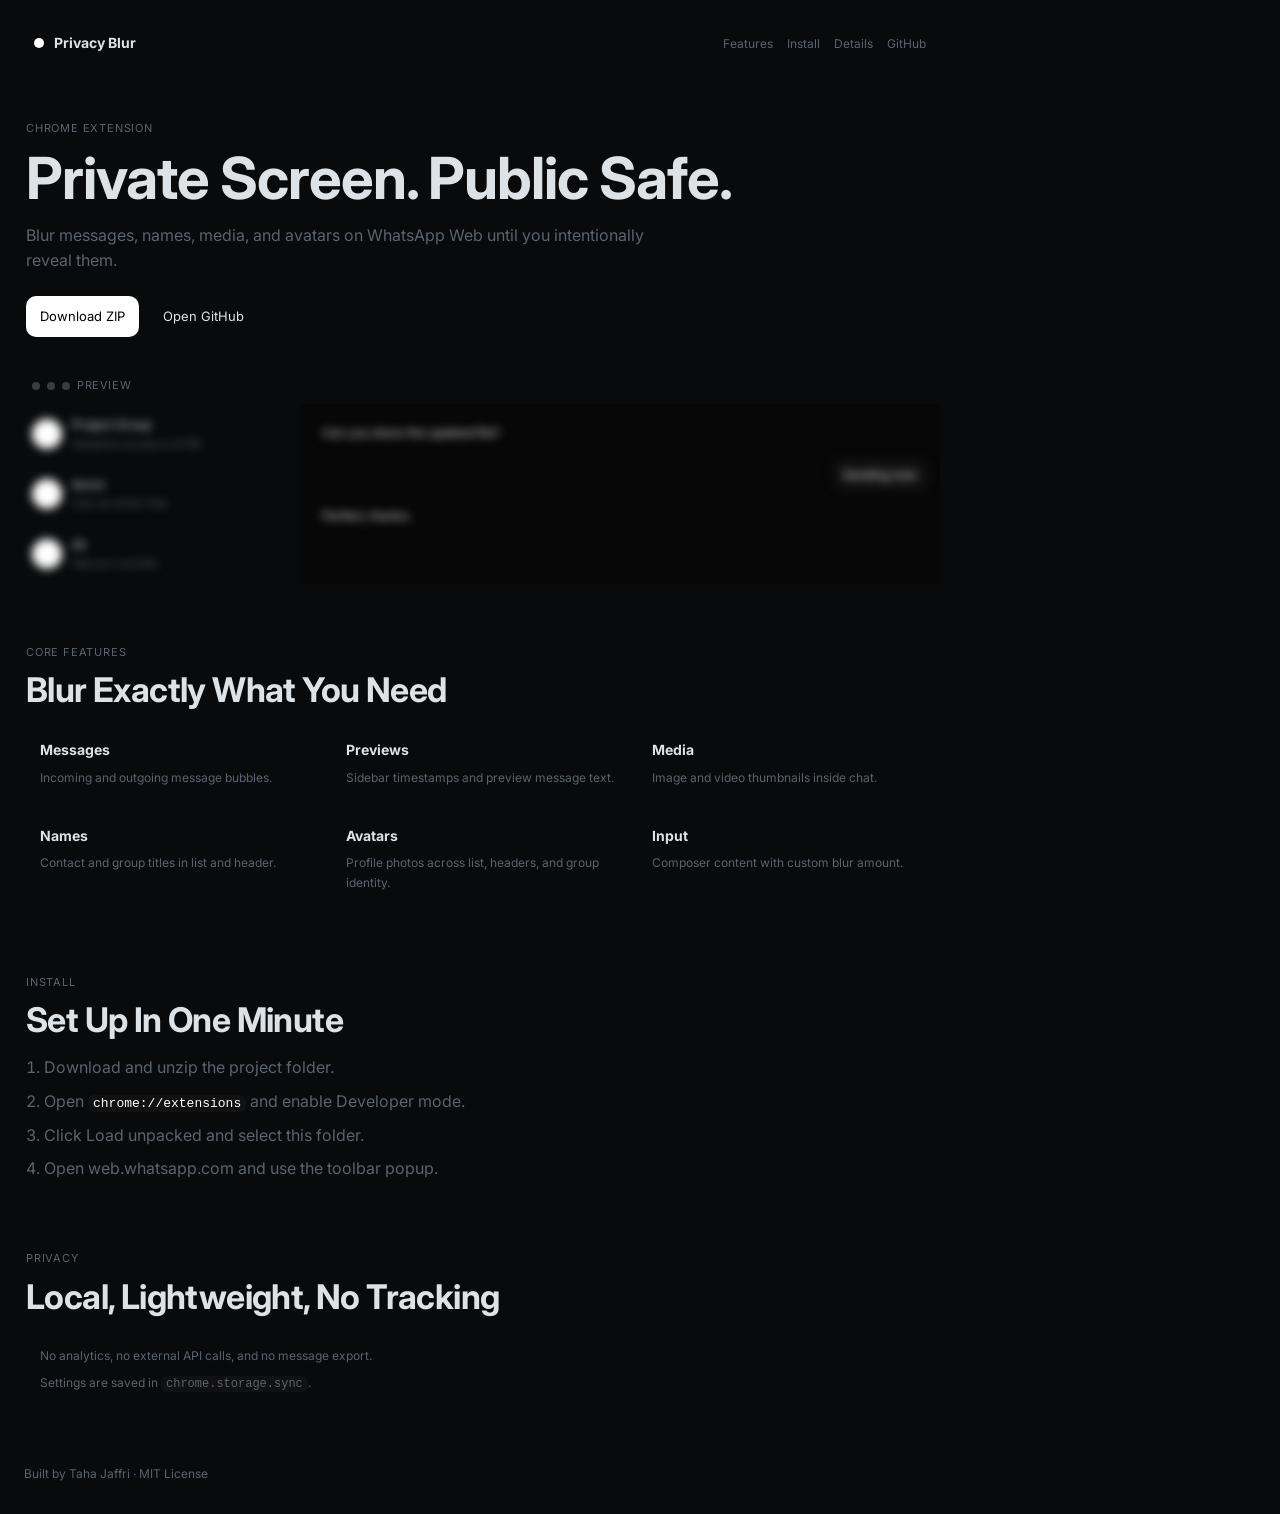
==== commit d042a574: "Refactor popup UI and functionality - Updated font to 'Inter' for better readability. - Redesigned h" ====
--- a/index.html
+++ b/index.html
@@ -3,343 +3,127 @@
 <head>
 <meta charset="UTF-8" />
 <meta name="viewport" content="width=device-width, initial-scale=1.0" />
-<title>WhatsApp Privacy Blur — by Taha Jaffri</title>
+<title>WhatsApp Privacy Blur</title>
 <link rel="preconnect" href="https://fonts.googleapis.com" />
-<link href="https://fonts.googleapis.com/css2?family=DM+Mono:ital,wght@0,300;0,400;0,500;1,300&family=Syne:wght@700;800;900&display=swap" rel="stylesheet" />
-<link rel="stylesheet" href="style.css">
-<link rel="icon" type="image/svg+xml" href="icons/icon48.png">
+<link href="https://fonts.googleapis.com/css2?family=Inter:wght@400;500;600;700;800&display=swap" rel="stylesheet" />
+<link rel="stylesheet" href="style.css" />
+<link rel="icon" type="image/png" href="icons/icon48.png" />
 </head>
 <body>
+  <div class="page">
+    <header class="topbar">
+      <a class="brand" href="#">
+        <span class="brand-mark" aria-hidden="true"></span>
+        <span>Privacy Blur</span>
+      </a>
+      <nav class="top-links">
+        <a href="#features">Features</a>
+        <a href="#install">Install</a>
+        <a href="#details">Details</a>
+        <a href="https://github.com/SyeddTaha/whatsapp-web-privacy-blur" target="_blank" rel="noreferrer">GitHub</a>
+      </nav>
+    </header>
 
-<div class="grid-bg"></div>
-<div class="ambient"></div>
+    <section class="hero reveal">
+      <p class="kicker">Chrome Extension</p>
+      <h1>Private Screen. Public Safe.</h1>
+      <p class="hero-copy">
+        Blur messages, names, media, and avatars on WhatsApp Web until you intentionally reveal them.
+      </p>
+      <div class="hero-actions">
+        <a class="btn btn-solid" href="https://github.com/SyeddTaha/whatsapp-web-privacy-blur/archive/refs/heads/main.zip">Download ZIP</a>
+        <a class="btn btn-ghost" href="https://github.com/SyeddTaha/whatsapp-web-privacy-blur" target="_blank" rel="noreferrer">Open GitHub</a>
+      </div>
+    </section>
 
-<div class="page">
-
-  <!-- Nav -->
-  <nav>
-    <div class="nav-logo">
-      <svg class="eye-icon" viewBox="0 0 22 22" fill="none">
-        <circle cx="11" cy="11" r="10" stroke="#00e5a0" stroke-width="1.4"/>
-        <path d="M4 11 Q11 3 18 11 Q11 19 4 11Z" fill="#00e5a0" opacity="0.15"/>
-        <circle cx="11" cy="11" r="3.5" fill="#00e5a0"/>
-        <circle cx="11" cy="11" r="1.2" fill="#080a0b"/>
-      </svg>
-      Privacy Blur
-    </div>
-    <div class="nav-links">
-      <a href="#features">Features</a>
-      <a href="#install">Install</a>
-      <a href="#how-it-works">How it works</a>
-      <a href="https://github.com/SyeddTaha/whatsapp-web-privacy-blur" target="_blank">GitHub ↗</a>
-    </div>
-  </nav>
-
-  <!-- Hero -->
-  <section class="hero fade-up">
-    <div class="hero-kicker">Chrome Extension · Free · Open Source</div>
-    <h1>
-      Your chats.<br>
-      <span class="acc">Blurred</span> by default<span class="cursor"></span>
-    </h1>
-    <p class="hero-sub">
-      A browser extension that hides everything on WhatsApp Web until you choose to look.
-      Messages, names, profile pictures, media, and what you're typing — all blurred at rest, revealed on hover.
-    </p>
-    <div class="cta-row">
-      <a class="btn-primary" href="https://github.com/SyeddTaha/whatsapp-web-privacy-blur/archive/refs/heads/main.zip">
-        <svg width="14" height="14" viewBox="0 0 16 16" fill="currentColor"><path d="M8 0a8 8 0 1 1 0 16A8 8 0 0 1 8 0zm-.75 11.25l4-4-1.06-1.06-2.19 2.19V3.5h-1.5v4.88L4.31 6.19 3.25 7.25l4 4 .5.5.5-.5z"/></svg>
-        Download ZIP
-      </a>
-      <a class="btn-secondary" href="https://github.com/SyeddTaha/whatsapp-web-privacy-blur" target="_blank">
-        View on GitHub →
-      </a>
-    </div>
-  </section>
-
-  <!-- Live Demo -->
-  <div class="demo-strip fade-up">
-    <div class="demo-header">
-      <div class="demo-dot"></div>
-      <div class="demo-dot"></div>
-      <div class="demo-dot"></div>
-      <span class="demo-title">web.whatsapp.com — Privacy Blur active</span>
-    </div>
-    <div class="demo-body">
-      <!-- Sidebar -->
-      <div class="demo-sidebar">
-        <div class="demo-chat-row">
-          <div class="demo-avatar demo-av-1"></div>
-          <div class="demo-chat-info">
-            <div class="demo-chat-name">Ali Raza</div>
-            <div class="demo-chat-preview">you: bro don’t open this in public 💀</div>
+    <section class="demo reveal">
+      <div class="demo-head">
+        <span class="dot"></span>
+        <span class="dot"></span>
+        <span class="dot"></span>
+        <p>Preview</p>
+      </div>
+      <div class="demo-grid">
+        <div class="demo-list">
+          <div class="chat-row">
+            <span class="avatar blur"></span>
+            <div>
+              <p class="name blur">Project Group</p>
+              <p class="preview blur">Deadline moved to 8 PM</p>
+            </div>
+          </div>
+          <div class="chat-row">
+            <span class="avatar blur"></span>
+            <div>
+              <p class="name blur">Ammi</p>
+              <p class="preview blur">Call me when free</p>
+            </div>
+          </div>
+          <div class="chat-row">
+            <span class="avatar blur"></span>
+            <div>
+              <p class="name blur">Ali</p>
+              <p class="preview blur">See you outside</p>
+            </div>
           </div>
         </div>
-      
-        <div class="demo-chat-row">
-          <div class="demo-avatar demo-av-2"></div>
-          <div class="demo-chat-info">
-            <div class="demo-chat-name">Ammi ❤️</div>
-            <div class="demo-chat-preview">beta call me when free</div>
-          </div>
-        </div>
-      
-        <div class="demo-chat-row">
-          <div class="demo-avatar demo-av-3"></div>
-          <div class="demo-chat-info">
-            <div class="demo-chat-name">Project Group</div>
-            <div class="demo-chat-preview">Ahmed: deadline kal hai??</div>
-          </div>
-        </div>
-      
-        <div class="demo-chat-row">
-          <div class="demo-avatar demo-av-4"></div>
-          <div class="demo-chat-info">
-            <div class="demo-chat-name">Unknown Number</div>
-            <div class="demo-chat-preview">hey… are you coming today?</div>
-          </div>
-        </div>
-      
-        <div class="demo-chat-row">
-          <div class="demo-avatar demo-av-5"></div>
-          <div class="demo-chat-info">
-            <div class="demo-chat-name">Bilal Gaming</div>
-            <div class="demo-chat-preview">Photo · last night match highlights</div>
-          </div>
+        <div class="demo-chat">
+          <p class="bubble in blur">Can you share the updated file?</p>
+          <p class="bubble out blur">Sending now.</p>
+          <p class="bubble in blur">Perfect, thanks.</p>
         </div>
       </div>
-      <!-- Messages -->
-      <div class="demo-messages">
-        <div class="demo-msg demo-msg-in">hey are you coming tonight? the plan changed a bit</div>
-        <div class="demo-msg demo-msg-out">yeah still on, what changed?</div>
-        <div class="demo-msg demo-msg-in">we're meeting at 8 instead, new place downtown — i'll send the address</div>
-        <div class="demo-msg demo-msg-out">perfect, see you there</div>
+    </section>
+
+    <section class="section reveal" id="features">
+      <p class="kicker">Core Features</p>
+      <h2>Blur Exactly What You Need</h2>
+      <div class="feature-grid">
+        <article class="card"><h3>Messages</h3><p>Incoming and outgoing message bubbles.</p></article>
+        <article class="card"><h3>Previews</h3><p>Sidebar timestamps and preview message text.</p></article>
+        <article class="card"><h3>Media</h3><p>Image and video thumbnails inside chat.</p></article>
+        <article class="card"><h3>Names</h3><p>Contact and group titles in list and header.</p></article>
+        <article class="card"><h3>Avatars</h3><p>Profile photos across list, headers, and group identity.</p></article>
+        <article class="card"><h3>Input</h3><p>Composer content with custom blur amount.</p></article>
       </div>
-    </div>
-    <div class="demo-hint">↑ hover any row or message to reveal it</div>
+    </section>
+
+    <section class="section reveal" id="install">
+      <p class="kicker">Install</p>
+      <h2>Set Up In One Minute</h2>
+      <ol class="steps">
+        <li>Download and unzip the project folder.</li>
+        <li>Open <code>chrome://extensions</code> and enable Developer mode.</li>
+        <li>Click Load unpacked and select this folder.</li>
+        <li>Open <a href="https://web.whatsapp.com" target="_blank" rel="noreferrer">web.whatsapp.com</a> and use the toolbar popup.</li>
+      </ol>
+    </section>
+
+    <section class="section reveal" id="details">
+      <p class="kicker">Privacy</p>
+      <h2>Local, Lightweight, No Tracking</h2>
+      <div class="details card">
+        <p>No analytics, no external API calls, and no message export.</p>
+        <p>Settings are saved in <code>chrome.storage.sync</code>.</p>
+      </div>
+    </section>
+
+    <footer class="foot">
+      <p>Built by Taha Jaffri · MIT License</p>
+    </footer>
   </div>
 
-  <div class="accent-line"></div>
+  <script>
+  const observer = new IntersectionObserver((entries) => {
+    entries.forEach((entry) => {
+      if (entry.isIntersecting) {
+        entry.target.classList.add('visible');
+        observer.unobserve(entry.target);
+      }
+    });
+  }, { threshold: 0.1 });
 
-  <!-- Features -->
-  <section class="section fade-up" id="features">
-    <div class="section-kicker">What gets blurred</div>
-    <h2>Seven independent<br>blur targets</h2>
-    <p class="section-desc">Toggle each category separately. Blur only what matters for your situation.</p>
-
-    <div class="features-grid">
-      <div class="feature-card">
-        <span class="feature-icon">💬</span>
-        <div class="feature-title">Chat Messages</div>
-        <div class="feature-desc">Every bubble in the open conversation — incoming and outgoing. Hover the bubble to read it.</div>
-      </div>
-      <div class="feature-card">
-        <span class="feature-icon">📋</span>
-        <div class="feature-title">Chat Previews</div>
-        <div class="feature-desc">The last message snippet shown under each contact name in the sidebar. Hidden until you hover the row.</div>
-      </div>
-      <div class="feature-card">
-        <span class="feature-icon">🖼️</span>
-        <div class="feature-title">Media Thumbnails</div>
-        <div class="feature-desc">Images, videos, stickers, audio players, and document previews inside chat. Toggled separately from text.</div>
-      </div>
-      <div class="feature-card">
-        <span class="feature-icon">🗂️</span>
-        <div class="feature-title">Media Gallery</div>
-        <div class="feature-desc">The full-screen lightbox viewer. Opens blurred whenever you click a photo to expand it.</div>
-      </div>
-      <div class="feature-card">
-        <span class="feature-icon">⌨️</span>
-        <div class="feature-title">Message Input</div>
-        <div class="feature-desc">What you're typing in the compose box is blurred at rest. Auto-reveals when you click into it or hover.</div>
-      </div>
-      <div class="feature-card">
-        <span class="feature-icon">👤</span>
-        <div class="feature-title">Names</div>
-        <div class="feature-desc">Contact and group names in the sidebar, the chat header, and inside group messages.</div>
-      </div>
-      <div class="feature-card">
-        <span class="feature-icon">🧑‍🤝‍🧑</span>
-        <div class="feature-title">Profile Pictures</div>
-        <div class="feature-desc">Avatars everywhere — sidebar, chat header, and message threads. Blur covers the full circle.</div>
-      </div>
-    </div>
-  </section>
-
-  <!-- Reveal modes -->
-  <section class="section fade-up" id="reveal-modes">
-    <div class="section-kicker">Reveal behaviour</div>
-    <h2>Three ways to<br>unblur</h2>
-    <p class="section-desc">Choose how content reveals when you need to see it.</p>
-
-    <div class="modes-grid">
-      <div class="mode-card">
-        <div class="mode-badge">Default</div>
-        <div class="mode-title">Hover to reveal</div>
-        <div class="mode-desc">Move your mouse over any blurred element to see it. Move away and it blurs again. Everything else on the page stays hidden.</div>
-      </div>
-      <div class="mode-card">
-        <div class="mode-badge">Option</div>
-        <div class="mode-title">Instant reveal</div>
-        <div class="mode-desc">Turns off the 180ms fade transition. The unblur is immediate on hover — no animation, snappier feel if the transition bothers you.</div>
-      </div>
-      <div class="mode-card" style="grid-column: 1 / -1;">
-        <div class="mode-badge">Option</div>
-        <div class="mode-title">Hover app to reveal all</div>
-        <div class="mode-desc">When this is on, moving your mouse anywhere over the WhatsApp Web tab unblurs everything at once. Useful when you want to read normally for a stretch without hovering item by item. Move your mouse off the browser window and everything blurs again.</div>
-      </div>
-    </div>
-  </section>
-
-  <!-- Install guide -->
-  <section class="section fade-up" id="install">
-    <div class="section-kicker">Installation</div>
-    <h2>Up in about<br>60 seconds</h2>
-    <p class="section-desc">No Chrome Web Store account needed. Load it directly as an unpacked extension.</p>
-
-    <div class="install-steps">
-      <div class="step">
-        <div class="step-num">1</div>
-        <div class="step-body">
-          <div class="step-title">Download the ZIP</div>
-          <div class="step-detail">
-            Click the download button above or grab it directly from
-            <a href="https://github.com/SyeddTaha/whatsapp-web-privacy-blur/archive/refs/heads/main.zip">GitHub</a>.
-            Unzip it anywhere — your Downloads folder is fine.
-          </div>
-        </div>
-      </div>
-      <div class="step">
-        <div class="step-num">2</div>
-        <div class="step-body">
-          <div class="step-title">Open Extensions</div>
-          <div class="step-detail">
-            In Chrome, Edge, or Brave go to <code>chrome://extensions</code> in the address bar.
-            In Edge it's <code>edge://extensions</code>.
-          </div>
-        </div>
-      </div>
-      <div class="step">
-        <div class="step-num">3</div>
-        <div class="step-body">
-          <div class="step-title">Enable Developer Mode</div>
-          <div class="step-detail">
-            Toggle the <strong>Developer mode</strong> switch in the top-right corner of the extensions page. This lets you load extensions from local files.
-          </div>
-        </div>
-      </div>
-      <div class="step">
-        <div class="step-num">4</div>
-        <div class="step-body">
-          <div class="step-title">Load Unpacked</div>
-          <div class="step-detail">
-            Click <strong>Load unpacked</strong>, then select the unzipped folder
-            (<code>whatsapp-web-privacy-blur-main/</code>). Don't select the ZIP — select the folder inside it.
-          </div>
-        </div>
-      </div>
-      <div class="step">
-        <div class="step-num">5</div>
-        <div class="step-body">
-          <div class="step-title">Open WhatsApp Web</div>
-          <div class="step-detail">
-            Go to <a href="https://web.whatsapp.com" target="_blank">web.whatsapp.com</a>. Blur is active immediately.
-            If you had it open already, do a hard refresh (<code>Ctrl+Shift+R</code> / <code>Cmd+Shift+R</code>).
-          </div>
-        </div>
-      </div>
-      <div class="step">
-        <div class="step-num">6</div>
-        <div class="step-body">
-          <div class="step-title">Configure from the popup</div>
-          <div class="step-detail">
-            Click the extension icon in your toolbar to open the control panel.
-            Toggle individual blur categories and reveal behaviour to match your needs.
-            Settings save automatically.
-          </div>
-        </div>
-      </div>
-    </div>
-  </section>
-
-  <!-- How it works -->
-  <section class="section fade-up" id="how-it-works">
-    <div class="section-kicker">Under the hood</div>
-    <h2>How it actually<br>works</h2>
-    <p class="section-desc">No magic. Just CSS, a MutationObserver, and one insight that makes message blur work correctly.</p>
-
-    <div class="tech-grid">
-      <div class="tech-card">
-        <div class="tech-label">Message blur</div>
-        <div class="tech-heading">Blur the row, not the span</div>
-        <div class="tech-body">
-          WhatsApp's parent divs use <code>overflow:hidden</code>. Blurring inner text spans clips the glow at the container edge — nothing looks blurred. The fix: blur the whole <code>.message-in</code> / <code>.message-out</code> row. These class names are stable and not obfuscated.
-        </div>
-      </div>
-      <div class="tech-card">
-        <div class="tech-label">CSS injection</div>
-        <div class="tech-heading">One &lt;style&gt; tag, rebuilt on change</div>
-        <div class="tech-body">
-          A single <code>&lt;style&gt;</code> tag is injected into WhatsApp's <code>&lt;head&gt;</code> and regenerated whenever settings change. No per-element style attribute pollution. A second MutationObserver watches <code>&lt;head&gt;</code> and re-injects it if WhatsApp removes it.
-        </div>
-      </div>
-      <div class="tech-card">
-        <div class="tech-label">Avatar detection</div>
-        <div class="tech-heading">Structural scan, not URL matching</div>
-        <div class="tech-body">
-          Avatars share blob URLs with media, so <code>img[src^="blob:"]</code> would catch everything. Instead a debounced MutationObserver scans for small square images (28–82px) and tags them with <code>.wpb-av</code>. CSS targets that class.
-        </div>
-      </div>
-      <div class="tech-card">
-        <div class="tech-label">Selector strategy</div>
-        <div class="tech-heading">data-testid over class names</div>
-        <div class="tech-body">
-          WhatsApp rotates its CSS class names with every deploy. <code>data-testid</code> attributes stay stable — they use them for their own E2E tests. Names use <code>span[title]</code> anchors which have been reliable for years.
-        </div>
-      </div>
-    </div>
-
-    <div class="privacy-box">
-      <div class="privacy-icon">🔒</div>
-      <div class="privacy-body">
-        <h3>Completely private by design</h3>
-        <p>
-          The extension never reads your message content. It only applies CSS filters to DOM elements.
-          No data leaves your browser. No analytics, no tracking, no network requests.
-          All settings live in <code>chrome.storage.sync</code> — local to your browser, optionally synced across your own Chrome profile.
-        </p>
-      </div>
-    </div>
-  </section>
-
-  <!-- Footer -->
-  <footer>
-    <div class="footer-left">
-      Built by <strong>Taha Jaffri</strong> · MIT License
-    </div>
-    <div class="footer-right">
-      <a href="https://github.com/SyeddTaha/whatsapp-web-privacy-blur" target="_blank">github.com/SyeddTaha</a>
-  </footer>
-
-</div><!-- .page -->
-
-<script>
-// Scroll-triggered fade-up animations
-const observer = new IntersectionObserver((entries) => {
-  entries.forEach(e => {
-    if (e.isIntersecting) {
-      e.target.classList.add('visible');
-      observer.unobserve(e.target);
-    }
-  });
-}, { threshold: 0.1, rootMargin: '0px 0px -40px 0px' });
-
-document.querySelectorAll('.fade-up').forEach(el => observer.observe(el));
-
-// Stagger feature cards
-document.querySelectorAll('.feature-card').forEach((card, i) => {
-  card.style.transitionDelay = `${i * 40}ms`;
-});
-</script>
+  document.querySelectorAll('.reveal').forEach((el) => observer.observe(el));
+  </script>
 </body>
 </html>
--- a/style.css
+++ b/style.css
@@ -15,772 +15,332 @@
   --text:     #dde2e6;
   --muted:    #5a6370;
   --sub:      #38404a;
-  --font-h:   'Syne', sans-serif;
-  --font-m:   'DM Mono', monospace;
-}
-
-/* ── Base ──────────────────────────────────────────────────── */
-body {
-  background: var(--bg);
-  color: var(--text);
-  font-family: var(--font-m);
-  font-size: 14px;
-  line-height: 1.7;
-  overflow-x: hidden;
-  cursor: default;
-}
-
-a { color: var(--accent); text-decoration: none; }
-a:hover { text-decoration: underline; }
-
-/* ── Noise texture overlay ─────────────────────────────────── */
-body::before {
-  content: '';
-  position: fixed;
-  inset: 0;
-  background-image: url("data:image/svg+xml,%3Csvg viewBox='0 0 256 256' xmlns='http://www.w3.org/2000/svg'%3E%3Cfilter id='noise'%3E%3CfeTurbulence type='fractalNoise' baseFrequency='0.9' numOctaves='4' stitchTiles='stitch'/%3E%3C/filter%3E%3Crect width='100%25' height='100%25' filter='url(%23noise)' opacity='0.035'/%3E%3C/svg%3E");
-  pointer-events: none;
-  z-index: 1000;
-  opacity: 0.6;
-}
-
-/* ── Scanlines ─────────────────────────────────────────────── */
-body::after {
-  content: '';
-  position: fixed;
-  inset: 0;
-  background: repeating-linear-gradient(
-    0deg,
-    transparent,
-    transparent 2px,
-    rgba(0,0,0,0.07) 2px,
-    rgba(0,0,0,0.07) 3px
-  );
-  pointer-events: none;
-  z-index: 999;
-}
-
-/* ── Grid background ───────────────────────────────────────── */
-.grid-bg {
-  position: fixed;
-  inset: 0;
-  background-image:
-    linear-gradient(var(--border) 1px, transparent 1px),
-    linear-gradient(90deg, var(--border) 1px, transparent 1px);
-  background-size: 48px 48px;
-  opacity: 0.35;
-  pointer-events: none;
-  z-index: 0;
-}
-
-/* ── Ambient glow ──────────────────────────────────────────── */
-.ambient {
-  position: fixed;
-  top: -30vh;
-  left: 50%;
-  transform: translateX(-50%);
-  width: 900px;
-  height: 600px;
-  background: radial-gradient(ellipse, rgba(0,229,160,0.06) 0%, transparent 70%);
-  pointer-events: none;
-  z-index: 0;
-}
-
-/* ── Layout wrapper ────────────────────────────────────────── */
-.page {
-  position: relative;
-  z-index: 1;
-  max-width: 860px;
-  margin: 0 auto;
-  padding: 0 28px;
-}
-
-/* ── Nav ───────────────────────────────────────────────────── */
-nav {
-  display: flex;
-  align-items: center;
-  justify-content: space-between;
-  padding: 24px 0 20px;
-  border-bottom: 1px solid var(--border);
-}
-
-.nav-logo {
-  display: flex;
-  align-items: center;
-  gap: 10px;
-  font-family: var(--font-h);
-  font-size: 15px;
-  font-weight: 800;
-  letter-spacing: -0.2px;
-  color: var(--text);
-}
-
-.eye-icon {
-  width: 22px;
-  height: 22px;
-  flex-shrink: 0;
-}
-
-.nav-links {
-  display: flex;
-  gap: 28px;
-  font-size: 11px;
-  letter-spacing: 1.2px;
-  text-transform: uppercase;
-  color: var(--muted);
-}
-
-.nav-links a {
-  color: var(--muted);
-  transition: color 0.15s;
-}
-.nav-links a:hover {
-  color: var(--accent);
-  text-decoration: none;
-}
-
-/* ── Hero ──────────────────────────────────────────────────── */
-.hero {
-  padding: 96px 0 72px;
-  position: relative;
-}
-
-.hero-kicker {
-  font-size: 10px;
-  letter-spacing: 2.4px;
-  text-transform: uppercase;
-  color: var(--accent);
-  margin-bottom: 22px;
-  display: flex;
-  align-items: center;
-  gap: 10px;
-}
-
-.hero-kicker::before {
-  content: '';
-  display: block;
-  width: 28px;
-  height: 1px;
-  background: var(--accent);
-}
-
-.hero h1 {
-  font-family: var(--font-h);
-  font-size: clamp(40px, 7vw, 72px);
-  font-weight: 900;
-  line-height: 1.0;
-  letter-spacing: -2px;
-  color: #fff;
-  margin-bottom: 28px;
-}
-
-.hero h1 .dim { color: var(--muted); }
-.hero h1 .acc { color: var(--accent); }
-
-.hero-sub {
-  font-size: 15px;
-  color: var(--muted);
-  max-width: 520px;
-  line-height: 1.8;
-  margin-bottom: 48px;
-}
-
-/* ── CTA buttons ───────────────────────────────────────────── */
-.cta-row {
-  display: flex;
-  align-items: center;
-  gap: 16px;
-  flex-wrap: wrap;
-}
-
-.btn-primary {
-  display: inline-flex;
-  align-items: center;
-  gap: 10px;
-  background: var(--accent);
-  color: #000;
-  font-family: var(--font-m);
-  font-size: 12px;
-  font-weight: 500;
-  letter-spacing: 0.5px;
-  padding: 13px 24px;
-  border-radius: 4px;
-  border: none;
-  cursor: pointer;
-  transition: background 0.15s, box-shadow 0.15s, transform 0.1s;
-  text-decoration: none;
-  box-shadow: 0 0 0 0 var(--glow);
-}
-
-.btn-primary:hover {
-  background: var(--accent2);
-  box-shadow: 0 0 32px var(--glow);
-  transform: translateY(-1px);
-  text-decoration: none;
-  color: #000;
-}
-
-.btn-primary:active { transform: translateY(0); }
-
-.btn-secondary {
-  display: inline-flex;
-  align-items: center;
-  gap: 8px;
-  color: var(--muted);
-  font-size: 12px;
-  letter-spacing: 0.5px;
-  padding: 13px 0;
-  border: none;
-  background: none;
-  cursor: pointer;
-  transition: color 0.15s;
-  text-decoration: none;
-}
-
-.btn-secondary:hover { color: var(--text); text-decoration: none; }
-
-/* ── Blur demo strip ───────────────────────────────────────── */
-.demo-strip {
-  margin: 72px 0;
-  border: 1px solid var(--border);
-  border-radius: 8px;
-  background: var(--bg2);
-  overflow: hidden;
-}
-
-.demo-header {
-  padding: 10px 16px;
-  background: var(--bg3);
-  border-bottom: 1px solid var(--border);
-  display: flex;
-  align-items: center;
-  gap: 6px;
-}
-
-.demo-dot {
-  width: 9px; height: 9px;
-  border-radius: 50%;
-  background: var(--border);
-}
-
-.demo-title {
-  margin-left: 6px;
-  font-size: 10px;
-  letter-spacing: 1px;
-  text-transform: uppercase;
-  color: var(--sub);
-}
-
-.demo-body {
-  display: grid;
-  grid-template-columns: 260px 1fr;
-}
-
-.demo-sidebar {
-  border-right: 1px solid var(--border);
-  padding: 0;
-}
-
-.demo-chat-row {
-  display: flex;
-  align-items: center;
-  gap: 10px;
-  padding: 10px 14px;
-  border-bottom: 1px solid var(--border);
-  transition: background 0.15s;
-}
-
-.demo-chat-row:hover { background: var(--bg3); }
-.demo-chat-row:hover .blurred { filter: blur(0) !important; }
-
-.demo-avatar {
-  width: 36px; height: 36px;
-  border-radius: 50%;
-  flex-shrink: 0;
-  filter: blur(6px);
-  transition: filter 0.18s ease;
-}
-
-.demo-av-1 { background: linear-gradient(135deg, #667eea, #764ba2); }
-.demo-av-2 { background: linear-gradient(135deg, #f093fb, #f5576c); }
-.demo-av-3 { background: linear-gradient(135deg, #4facfe, #00f2fe); }
-.demo-av-4 { background: linear-gradient(135deg, #43e97b, #38f9d7); }
-.demo-av-5 { background: linear-gradient(135deg, #fa709a, #fee140); }
-
-.demo-chat-info { flex: 1; min-width: 0; }
-
-.demo-chat-name {
-  font-size: 12px;
-  color: var(--text);
-  margin-bottom: 2px;
-  filter: blur(5px);
-  transition: filter 0.18s ease;
-}
-
-.demo-chat-preview {
-  font-size: 10px;
-  color: var(--muted);
-  white-space: nowrap;
-  overflow: hidden;
-  text-overflow: ellipsis;
-  filter: blur(4px);
-  transition: filter 0.18s ease;
-}
-
-.demo-chat-row:hover .demo-avatar,
-.demo-chat-row:hover .demo-chat-name,
-.demo-chat-row:hover .demo-chat-preview {
-  filter: blur(0);
-}
-
-.demo-messages {
-  padding: 14px;
-  display: flex;
-  flex-direction: column;
-  gap: 8px;
-  background: var(--bg);
-  min-height: 220px;
-}
-
-.demo-msg {
+  * { box-sizing: border-box; margin: 0; padding: 0; }
+  html { scroll-behavior: smooth; }
+
+  :root {
+    --bg: #000000;
+    --panel: #0c0c0c;
+    --panel-2: #101010;
+    --line: #262626;
+    --text: #ffffff;
+    --muted: #b4b4b4;
+    --radius: 14px;
+  }
+
+  body {
+    background: var(--bg);
+    color: var(--text);
+    font-family: 'Inter', sans-serif;
+    line-height: 1.6;
+    padding: 20px;
+  }
+
+  a {
+    color: inherit;
+    text-decoration: none;
+  }
+
+  .page {
+    max-width: 960px;
+    margin: 0 auto;
+  }
+
+  .topbar {
+    display: flex;
+    align-items: center;
+    justify-content: space-between;
+    border: 1px solid var(--line);
+    border-radius: var(--radius);
+    padding: 12px 14px;
+    background: var(--panel);
+  }
+
+  .brand {
+    display: inline-flex;
+    align-items: center;
+    gap: 10px;
+    font-weight: 700;
+    font-size: 14px;
+  }
+
+  .brand-mark {
+    width: 10px;
+    height: 10px;
+    border-radius: 50%;
+    background: #ffffff;
+  }
+
+  .top-links {
+    display: flex;
+    gap: 14px;
+    color: var(--muted);
+    font-size: 12px;
+  }
+
+  .top-links a:hover {
+    color: var(--text);
+  }
+
+  .hero {
+    padding: 54px 6px 30px;
+  }
+
+  .kicker {
+    color: var(--muted);
+    font-size: 11px;
+    letter-spacing: 0.8px;
+    text-transform: uppercase;
+    margin-bottom: 10px;
+  }
+
+  h1 {
+    font-size: clamp(34px, 6vw, 58px);
+    line-height: 1.05;
+    margin-bottom: 14px;
+    letter-spacing: -1px;
+  }
+
+  .hero-copy {
+    max-width: 640px;
+    color: var(--muted);
+    margin-bottom: 22px;
+  }
+
+  .hero-actions {
+    display: flex;
+    gap: 10px;
+    flex-wrap: wrap;
+  }
+
+  .btn {
+    display: inline-flex;
+    align-items: center;
+    justify-content: center;
+    border-radius: 10px;
+    padding: 10px 14px;
+    border: 1px solid var(--line);
+    font-size: 13px;
+    transition: background 0.2s ease, color 0.2s ease;
+  }
+
+  .btn-solid {
+    background: #ffffff;
+    color: #000000;
+    border-color: #ffffff;
+  }
+
+  .btn-solid:hover {
+    background: #d9d9d9;
+  }
+
+  .btn-ghost {
+    background: transparent;
+    color: var(--text);
+  }
+
+  .btn-ghost:hover {
+    background: var(--panel-2);
+  }
+
+  .demo {
+    border: 1px solid var(--line);
+    border-radius: var(--radius);
+    overflow: hidden;
+    background: var(--panel);
+    margin-bottom: 26px;
+  }
+
+  .demo-head {
+    display: flex;
+    align-items: center;
+    gap: 7px;
+    border-bottom: 1px solid var(--line);
+    padding: 10px 12px;
+    color: var(--muted);
+    font-size: 11px;
+    text-transform: uppercase;
+    letter-spacing: 0.6px;
+  }
+
+  .dot {
+    width: 8px;
+    height: 8px;
+    border-radius: 50%;
+    background: #3b3b3b;
+  }
+
+  .demo-grid {
+    display: grid;
+    grid-template-columns: 280px 1fr;
+  }
+
+  .demo-list {
+    border-right: 1px solid var(--line);
+  }
+
+  .chat-row {
+    display: grid;
+    grid-template-columns: 30px 1fr;
+    gap: 10px;
+    align-items: center;
+    padding: 11px 12px;
+    border-bottom: 1px solid var(--line);
+  }
+
+  .avatar {
+    width: 30px;
+    height: 30px;
+    border-radius: 50%;
+    background: #ffffff;
+  }
+
+  .name {
+    font-size: 12px;
+    margin-bottom: 1px;
+  }
+
+  .preview {
+    color: var(--muted);
+    font-size: 11px;
+  }
+
+  .demo-chat {
+    padding: 12px;
+    display: flex;
+    flex-direction: column;
+    gap: 8px;
+    background: #070707;
+  }
+
+  .bubble {
+    max-width: 78%;
+    border: 1px solid var(--line);
+    border-radius: 10px;
+    padding: 7px 10px;
+    font-size: 12px;
+  }
+
+  .bubble.out {
+    margin-left: auto;
+    background: #111111;
+  }
+
+  .blur {
+    filter: blur(5px);
+    transition: filter 0.2s ease;
+  }
+
+  .blur:hover {
+    filter: blur(0);
+  }
+
+  .section {
+    padding: 34px 6px;
+    border-top: 1px solid var(--line);
+  }
+
+  h2 {
+    font-size: clamp(24px, 4vw, 34px);
+    line-height: 1.12;
+    margin-bottom: 16px;
+    letter-spacing: -0.6px;
+  }
+
+  .feature-grid {
+    display: grid;
+    gap: 10px;
+    grid-template-columns: repeat(3, minmax(0, 1fr));
+  }
+
+  .card {
+    border: 1px solid var(--line);
+    border-radius: 12px;
+    padding: 14px;
+    background: var(--panel);
+  }
+
+  .card h3 {
+    font-size: 14px;
+    margin-bottom: 6px;
+  }
+
+  .card p {
+    color: var(--muted);
+    font-size: 12px;
+  }
+
+  .steps {
+    margin-left: 18px;
+    display: grid;
+    gap: 8px;
+    color: var(--muted);
+  }
+
+  .steps code {
+    border: 1px solid var(--line);
+    background: #111111;
+    border-radius: 6px;
+    padding: 1px 5px;
+    color: #ffffff;
+  }
+
+  .details {
+    display: grid;
+    gap: 8px;
+  }
+
+  .details code {
+    border: 1px solid var(--line);
+    background: #111111;
+    border-radius: 6px;
+    padding: 1px 5px;
+  }
+
+  .foot {
+    border-top: 1px solid var(--line);
+    padding: 22px 4px 12px;
+    color: var(--muted);
+    font-size: 12px;
+  }
+
+  .reveal {
+    opacity: 0;
+    transform: translateY(18px);
+    transition: opacity 0.45s ease, transform 0.45s ease;
+  }
+
+  .reveal.visible {
+    opacity: 1;
+    transform: translateY(0);
+  }
+
+  @media (max-width: 820px) {
+    .top-links {
+      display: none;
+    }
+
+    .demo-grid {
+      grid-template-columns: 1fr;
+    }
+
+    .demo-list {
+      border-right: 0;
+      border-bottom: 1px solid var(--line);
+    }
+
+    .feature-grid {
+      grid-template-columns: 1fr 1fr;
+    }
+  }
+
+  @media (max-width: 560px) {
+    body {
+      padding: 12px;
+    }
+
+    .feature-grid {
+      grid-template-columns: 1fr;
+    }
+  }
   max-width: 75%;
-  padding: 8px 12px;
-  border-radius: 6px;
-  font-size: 11px;
-  line-height: 1.5;
-  filter: blur(5px);
-  transition: filter 0.18s ease;
-  cursor: pointer;
-}
-
-.demo-msg:hover { filter: blur(0); }
-
-.demo-msg-in {
-  background: var(--bg3);
-  border: 1px solid var(--border);
-  color: var(--text);
-  align-self: flex-start;
-  border-bottom-left-radius: 2px;
-}
-
-.demo-msg-out {
-  background: #0e2e1e;
-  border: 1px solid #1a4030;
-  color: #8ff5c5;
-  align-self: flex-end;
-  border-bottom-right-radius: 2px;
-}
-
-.demo-hint {
-  text-align: center;
-  padding: 8px;
-  font-size: 9px;
-  letter-spacing: 1px;
-  text-transform: uppercase;
-  color: var(--sub);
-  background: var(--bg2);
-  border-top: 1px solid var(--border);
-}
-
-/* ── Features grid ─────────────────────────────────────────── */
-.section {
-  padding: 72px 0;
-  border-top: 1px solid var(--border);
-}
-
-.section-kicker {
-  font-size: 10px;
-  letter-spacing: 2.4px;
-  text-transform: uppercase;
-  color: var(--accent);
-  margin-bottom: 16px;
-  display: flex;
-  align-items: center;
-  gap: 10px;
-}
-
-.section-kicker::before {
-  content: '';
-  display: block;
-  width: 20px;
-  height: 1px;
-  background: var(--accent);
-}
-
-.section h2 {
-  font-family: var(--font-h);
-  font-size: clamp(26px, 4vw, 38px);
-  font-weight: 800;
-  letter-spacing: -1px;
-  color: #fff;
-  margin-bottom: 12px;
-  line-height: 1.1;
-}
-
-.section-desc {
-  color: var(--muted);
-  max-width: 480px;
-  margin-bottom: 48px;
-  font-size: 13px;
-}
-
-.features-grid {
-  display: grid;
-  grid-template-columns: repeat(auto-fill, minmax(240px, 1fr));
-  gap: 1px;
-  background: var(--border);
-  border: 1px solid var(--border);
-  border-radius: 8px;
-  overflow: hidden;
-}
-
-.feature-card {
-  background: var(--bg2);
-  padding: 24px;
-  transition: background 0.15s;
-  position: relative;
-}
-
-.feature-card::after {
-  content: '';
-  position: absolute;
-  inset: 0;
-  border: 1px solid transparent;
-  border-radius: 0;
-  transition: border-color 0.15s;
-  pointer-events: none;
-}
-
-.feature-card:hover { background: var(--bg3); }
-.feature-card:hover::after { border-color: var(--accent); opacity: 0.3; }
-
-.feature-icon {
-  font-size: 22px;
-  margin-bottom: 14px;
-  display: block;
-}
-
-.feature-title {
-  font-family: var(--font-h);
-  font-size: 14px;
-  font-weight: 700;
-  color: #fff;
-  margin-bottom: 6px;
-  letter-spacing: -0.2px;
-}
-
-.feature-desc {
-  font-size: 11px;
-  color: var(--muted);
-  line-height: 1.7;
-}
-
-/* ── Reveal modes ──────────────────────────────────────────── */
-.modes-grid {
-  display: grid;
-  grid-template-columns: 1fr 1fr;
-  gap: 16px;
-  margin-top: 0;
-}
-
-.mode-card {
-  border: 1px solid var(--border);
-  border-radius: 8px;
-  padding: 28px;
-  background: var(--bg2);
-  position: relative;
-  overflow: hidden;
-  transition: border-color 0.2s, background 0.2s;
-}
-
-.mode-card:hover {
-  border-color: rgba(0,229,160,0.3);
-  background: var(--bg3);
-}
-
-.mode-card::before {
-  content: '';
-  position: absolute;
-  top: 0; left: 0; right: 0;
-  height: 1px;
-  background: linear-gradient(90deg, transparent, var(--accent), transparent);
-  opacity: 0;
-  transition: opacity 0.2s;
-}
-
-.mode-card:hover::before { opacity: 0.6; }
-
-.mode-badge {
-  display: inline-block;
-  font-size: 9px;
-  letter-spacing: 1.5px;
-  text-transform: uppercase;
-  color: var(--accent);
-  background: rgba(0,229,160,0.08);
-  border: 1px solid rgba(0,229,160,0.2);
-  padding: 3px 8px;
-  border-radius: 3px;
-  margin-bottom: 14px;
-}
-
-.mode-title {
-  font-family: var(--font-h);
-  font-size: 18px;
-  font-weight: 800;
-  color: #fff;
-  margin-bottom: 10px;
-  letter-spacing: -0.4px;
-}
-
-.mode-desc {
-  font-size: 12px;
-  color: var(--muted);
-  line-height: 1.8;
-}
-
-/* ── Install guide ─────────────────────────────────────────── */
-.install-steps {
-  display: flex;
-  flex-direction: column;
-  gap: 0;
-  border: 1px solid var(--border);
-  border-radius: 8px;
-  overflow: hidden;
-}
-
-.step {
-  display: grid;
-  grid-template-columns: 64px 1fr;
-  border-bottom: 1px solid var(--border);
-  transition: background 0.15s;
-}
-
-.step:last-child { border-bottom: none; }
-.step:hover { background: var(--bg3); }
-
-.step-num {
-  display: flex;
-  align-items: center;
-  justify-content: center;
-  background: var(--bg3);
-  border-right: 1px solid var(--border);
-  font-family: var(--font-h);
-  font-size: 22px;
-  font-weight: 900;
-  color: var(--sub);
-  padding: 24px 0;
-  transition: color 0.15s;
-}
-
-.step:hover .step-num { color: var(--accent); }
-
-.step-body {
-  padding: 22px 24px;
-}
-
-.step-title {
-  font-family: var(--font-h);
-  font-size: 14px;
-  font-weight: 700;
-  color: #fff;
-  margin-bottom: 6px;
-  letter-spacing: -0.2px;
-}
-
-.step-detail {
-  font-size: 12px;
-  color: var(--muted);
-  line-height: 1.7;
-}
-
-.step-detail code {
-  background: var(--bg3);
-  border: 1px solid var(--border);
-  border-radius: 3px;
-  padding: 1px 6px;
-  font-family: var(--font-m);
-  font-size: 11px;
-  color: var(--accent);
-}
-
-/* ── How it works ──────────────────────────────────────────── */
-.tech-grid {
-  display: grid;
-  grid-template-columns: 1fr 1fr;
-  gap: 16px;
-}
-
-.tech-card {
-  border: 1px solid var(--border);
-  border-radius: 8px;
-  padding: 24px;
-  background: var(--bg2);
-}
-
-.tech-label {
-  font-size: 9px;
-  letter-spacing: 1.8px;
-  text-transform: uppercase;
-  color: var(--sub);
-  margin-bottom: 12px;
-}
-
-.tech-heading {
-  font-family: var(--font-h);
-  font-size: 15px;
-  font-weight: 700;
-  color: var(--text);
-  margin-bottom: 10px;
-  letter-spacing: -0.3px;
-}
-
-.tech-body {
-  font-size: 11px;
-  color: var(--muted);
-  line-height: 1.8;
-}
-
-.tech-body code {
-  color: var(--accent);
-  background: rgba(0,229,160,0.06);
-  padding: 1px 5px;
-  border-radius: 2px;
-  font-family: var(--font-m);
-}
-
-/* ── Privacy callout ───────────────────────────────────────── */
-.privacy-box {
-  border: 1px solid var(--border);
-  border-left: 3px solid var(--accent);
-  border-radius: 4px;
-  background: rgba(0,229,160,0.03);
-  padding: 24px 28px;
-  display: grid;
-  grid-template-columns: auto 1fr;
-  gap: 20px;
-  align-items: start;
-  margin-top: 40px;
-}
-
-.privacy-icon {
-  font-size: 24px;
-  line-height: 1;
-  margin-top: 2px;
-}
-
-.privacy-body h3 {
-  font-family: var(--font-h);
-  font-size: 15px;
-  font-weight: 700;
-  color: #fff;
-  margin-bottom: 8px;
-}
-
-.privacy-body p {
-  font-size: 12px;
-  color: var(--muted);
-  line-height: 1.8;
-}
-
-/* ── Footer ────────────────────────────────────────────────── */
-footer {
-  border-top: 1px solid var(--border);
-  padding: 36px 0 48px;
-  display: flex;
-  align-items: center;
-  justify-content: space-between;
-  flex-wrap: wrap;
-  gap: 16px;
-}
-
-.footer-left {
-  font-size: 12px;
-  color: var(--muted);
-}
-
-.footer-left strong {
-  color: var(--text);
-  font-weight: 500;
-}
-
-.footer-right {
-  font-size: 11px;
-  color: var(--sub);
-  letter-spacing: 0.3px;
-}
-
-.footer-right a {
-  color: var(--accent);
-}
-
-/* ── Scroll animations ─────────────────────────────────────── */
-.fade-up {
-  opacity: 0;
-  transform: translateY(24px);
-  transition: opacity 0.6s ease, transform 0.6s ease;
-}
-
-.fade-up.visible {
-  opacity: 1;
-  transform: translateY(0);
-}
-
-/* ── Accent line decoration ────────────────────────────────── */
-.accent-line {
-  width: 100%;
-  height: 1px;
-  background: linear-gradient(90deg, var(--accent), transparent 60%);
-  margin: 0 0 72px;
-  opacity: 0.4;
-}
-
-/* ── Responsive ────────────────────────────────────────────── */
-@media (max-width: 640px) {
-  .demo-body { grid-template-columns: 1fr; }
-  .demo-sidebar { border-right: none; border-bottom: 1px solid var(--border); }
-  .modes-grid { grid-template-columns: 1fr; }
-  .tech-grid { grid-template-columns: 1fr; }
-  nav .nav-links { display: none; }
-  .hero h1 { letter-spacing: -1.5px; }
-  footer { flex-direction: column; gap: 8px; }
-  .privacy-box { grid-template-columns: 1fr; }
-}
-
-/* ── Download pulse animation ─────────────────────────────── */
-@keyframes pulse-ring {
-  0%   { box-shadow: 0 0 0 0 rgba(0,229,160,0.4); }
-  70%  { box-shadow: 0 0 0 12px rgba(0,229,160,0); }
-  100% { box-shadow: 0 0 0 0 rgba(0,229,160,0); }
-}
-
-.btn-primary { animation: pulse-ring 2.5s ease-out 1s 3; }
-
-/* ── Terminal cursor blink ─────────────────────────────────── */
-@keyframes blink {
-  0%, 100% { opacity: 1; }
-  50%       { opacity: 0; }
-}
-
-.cursor {
-  display: inline-block;
-  width: 2px;
-  height: 1em;
-  background: var(--accent);
-  margin-left: 4px;
-  vertical-align: text-bottom;
-  animation: blink 1.1s step-end infinite;
-}
-
-/* ── Tooltip ───────────────────────────────────────────────── */
-.tip {
-  display: inline-block;
-  font-size: 9px;
-  letter-spacing: 1px;
-  text-transform: uppercase;
-  color: var(--sub);
-  border: 1px solid var(--border);
-  padding: 3px 8px;
-  border-radius: 3px;
-  vertical-align: middle;
-  margin-left: 8px;
-}
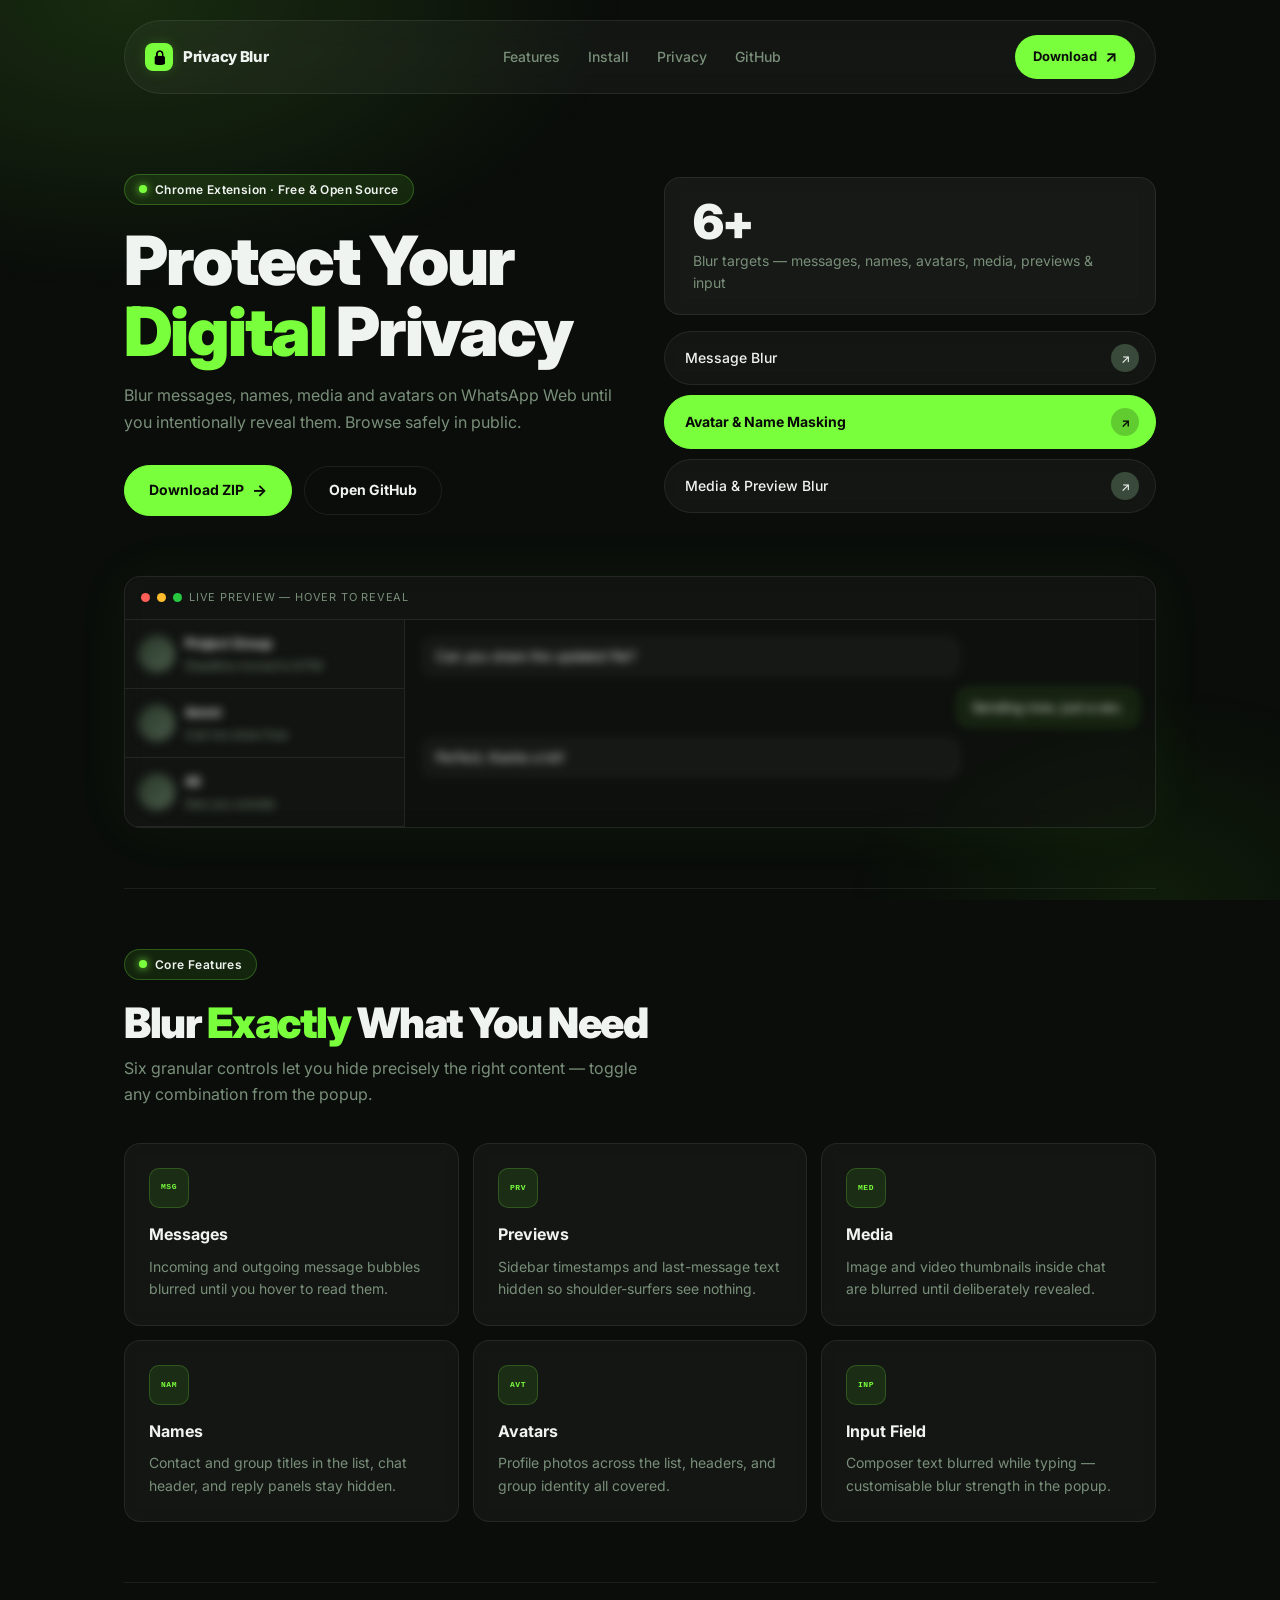
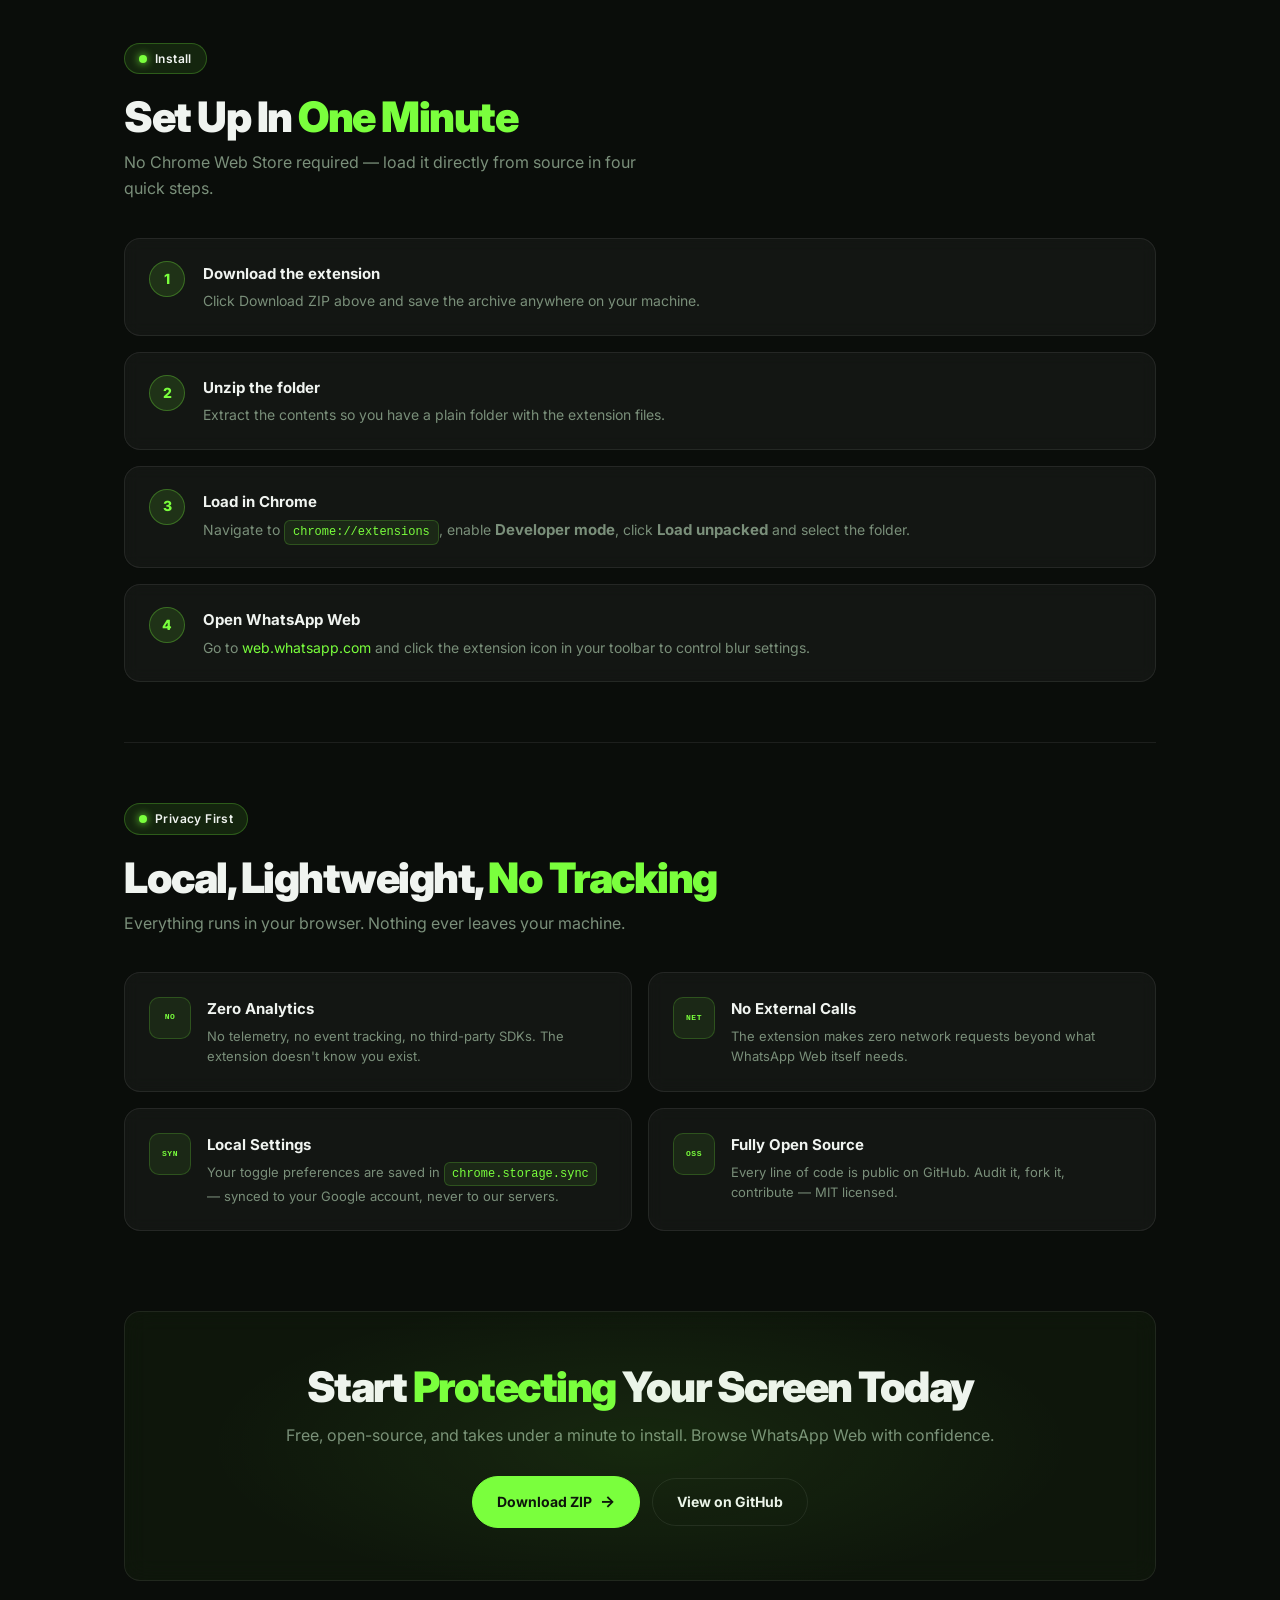
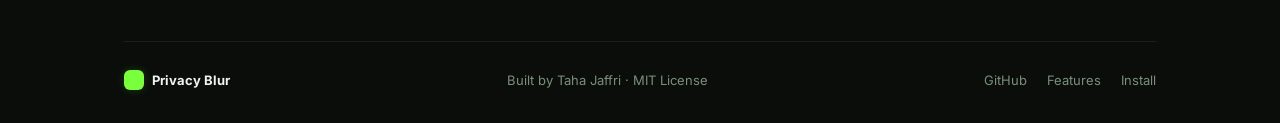
==== commit b5dc0a78: "improved design and consistency" ====
--- a/index.html
+++ b/index.html
@@ -1,119 +1,277 @@
 <!DOCTYPE html>
 <html lang="en">
 <head>
-<meta charset="UTF-8" />
-<meta name="viewport" content="width=device-width, initial-scale=1.0" />
-<title>WhatsApp Privacy Blur</title>
-<link rel="preconnect" href="https://fonts.googleapis.com" />
-<link href="https://fonts.googleapis.com/css2?family=Inter:wght@400;500;600;700;800&display=swap" rel="stylesheet" />
-<link rel="stylesheet" href="style.css" />
-<link rel="icon" type="image/png" href="icons/icon48.png" />
+  <meta charset="UTF-8" />
+  <meta name="viewport" content="width=device-width, initial-scale=1.0" />
+  <title>Privacy Blur — Protect Your WhatsApp on Screen</title>
+  <meta name="description" content="A Chrome extension that blurs messages, names, avatars and media on WhatsApp Web until you intentionally reveal them. Free, local, no tracking." />
+  <link rel="preconnect" href="https://fonts.googleapis.com" />
+  <link href="https://fonts.googleapis.com/css2?family=Inter:wght@400;500;600;700;800;900&display=swap" rel="stylesheet" />
+  <link rel="stylesheet" href="style.css" />
+  <link rel="icon" type="image/png" href="icons/icon48.png" />
 </head>
 <body>
-  <div class="page">
-    <header class="topbar">
-      <a class="brand" href="#">
-        <span class="brand-mark" aria-hidden="true"></span>
-        <span>Privacy Blur</span>
-      </a>
-      <nav class="top-links">
-        <a href="#features">Features</a>
-        <a href="#install">Install</a>
-        <a href="#details">Details</a>
-        <a href="https://github.com/SyeddTaha/whatsapp-web-privacy-blur" target="_blank" rel="noreferrer">GitHub</a>
-      </nav>
-    </header>
-
-    <section class="hero reveal">
-      <p class="kicker">Chrome Extension</p>
-      <h1>Private Screen. Public Safe.</h1>
+
+<div class="page">
+
+  <!-- ── Topbar ───────────────────────────────────────────────── -->
+  <header class="topbar">
+    <a class="brand" href="#" id="brand-logo">
+      <span class="brand-mark" aria-hidden="true"></span>
+      <span>Privacy Blur</span>
+    </a>
+    <nav class="top-links" aria-label="Primary navigation">
+      <a href="#features">Features</a>
+      <a href="#install">Install</a>
+      <a href="#privacy">Privacy</a>
+      <a href="https://github.com/SyeddTaha/whatsapp-web-privacy-blur" target="_blank" rel="noreferrer">GitHub</a>
+    </nav>
+    <a id="nav-cta-btn" class="nav-cta" href="https://github.com/SyeddTaha/whatsapp-web-privacy-blur/archive/refs/heads/main.zip">
+      Download <span class="arrow">↗</span>
+    </a>
+  </header>
+
+  <!-- ── Hero ─────────────────────────────────────────────────── -->
+  <section class="hero reveal" id="hero">
+    <!-- Left column -->
+    <div class="hero-left">
+      <p class="kicker">Chrome Extension · Free &amp; Open Source</p>
+      <h1>
+        Protect Your<br />
+        <span class="accent">Digital</span> Privacy
+      </h1>
       <p class="hero-copy">
-        Blur messages, names, media, and avatars on WhatsApp Web until you intentionally reveal them.
+        Blur messages, names, media and avatars on WhatsApp Web until you intentionally reveal them. Browse safely in public.
       </p>
       <div class="hero-actions">
-        <a class="btn btn-solid" href="https://github.com/SyeddTaha/whatsapp-web-privacy-blur/archive/refs/heads/main.zip">Download ZIP</a>
-        <a class="btn btn-ghost" href="https://github.com/SyeddTaha/whatsapp-web-privacy-blur" target="_blank" rel="noreferrer">Open GitHub</a>
-      </div>
-    </section>
-
-    <section class="demo reveal">
-      <div class="demo-head">
-        <span class="dot"></span>
-        <span class="dot"></span>
-        <span class="dot"></span>
-        <p>Preview</p>
-      </div>
-      <div class="demo-grid">
-        <div class="demo-list">
-          <div class="chat-row">
-            <span class="avatar blur"></span>
-            <div>
-              <p class="name blur">Project Group</p>
-              <p class="preview blur">Deadline moved to 8 PM</p>
-            </div>
+        <a id="hero-download-btn" class="btn btn-solid" href="https://github.com/SyeddTaha/whatsapp-web-privacy-blur/archive/refs/heads/main.zip">
+          Download ZIP <span class="arrow">→</span>
+        </a>
+        <a id="hero-github-btn" class="btn btn-ghost" href="https://github.com/SyeddTaha/whatsapp-web-privacy-blur" target="_blank" rel="noreferrer">
+          Open GitHub
+        </a>
+      </div>
+    </div>
+
+    <!-- Right column -->
+    <div class="hero-right">
+      <!-- Stat card -->
+      <div class="stat-card">
+        <div class="stat-number">6+</div>
+        <div class="stat-label">Blur targets — messages, names, avatars, media, previews &amp; input</div>
+      </div>
+
+      <!-- Feature pills -->
+      <div class="pill-list">
+        <div class="pill">
+          <span>Message Blur</span>
+          <span class="pill-icon">↗</span>
+        </div>
+        <div class="pill active">
+          <span>Avatar &amp; Name Masking</span>
+          <span class="pill-icon" style="background:rgba(0,0,0,0.2);">↗</span>
+        </div>
+        <div class="pill">
+          <span>Media &amp; Preview Blur</span>
+          <span class="pill-icon">↗</span>
+        </div>
+      </div>
+    </div>
+  </section>
+
+  <!-- ── Demo preview ──────────────────────────────────────────── -->
+  <section class="demo reveal" id="demo" aria-label="Interactive demo preview">
+    <div class="demo-head">
+      <span class="dot"></span>
+      <span class="dot"></span>
+      <span class="dot"></span>
+      <p>Live Preview — hover to reveal</p>
+    </div>
+    <div class="demo-grid">
+      <!-- Sidebar list -->
+      <div class="demo-list">
+        <div class="chat-row">
+          <span class="avatar blur" aria-hidden="true"></span>
+          <div>
+            <p class="name blur">Project Group</p>
+            <p class="preview blur">Deadline moved to 8 PM</p>
           </div>
-          <div class="chat-row">
-            <span class="avatar blur"></span>
-            <div>
-              <p class="name blur">Ammi</p>
-              <p class="preview blur">Call me when free</p>
-            </div>
+        </div>
+        <div class="chat-row">
+          <span class="avatar blur" aria-hidden="true"></span>
+          <div>
+            <p class="name blur">Ammi</p>
+            <p class="preview blur">Call me when free</p>
           </div>
-          <div class="chat-row">
-            <span class="avatar blur"></span>
-            <div>
-              <p class="name blur">Ali</p>
-              <p class="preview blur">See you outside</p>
-            </div>
+        </div>
+        <div class="chat-row">
+          <span class="avatar blur" aria-hidden="true"></span>
+          <div>
+            <p class="name blur">Ali</p>
+            <p class="preview blur">See you outside</p>
           </div>
         </div>
-        <div class="demo-chat">
-          <p class="bubble in blur">Can you share the updated file?</p>
-          <p class="bubble out blur">Sending now.</p>
-          <p class="bubble in blur">Perfect, thanks.</p>
-        </div>
-      </div>
-    </section>
-
-    <section class="section reveal" id="features">
+      </div>
+      <!-- Chat window -->
+      <div class="demo-chat">
+        <p class="bubble in blur">Can you share the updated file?</p>
+        <p class="bubble out blur">Sending now, just a sec.</p>
+        <p class="bubble in blur">Perfect, thanks a lot!</p>
+      </div>
+    </div>
+  </section>
+
+  <!-- ── Features ─────────────────────────────────────────────── -->
+  <section class="section reveal" id="features">
+    <div class="section-header">
       <p class="kicker">Core Features</p>
-      <h2>Blur Exactly What You Need</h2>
-      <div class="feature-grid">
-        <article class="card"><h3>Messages</h3><p>Incoming and outgoing message bubbles.</p></article>
-        <article class="card"><h3>Previews</h3><p>Sidebar timestamps and preview message text.</p></article>
-        <article class="card"><h3>Media</h3><p>Image and video thumbnails inside chat.</p></article>
-        <article class="card"><h3>Names</h3><p>Contact and group titles in list and header.</p></article>
-        <article class="card"><h3>Avatars</h3><p>Profile photos across list, headers, and group identity.</p></article>
-        <article class="card"><h3>Input</h3><p>Composer content with custom blur amount.</p></article>
-      </div>
-    </section>
-
-    <section class="section reveal" id="install">
+      <h2>Blur <span class="accent">Exactly</span> What You Need</h2>
+      <p class="section-sub">Six granular controls let you hide precisely the right content — toggle any combination from the popup.</p>
+    </div>
+    <div class="feature-grid">
+      <article class="card" id="feat-messages">
+        <div class="card-icon"><span class="icon-glyph">MSG</span></div>
+        <h3>Messages</h3>
+        <p>Incoming and outgoing message bubbles blurred until you hover to read them.</p>
+      </article>
+      <article class="card" id="feat-previews">
+        <div class="card-icon"><span class="icon-glyph">PRV</span></div>
+        <h3>Previews</h3>
+        <p>Sidebar timestamps and last-message text hidden so shoulder-surfers see nothing.</p>
+      </article>
+      <article class="card" id="feat-media">
+        <div class="card-icon"><span class="icon-glyph">MED</span></div>
+        <h3>Media</h3>
+        <p>Image and video thumbnails inside chat are blurred until deliberately revealed.</p>
+      </article>
+      <article class="card" id="feat-names">
+        <div class="card-icon"><span class="icon-glyph">NAM</span></div>
+        <h3>Names</h3>
+        <p>Contact and group titles in the list, chat header, and reply panels stay hidden.</p>
+      </article>
+      <article class="card" id="feat-avatars">
+        <div class="card-icon"><span class="icon-glyph">AVT</span></div>
+        <h3>Avatars</h3>
+        <p>Profile photos across the list, headers, and group identity all covered.</p>
+      </article>
+      <article class="card" id="feat-input">
+        <div class="card-icon"><span class="icon-glyph">INP</span></div>
+        <h3>Input Field</h3>
+        <p>Composer text blurred while typing — customisable blur strength in the popup.</p>
+      </article>
+    </div>
+  </section>
+
+  <!-- ── Install ───────────────────────────────────────────────── -->
+  <section class="section reveal" id="install">
+    <div class="section-header">
       <p class="kicker">Install</p>
-      <h2>Set Up In One Minute</h2>
-      <ol class="steps">
-        <li>Download and unzip the project folder.</li>
-        <li>Open <code>chrome://extensions</code> and enable Developer mode.</li>
-        <li>Click Load unpacked and select this folder.</li>
-        <li>Open <a href="https://web.whatsapp.com" target="_blank" rel="noreferrer">web.whatsapp.com</a> and use the toolbar popup.</li>
-      </ol>
-    </section>
-
-    <section class="section reveal" id="details">
-      <p class="kicker">Privacy</p>
-      <h2>Local, Lightweight, No Tracking</h2>
-      <div class="details card">
-        <p>No analytics, no external API calls, and no message export.</p>
-        <p>Settings are saved in <code>chrome.storage.sync</code>.</p>
-      </div>
-    </section>
-
-    <footer class="foot">
-      <p>Built by Taha Jaffri · MIT License</p>
-    </footer>
+      <h2>Set Up In <span class="accent">One Minute</span></h2>
+      <p class="section-sub">No Chrome Web Store required — load it directly from source in four quick steps.</p>
+    </div>
+    <div class="steps-grid">
+      <div class="step-card" id="step-1">
+        <div class="step-num">1</div>
+        <div class="step-body">
+          <strong>Download the extension</strong>
+          <p>Click Download ZIP above and save the archive anywhere on your machine.</p>
+        </div>
+      </div>
+      <div class="step-card" id="step-2">
+        <div class="step-num">2</div>
+        <div class="step-body">
+          <strong>Unzip the folder</strong>
+          <p>Extract the contents so you have a plain folder with the extension files.</p>
+        </div>
+      </div>
+      <div class="step-card" id="step-3">
+        <div class="step-num">3</div>
+        <div class="step-body">
+          <strong>Load in Chrome</strong>
+          <p>Navigate to <code>chrome://extensions</code>, enable <strong>Developer mode</strong>, click <strong>Load unpacked</strong> and select the folder.</p>
+        </div>
+      </div>
+      <div class="step-card" id="step-4">
+        <div class="step-num">4</div>
+        <div class="step-body">
+          <strong>Open WhatsApp Web</strong>
+          <p>Go to <a href="https://web.whatsapp.com" target="_blank" rel="noreferrer" style="color:var(--green)">web.whatsapp.com</a> and click the extension icon in your toolbar to control blur settings.</p>
+        </div>
+      </div>
+    </div>
+  </section>
+
+  <!-- ── Privacy ───────────────────────────────────────────────── -->
+  <section class="section reveal" id="privacy">
+    <div class="section-header">
+      <p class="kicker">Privacy First</p>
+      <h2>Local, Lightweight, <span class="accent">No Tracking</span></h2>
+      <p class="section-sub">Everything runs in your browser. Nothing ever leaves your machine.</p>
+    </div>
+    <div class="privacy-grid">
+      <div class="privacy-card" id="priv-analytics">
+        <div class="privacy-icon"><span class="icon-glyph">NO</span></div>
+        <div>
+          <h4>Zero Analytics</h4>
+          <p>No telemetry, no event tracking, no third-party SDKs. The extension doesn't know you exist.</p>
+        </div>
+      </div>
+      <div class="privacy-card" id="priv-network">
+        <div class="privacy-icon"><span class="icon-glyph">NET</span></div>
+        <div>
+          <h4>No External Calls</h4>
+          <p>The extension makes zero network requests beyond what WhatsApp Web itself needs.</p>
+        </div>
+      </div>
+      <div class="privacy-card" id="priv-storage">
+        <div class="privacy-icon"><span class="icon-glyph">SYN</span></div>
+        <div>
+          <h4>Local Settings</h4>
+          <p>Your toggle preferences are saved in <code>chrome.storage.sync</code> — synced to your Google account, never to our servers.</p>
+        </div>
+      </div>
+      <div class="privacy-card" id="priv-open">
+        <div class="privacy-icon"><span class="icon-glyph">OSS</span></div>
+        <div>
+          <h4>Fully Open Source</h4>
+          <p>Every line of code is public on GitHub. Audit it, fork it, contribute — MIT licensed.</p>
+        </div>
+      </div>
+    </div>
+  </section>
+
+  <!-- ── CTA Banner ─────────────────────────────────────────────── -->
+  <div class="cta-banner reveal" id="cta-section">
+    <h2>Start <span class="accent">Protecting</span> Your Screen Today</h2>
+    <p>Free, open-source, and takes under a minute to install. Browse WhatsApp Web with confidence.</p>
+    <div class="hero-actions">
+      <a id="cta-download-btn" class="btn btn-solid" href="https://github.com/SyeddTaha/whatsapp-web-privacy-blur/archive/refs/heads/main.zip">
+        Download ZIP <span class="arrow">→</span>
+      </a>
+      <a id="cta-github-btn" class="btn btn-ghost" href="https://github.com/SyeddTaha/whatsapp-web-privacy-blur" target="_blank" rel="noreferrer">
+        View on GitHub
+      </a>
+    </div>
   </div>
 
-  <script>
+  <!-- ── Footer ────────────────────────────────────────────────── -->
+  <footer class="foot">
+    <div class="foot-brand">
+      <div class="foot-dot"></div>
+      Privacy Blur
+    </div>
+    <p>Built by Taha Jaffri · MIT License</p>
+    <nav class="foot-links" aria-label="Footer navigation">
+      <a href="https://github.com/SyeddTaha/whatsapp-web-privacy-blur" target="_blank" rel="noreferrer">GitHub</a>
+      <a href="#features">Features</a>
+      <a href="#install">Install</a>
+    </nav>
+  </footer>
+
+</div>
+
+<script>
+  /* Scroll-reveal */
   const observer = new IntersectionObserver((entries) => {
     entries.forEach((entry) => {
       if (entry.isIntersecting) {
@@ -121,9 +279,15 @@
         observer.unobserve(entry.target);
       }
     });
-  }, { threshold: 0.1 });
+  }, { threshold: 0.08 });
 
   document.querySelectorAll('.reveal').forEach((el) => observer.observe(el));
-  </script>
+
+  /* Staggered card animations */
+  const cards = document.querySelectorAll('.card, .step-card, .privacy-card');
+  cards.forEach((card, i) => {
+    card.style.transitionDelay = `${i * 60}ms`;
+  });
+</script>
 </body>
 </html>
--- a/style.css
+++ b/style.css
@@ -1,346 +1,629 @@
-/* ── Reset ─────────────────────────────────────────────────── */
+/* ── Reset ───────────────────────────────────────────────────── */
 *, *::before, *::after { box-sizing: border-box; margin: 0; padding: 0; }
 html { scroll-behavior: smooth; }
 
-/* ── Design tokens ─────────────────────────────────────────── */
+/* ── Google Font ─────────────────────────────────────────────── */
+@import url('https://fonts.googleapis.com/css2?family=Inter:wght@400;500;600;700;800;900&display=swap');
+
+/* ── Design tokens ───────────────────────────────────────────── */
 :root {
-  --bg:       #080a0b;
-  --bg2:      #0e1012;
-  --bg3:      #13161a;
-  --border:   #1e2226;
-  --accent:   #00e5a0;
-  --accent2:  #00c47f;
-  --glow:     rgba(0, 229, 160, 0.18);
-  --glow-lg:  rgba(0, 229, 160, 0.08);
-  --text:     #dde2e6;
-  --muted:    #5a6370;
-  --sub:      #38404a;
-  * { box-sizing: border-box; margin: 0; padding: 0; }
-  html { scroll-behavior: smooth; }
-
-  :root {
-    --bg: #000000;
-    --panel: #0c0c0c;
-    --panel-2: #101010;
-    --line: #262626;
-    --text: #ffffff;
-    --muted: #b4b4b4;
-    --radius: 14px;
-  }
-
-  body {
-    background: var(--bg);
-    color: var(--text);
-    font-family: 'Inter', sans-serif;
-    line-height: 1.6;
-    padding: 20px;
-  }
-
-  a {
-    color: inherit;
-    text-decoration: none;
-  }
-
-  .page {
-    max-width: 960px;
-    margin: 0 auto;
-  }
-
-  .topbar {
-    display: flex;
-    align-items: center;
-    justify-content: space-between;
-    border: 1px solid var(--line);
-    border-radius: var(--radius);
-    padding: 12px 14px;
-    background: var(--panel);
-  }
-
-  .brand {
-    display: inline-flex;
-    align-items: center;
-    gap: 10px;
-    font-weight: 700;
-    font-size: 14px;
-  }
-
-  .brand-mark {
-    width: 10px;
-    height: 10px;
-    border-radius: 50%;
-    background: #ffffff;
-  }
-
-  .top-links {
-    display: flex;
-    gap: 14px;
-    color: var(--muted);
-    font-size: 12px;
-  }
-
-  .top-links a:hover {
-    color: var(--text);
-  }
-
-  .hero {
-    padding: 54px 6px 30px;
-  }
-
-  .kicker {
-    color: var(--muted);
-    font-size: 11px;
-    letter-spacing: 0.8px;
-    text-transform: uppercase;
-    margin-bottom: 10px;
-  }
-
-  h1 {
-    font-size: clamp(34px, 6vw, 58px);
-    line-height: 1.05;
-    margin-bottom: 14px;
-    letter-spacing: -1px;
-  }
-
-  .hero-copy {
-    max-width: 640px;
-    color: var(--muted);
-    margin-bottom: 22px;
-  }
-
-  .hero-actions {
-    display: flex;
-    gap: 10px;
-    flex-wrap: wrap;
-  }
-
-  .btn {
-    display: inline-flex;
-    align-items: center;
-    justify-content: center;
-    border-radius: 10px;
-    padding: 10px 14px;
-    border: 1px solid var(--line);
-    font-size: 13px;
-    transition: background 0.2s ease, color 0.2s ease;
-  }
-
-  .btn-solid {
-    background: #ffffff;
-    color: #000000;
-    border-color: #ffffff;
-  }
-
-  .btn-solid:hover {
-    background: #d9d9d9;
-  }
-
-  .btn-ghost {
-    background: transparent;
-    color: var(--text);
-  }
-
-  .btn-ghost:hover {
-    background: var(--panel-2);
-  }
-
-  .demo {
-    border: 1px solid var(--line);
-    border-radius: var(--radius);
-    overflow: hidden;
-    background: var(--panel);
-    margin-bottom: 26px;
-  }
-
-  .demo-head {
-    display: flex;
-    align-items: center;
-    gap: 7px;
-    border-bottom: 1px solid var(--line);
-    padding: 10px 12px;
-    color: var(--muted);
-    font-size: 11px;
-    text-transform: uppercase;
-    letter-spacing: 0.6px;
-  }
-
-  .dot {
-    width: 8px;
-    height: 8px;
-    border-radius: 50%;
-    background: #3b3b3b;
-  }
-
-  .demo-grid {
-    display: grid;
-    grid-template-columns: 280px 1fr;
-  }
-
-  .demo-list {
-    border-right: 1px solid var(--line);
-  }
-
-  .chat-row {
-    display: grid;
-    grid-template-columns: 30px 1fr;
-    gap: 10px;
-    align-items: center;
-    padding: 11px 12px;
-    border-bottom: 1px solid var(--line);
-  }
-
-  .avatar {
-    width: 30px;
-    height: 30px;
-    border-radius: 50%;
-    background: #ffffff;
-  }
-
-  .name {
-    font-size: 12px;
-    margin-bottom: 1px;
-  }
-
-  .preview {
-    color: var(--muted);
-    font-size: 11px;
-  }
-
-  .demo-chat {
-    padding: 12px;
-    display: flex;
-    flex-direction: column;
-    gap: 8px;
-    background: #070707;
-  }
-
-  .bubble {
-    max-width: 78%;
-    border: 1px solid var(--line);
-    border-radius: 10px;
-    padding: 7px 10px;
-    font-size: 12px;
-  }
-
-  .bubble.out {
-    margin-left: auto;
-    background: #111111;
-  }
-
-  .blur {
-    filter: blur(5px);
-    transition: filter 0.2s ease;
-  }
-
-  .blur:hover {
-    filter: blur(0);
-  }
-
-  .section {
-    padding: 34px 6px;
-    border-top: 1px solid var(--line);
-  }
-
-  h2 {
-    font-size: clamp(24px, 4vw, 34px);
-    line-height: 1.12;
-    margin-bottom: 16px;
-    letter-spacing: -0.6px;
-  }
-
-  .feature-grid {
-    display: grid;
-    gap: 10px;
-    grid-template-columns: repeat(3, minmax(0, 1fr));
-  }
-
-  .card {
-    border: 1px solid var(--line);
-    border-radius: 12px;
-    padding: 14px;
-    background: var(--panel);
-  }
-
-  .card h3 {
-    font-size: 14px;
-    margin-bottom: 6px;
-  }
-
-  .card p {
-    color: var(--muted);
-    font-size: 12px;
-  }
-
-  .steps {
-    margin-left: 18px;
-    display: grid;
-    gap: 8px;
-    color: var(--muted);
-  }
-
-  .steps code {
-    border: 1px solid var(--line);
-    background: #111111;
-    border-radius: 6px;
-    padding: 1px 5px;
-    color: #ffffff;
-  }
-
-  .details {
-    display: grid;
-    gap: 8px;
-  }
-
-  .details code {
-    border: 1px solid var(--line);
-    background: #111111;
-    border-radius: 6px;
-    padding: 1px 5px;
-  }
-
-  .foot {
-    border-top: 1px solid var(--line);
-    padding: 22px 4px 12px;
-    color: var(--muted);
-    font-size: 12px;
-  }
-
-  .reveal {
-    opacity: 0;
-    transform: translateY(18px);
-    transition: opacity 0.45s ease, transform 0.45s ease;
-  }
-
-  .reveal.visible {
-    opacity: 1;
-    transform: translateY(0);
-  }
-
-  @media (max-width: 820px) {
-    .top-links {
-      display: none;
-    }
-
-    .demo-grid {
-      grid-template-columns: 1fr;
-    }
-
-    .demo-list {
-      border-right: 0;
-      border-bottom: 1px solid var(--line);
-    }
-
-    .feature-grid {
-      grid-template-columns: 1fr 1fr;
-    }
-  }
-
-  @media (max-width: 560px) {
-    body {
-      padding: 12px;
-    }
-
-    .feature-grid {
-      grid-template-columns: 1fr;
-    }
-  }
+  --bg:         #0a0d0a;
+  --bg2:        #0d120d;
+  --panel:      rgba(255,255,255,0.04);
+  --panel-b:    rgba(255,255,255,0.07);
+  --border:     rgba(255,255,255,0.08);
+  --border-h:   rgba(100,255,100,0.25);
+  --green:      #7aff3d;
+  --green-d:    #4ecb15;
+  --green-glow: rgba(122,255,61,0.18);
+  --green-glow-lg: rgba(122,255,61,0.07);
+  --text:       #f0f4f0;
+  --muted:      #7a8f7a;
+  --sub:        #3a4a3a;
+  --radius:     16px;
+  --radius-sm:  10px;
+}
+
+/* ── Base ────────────────────────────────────────────────────── */
+body {
+  background: var(--bg);
+  color: var(--text);
+  font-family: 'Inter', sans-serif;
+  line-height: 1.6;
+  min-height: 100vh;
+  overflow-x: hidden;
+}
+
+/* Background radial glow (top-left like the reference) */
+body::before {
+  content: '';
+  position: fixed;
+  inset: 0;
+  background:
+    radial-gradient(ellipse 60% 50% at 10% 0%, rgba(122,255,61,0.13) 0%, transparent 65%),
+    radial-gradient(ellipse 40% 40% at 90% 100%, rgba(78,203,21,0.08) 0%, transparent 60%);
+  pointer-events: none;
+  z-index: 0;
+}
+
+a { color: inherit; text-decoration: none; }
+
+/* ── Layout ──────────────────────────────────────────────────── */
+.page {
+  position: relative;
+  z-index: 1;
+  max-width: 1080px;
+  margin: 0 auto;
+  padding: 0 24px;
+}
+
+/* ── Topbar ──────────────────────────────────────────────────── */
+.topbar {
+  display: flex;
+  align-items: center;
+  justify-content: space-between;
+  padding: 14px 20px;
+  margin: 20px 0 0;
+  background: rgba(255,255,255,0.04);
+  border: 1px solid var(--border);
+  border-radius: 999px;
+  backdrop-filter: blur(12px);
+}
+
+.brand {
+  display: inline-flex;
+  align-items: center;
+  gap: 10px;
+  font-weight: 800;
+  font-size: 15px;
+  letter-spacing: -0.3px;
+}
+
+.brand-mark {
+  width: 28px;
+  height: 28px;
+  border-radius: 8px;
+  background: var(--green);
+  display: flex;
+  align-items: center;
+  justify-content: center;
+  box-shadow: 0 0 14px var(--green-glow);
+  position: relative;
+  flex-shrink: 0;
+}
+.brand-mark::after {
+  content: '🔒';
+  font-size: 14px;
+  line-height: 1;
+  filter: brightness(0);
+}
+
+.top-links {
+  display: flex;
+  gap: 28px;
+  color: var(--muted);
+  font-size: 14px;
+  font-weight: 500;
+}
+.top-links a { transition: color 0.2s; }
+.top-links a:hover { color: var(--text); }
+
+.nav-cta {
+  display: inline-flex;
+  align-items: center;
+  gap: 8px;
+  background: var(--green);
+  color: #0a0d0a;
+  font-weight: 700;
+  font-size: 13px;
+  padding: 9px 18px;
+  border-radius: 999px;
+  transition: box-shadow 0.25s, transform 0.2s;
+}
+.nav-cta:hover {
+  box-shadow: 0 0 22px var(--green-glow);
+  transform: translateY(-1px);
+}
+.nav-cta .arrow { font-size: 16px; }
+
+/* ── Hero ─────────────────────────────────────────────────────── */
+.hero {
+  display: grid;
+  grid-template-columns: 1fr 1fr;
+  gap: 48px;
+  align-items: center;
+  padding: 80px 0 60px;
+}
+
+.hero-left { }
+.hero-right {
+  display: flex;
+  flex-direction: column;
+  gap: 16px;
+  align-items: flex-start;
+}
+
+.kicker {
+  display: inline-flex;
+  align-items: center;
+  gap: 8px;
+  color: var(--text);
+  background: rgba(122,255,61,0.1);
+  border: 1px solid rgba(122,255,61,0.25);
+  border-radius: 999px;
+  font-size: 12px;
+  font-weight: 600;
+  letter-spacing: 0.4px;
+  padding: 5px 14px;
+  margin-bottom: 20px;
+}
+.kicker::before {
+  content: '';
+  width: 8px; height: 8px;
+  border-radius: 50%;
+  background: var(--green);
+  box-shadow: 0 0 8px var(--green);
+  flex-shrink: 0;
+}
+
+h1 {
+  font-size: clamp(38px, 5.5vw, 68px);
+  line-height: 1.04;
+  letter-spacing: -2px;
+  font-weight: 900;
+  margin-bottom: 16px;
+}
+h1 .accent { color: var(--green); }
+
+.hero-copy {
+  max-width: 520px;
+  color: var(--muted);
+  font-size: 16px;
+  margin-bottom: 28px;
+  line-height: 1.7;
+}
+
+.hero-actions {
+  display: flex;
+  gap: 12px;
+  flex-wrap: wrap;
+  align-items: center;
+}
+
+/* ── Buttons ─────────────────────────────────────────────────── */
+.btn {
+  display: inline-flex;
+  align-items: center;
+  justify-content: center;
+  gap: 8px;
+  border-radius: 999px;
+  padding: 12px 24px;
+  font-size: 14px;
+  font-weight: 700;
+  border: 1px solid transparent;
+  transition: all 0.25s ease;
+  cursor: pointer;
+}
+
+.btn-solid {
+  background: var(--green);
+  color: #080a08;
+  border-color: var(--green);
+}
+.btn-solid:hover {
+  box-shadow: 0 0 28px var(--green-glow);
+  transform: translateY(-2px);
+}
+
+.btn-ghost {
+  background: transparent;
+  color: var(--text);
+  border: 1px solid var(--border);
+}
+.btn-ghost:hover {
+  background: var(--panel-b);
+  border-color: var(--border-h);
+}
+
+.btn .arrow { font-size: 16px; }
+
+/* ── Stats card (hero right top) ─────────────────────────────── */
+.stat-card {
+  background: rgba(255,255,255,0.05);
+  border: 1px solid var(--border);
+  border-radius: var(--radius);
+  padding: 20px 28px;
+  backdrop-filter: blur(10px);
+  width: 100%;
+}
+.stat-number {
+  font-size: 48px;
+  font-weight: 900;
+  letter-spacing: -2px;
+  line-height: 1;
+  margin-bottom: 4px;
+}
+.stat-label {
+  color: var(--muted);
+  font-size: 14px;
+}
+
+/* ── Feature pills (hero right) ──────────────────────────────── */
+.pill-list {
+  display: flex;
+  flex-direction: column;
+  gap: 10px;
+  width: 100%;
+}
+
+.pill {
+  display: flex;
+  align-items: center;
+  justify-content: space-between;
+  background: rgba(255,255,255,0.04);
+  border: 1px solid var(--border);
+  border-radius: 999px;
+  padding: 12px 16px 12px 20px;
+  font-size: 14px;
+  font-weight: 500;
+  backdrop-filter: blur(8px);
+  transition: border-color 0.2s, background 0.2s;
+  cursor: default;
+}
+.pill:hover {
+  border-color: var(--border-h);
+  background: rgba(122,255,61,0.06);
+}
+.pill.active {
+  background: var(--green);
+  color: #080a08;
+  border-color: var(--green);
+  font-weight: 700;
+}
+.pill-icon {
+  width: 28px; height: 28px;
+  border-radius: 50%;
+  background: var(--sub);
+  display: flex; align-items: center; justify-content: center;
+  font-size: 12px;
+  flex-shrink: 0;
+}
+.pill.active .pill-icon { background: rgba(0,0,0,0.2); }
+
+/* ── Demo section ────────────────────────────────────────────── */
+.demo {
+  margin: 0 0 60px;
+  border: 1px solid var(--border);
+  border-radius: var(--radius);
+  overflow: hidden;
+  background: rgba(255,255,255,0.03);
+  backdrop-filter: blur(10px);
+  box-shadow: 0 0 60px rgba(122,255,61,0.05);
+}
+
+.demo-head {
+  display: flex;
+  align-items: center;
+  gap: 7px;
+  border-bottom: 1px solid var(--border);
+  padding: 12px 16px;
+  color: var(--muted);
+  font-size: 11px;
+  text-transform: uppercase;
+  letter-spacing: 0.8px;
+}
+
+.dot {
+  width: 9px; height: 9px;
+  border-radius: 50%;
+  background: var(--sub);
+}
+.dot:nth-child(1) { background: #ff5f57; }
+.dot:nth-child(2) { background: #ffbd2e; }
+.dot:nth-child(3) { background: #28c840; }
+
+.demo-grid {
+  display: grid;
+  grid-template-columns: 280px 1fr;
+}
+
+.demo-list {
+  border-right: 1px solid var(--border);
+}
+
+.chat-row {
+  display: grid;
+  grid-template-columns: 36px 1fr;
+  gap: 10px;
+  align-items: center;
+  padding: 13px 14px;
+  border-bottom: 1px solid var(--border);
+  transition: background 0.15s;
+}
+.chat-row:hover { background: rgba(255,255,255,0.03); }
+
+.avatar {
+  width: 36px; height: 36px;
+  border-radius: 50%;
+  background: linear-gradient(135deg, #2a3a2a, #4a5a4a);
+  border: 1px solid var(--border);
+}
+
+.name { font-size: 13px; font-weight: 600; margin-bottom: 2px; }
+.preview { color: var(--muted); font-size: 12px; }
+
+.demo-chat {
+  padding: 16px;
+  display: flex;
+  flex-direction: column;
+  gap: 10px;
+  background: rgba(0,0,0,0.2);
+}
+
+.bubble {
   max-width: 75%;
+  border: 1px solid var(--border);
+  border-radius: 12px;
+  padding: 9px 14px;
+  font-size: 13px;
+  background: rgba(255,255,255,0.04);
+}
+.bubble.out {
+  margin-left: auto;
+  background: rgba(122,255,61,0.08);
+  border-color: rgba(122,255,61,0.2);
+}
+
+.blur { filter: blur(5px); transition: filter 0.25s ease; }
+.blur:hover { filter: blur(0); }
+
+/* ── Section base ────────────────────────────────────────────── */
+.section {
+  padding: 60px 0;
+  border-top: 1px solid var(--border);
+}
+
+.section-header {
+  margin-bottom: 36px;
+}
+
+h2 {
+  font-size: clamp(28px, 4vw, 42px);
+  line-height: 1.1;
+  letter-spacing: -1.5px;
+  font-weight: 900;
+  margin-bottom: 10px;
+}
+h2 .accent { color: var(--green); }
+
+.section-sub {
+  color: var(--muted);
+  font-size: 16px;
+  max-width: 520px;
+}
+
+/* ── Feature grid ────────────────────────────────────────────── */
+.feature-grid {
+  display: grid;
+  gap: 14px;
+  grid-template-columns: repeat(3, minmax(0, 1fr));
+}
+
+.card {
+  border: 1px solid var(--border);
+  border-radius: var(--radius);
+  padding: 24px;
+  background: var(--panel);
+  backdrop-filter: blur(8px);
+  transition: border-color 0.25s, transform 0.25s, box-shadow 0.25s;
+  position: relative;
+  overflow: hidden;
+}
+.card::before {
+  content: '';
+  position: absolute;
+  top: -40px; left: -40px;
+  width: 120px; height: 120px;
+  background: radial-gradient(circle, var(--green-glow) 0%, transparent 70%);
+  opacity: 0;
+  transition: opacity 0.3s;
+}
+.card:hover { border-color: var(--border-h); transform: translateY(-4px); box-shadow: 0 16px 40px rgba(0,0,0,0.3); }
+.card:hover::before { opacity: 1; }
+
+.card-icon {
+  width: 40px; height: 40px;
+  border-radius: 10px;
+  background: rgba(122,255,61,0.1);
+  border: 1px solid rgba(122,255,61,0.2);
+  display: flex; align-items: center; justify-content: center;
+  margin-bottom: 14px;
+}
+
+.icon-glyph {
+  font-size: 8px;
+  font-weight: 800;
+  letter-spacing: 0.5px;
+  color: var(--green);
+  font-family: 'Courier New', monospace;
+  text-transform: uppercase;
+}
+
+.card h3 {
+  font-size: 16px;
+  font-weight: 700;
+  margin-bottom: 8px;
+}
+.card p {
+  color: var(--muted);
+  font-size: 14px;
+  line-height: 1.6;
+}
+
+/* ── Steps ───────────────────────────────────────────────────── */
+.steps-grid {
+  display: grid;
+  gap: 16px;
+  counter-reset: steps;
+}
+
+.step-card {
+  display: flex;
+  align-items: flex-start;
+  gap: 18px;
+  background: var(--panel);
+  border: 1px solid var(--border);
+  border-radius: var(--radius);
+  padding: 22px 24px;
+  backdrop-filter: blur(8px);
+  transition: border-color 0.25s;
+  counter-increment: steps;
+}
+.step-card:hover { border-color: var(--border-h); }
+
+.step-num {
+  width: 36px; height: 36px;
+  border-radius: 50%;
+  background: rgba(122,255,61,0.12);
+  border: 1px solid rgba(122,255,61,0.3);
+  color: var(--green);
+  font-weight: 800;
+  font-size: 14px;
+  display: flex; align-items: center; justify-content: center;
+  flex-shrink: 0;
+}
+
+.step-body p { color: var(--muted); font-size: 14px; margin-top: 4px; }
+.step-body strong { font-size: 15px; font-weight: 700; }
+
+.step-body code {
+  display: inline-block;
+  background: rgba(122,255,61,0.08);
+  border: 1px solid rgba(122,255,61,0.2);
+  color: var(--green);
+  border-radius: 6px;
+  padding: 2px 8px;
+  font-family: 'Courier New', monospace;
+  font-size: 12px;
+}
+
+/* ── Privacy / details ───────────────────────────────────────── */
+.privacy-grid {
+  display: grid;
+  grid-template-columns: 1fr 1fr;
+  gap: 16px;
+}
+
+.privacy-card {
+  background: var(--panel);
+  border: 1px solid var(--border);
+  border-radius: var(--radius);
+  padding: 24px;
+  backdrop-filter: blur(8px);
+  display: flex;
+  gap: 16px;
+  align-items: flex-start;
+  transition: border-color 0.25s;
+}
+.privacy-card:hover { border-color: var(--border-h); }
+
+.privacy-icon {
+  width: 42px; height: 42px; flex-shrink: 0;
+  border-radius: 10px;
+  background: rgba(122,255,61,0.08);
+  border: 1px solid rgba(122,255,61,0.2);
+  display: flex; align-items: center; justify-content: center;
+  font-size: 20px;
+}
+
+.privacy-card h4 { font-size: 15px; font-weight: 700; margin-bottom: 5px; }
+.privacy-card p  { color: var(--muted); font-size: 13px; line-height: 1.55; }
+
+.privacy-card code {
+  display: inline-block;
+  background: rgba(122,255,61,0.08);
+  border: 1px solid rgba(122,255,61,0.2);
+  color: var(--green);
+  border-radius: 6px;
+  padding: 2px 7px;
+  font-family: 'Courier New', monospace;
+  font-size: 12px;
+}
+
+/* ── CTA banner ──────────────────────────────────────────────── */
+.cta-banner {
+  margin: 20px 0 60px;
+  border: 1px solid var(--border);
+  border-radius: var(--radius);
+  padding: 52px 48px;
+  background: rgba(122,255,61,0.04);
+  backdrop-filter: blur(12px);
+  text-align: center;
+  position: relative;
+  overflow: hidden;
+}
+.cta-banner::before {
+  content: '';
+  position: absolute;
+  inset: 0;
+  background: radial-gradient(ellipse 60% 80% at 50% 50%, rgba(122,255,61,0.08) 0%, transparent 70%);
+  pointer-events: none;
+}
+.cta-banner h2 { margin-bottom: 12px; }
+.cta-banner p  { color: var(--muted); margin-bottom: 28px; font-size: 16px; }
+.cta-banner .hero-actions { justify-content: center; }
+
+/* ── Footer ──────────────────────────────────────────────────── */
+.foot {
+  border-top: 1px solid var(--border);
+  padding: 28px 0 32px;
+  display: flex;
+  align-items: center;
+  justify-content: space-between;
+  color: var(--muted);
+  font-size: 13px;
+}
+.foot-brand {
+  display: flex; align-items: center; gap: 8px;
+  font-weight: 700; color: var(--text);
+}
+.foot-dot {
+  width: 20px; height: 20px;
+  border-radius: 6px;
+  background: var(--green);
+  box-shadow: 0 0 10px var(--green-glow);
+}
+.foot-links { display: flex; gap: 20px; }
+.foot-links a:hover { color: var(--text); }
+
+/* ── Reveal animation ────────────────────────────────────────── */
+.reveal {
+  opacity: 0;
+  transform: translateY(24px);
+  transition: opacity 0.5s ease, transform 0.5s ease;
+}
+.reveal.visible {
+  opacity: 1;
+  transform: translateY(0);
+}
+
+/* ── Responsive ──────────────────────────────────────────────── */
+@media (max-width: 860px) {
+  .hero { grid-template-columns: 1fr; gap: 40px; padding: 60px 0 40px; }
+  .hero-right { width: 100%; }
+  .top-links { display: none; }
+  .demo-grid { grid-template-columns: 1fr; }
+  .demo-list { border-right: 0; border-bottom: 1px solid var(--border); }
+  .feature-grid { grid-template-columns: 1fr 1fr; }
+  .privacy-grid { grid-template-columns: 1fr; }
+}
+
+@media (max-width: 580px) {
+  body { padding: 0; }
+  .page { padding: 0 16px; }
+  .topbar { border-radius: 12px; padding: 10px 14px; margin: 12px 0 0; }
+  .feature-grid { grid-template-columns: 1fr; }
+  .cta-banner { padding: 32px 20px; }
+  .foot { flex-direction: column; gap: 16px; text-align: center; }
+  .foot-links { justify-content: center; }
+}
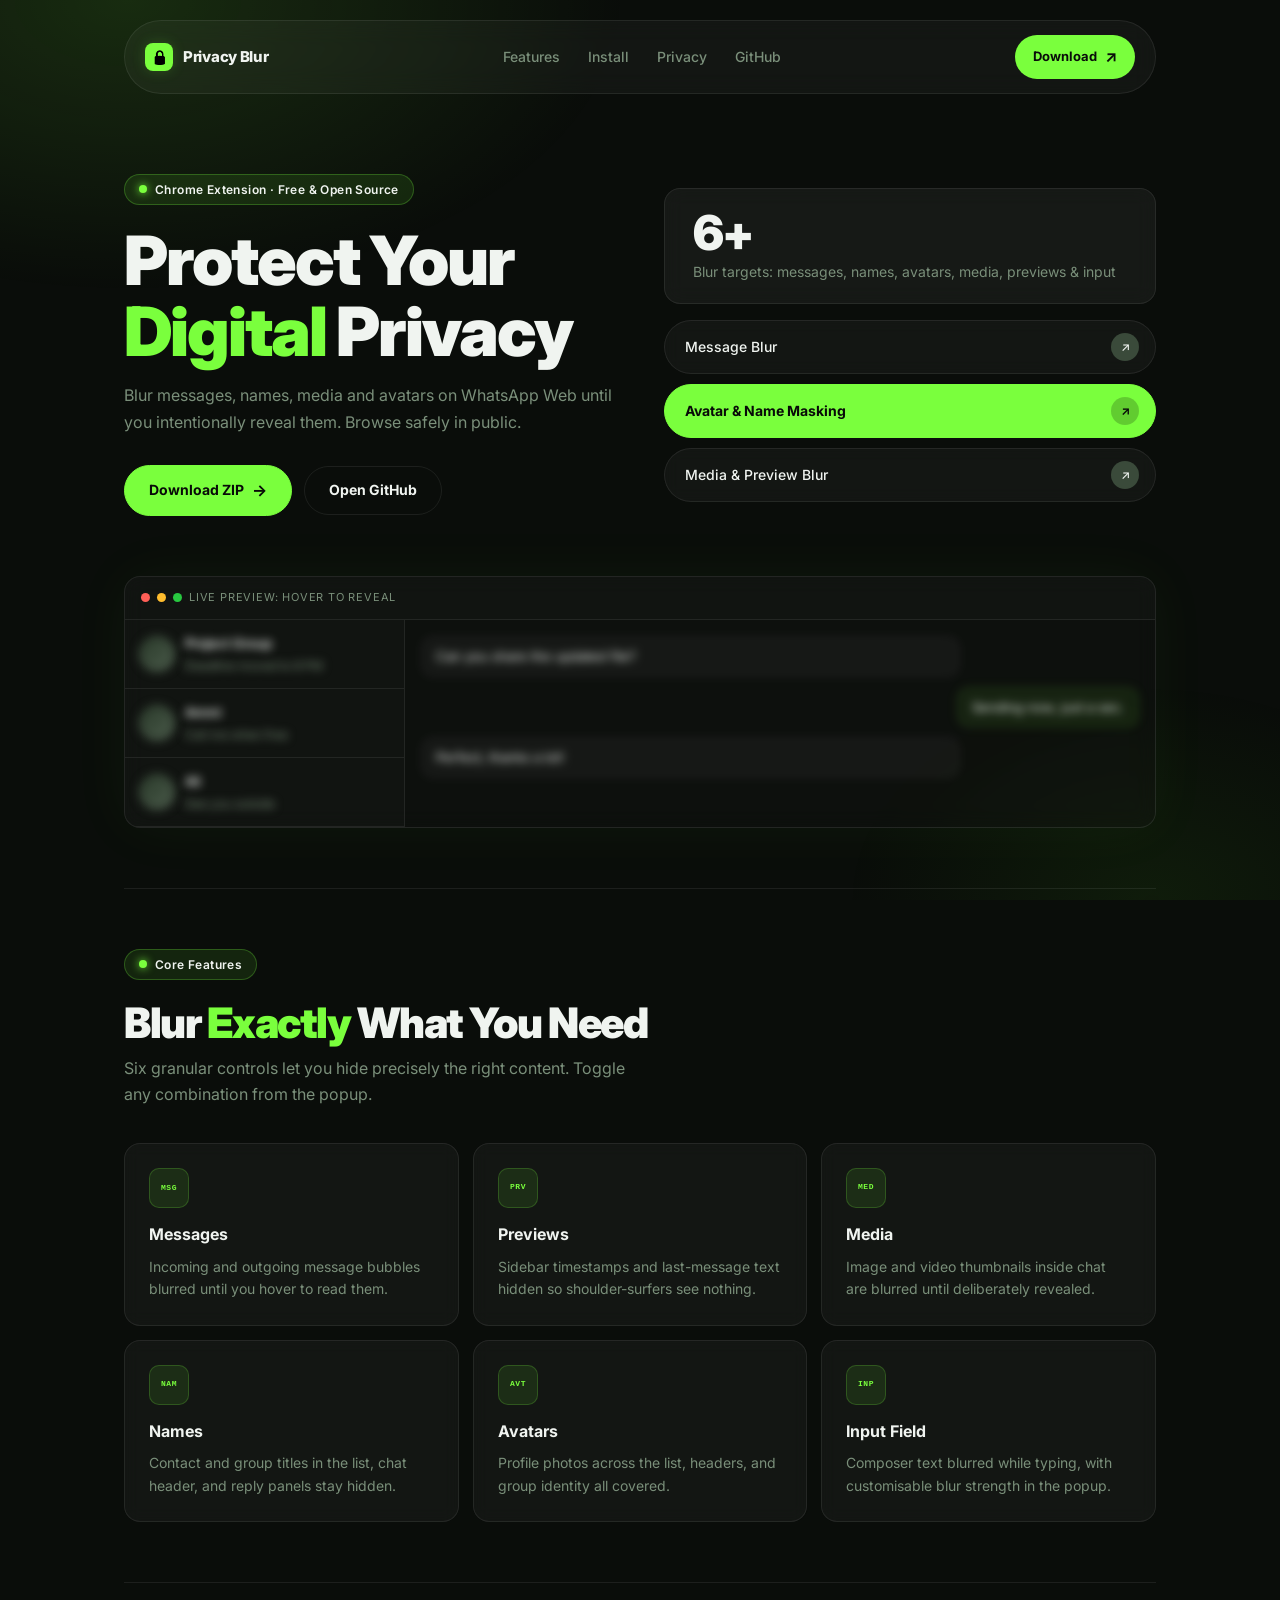
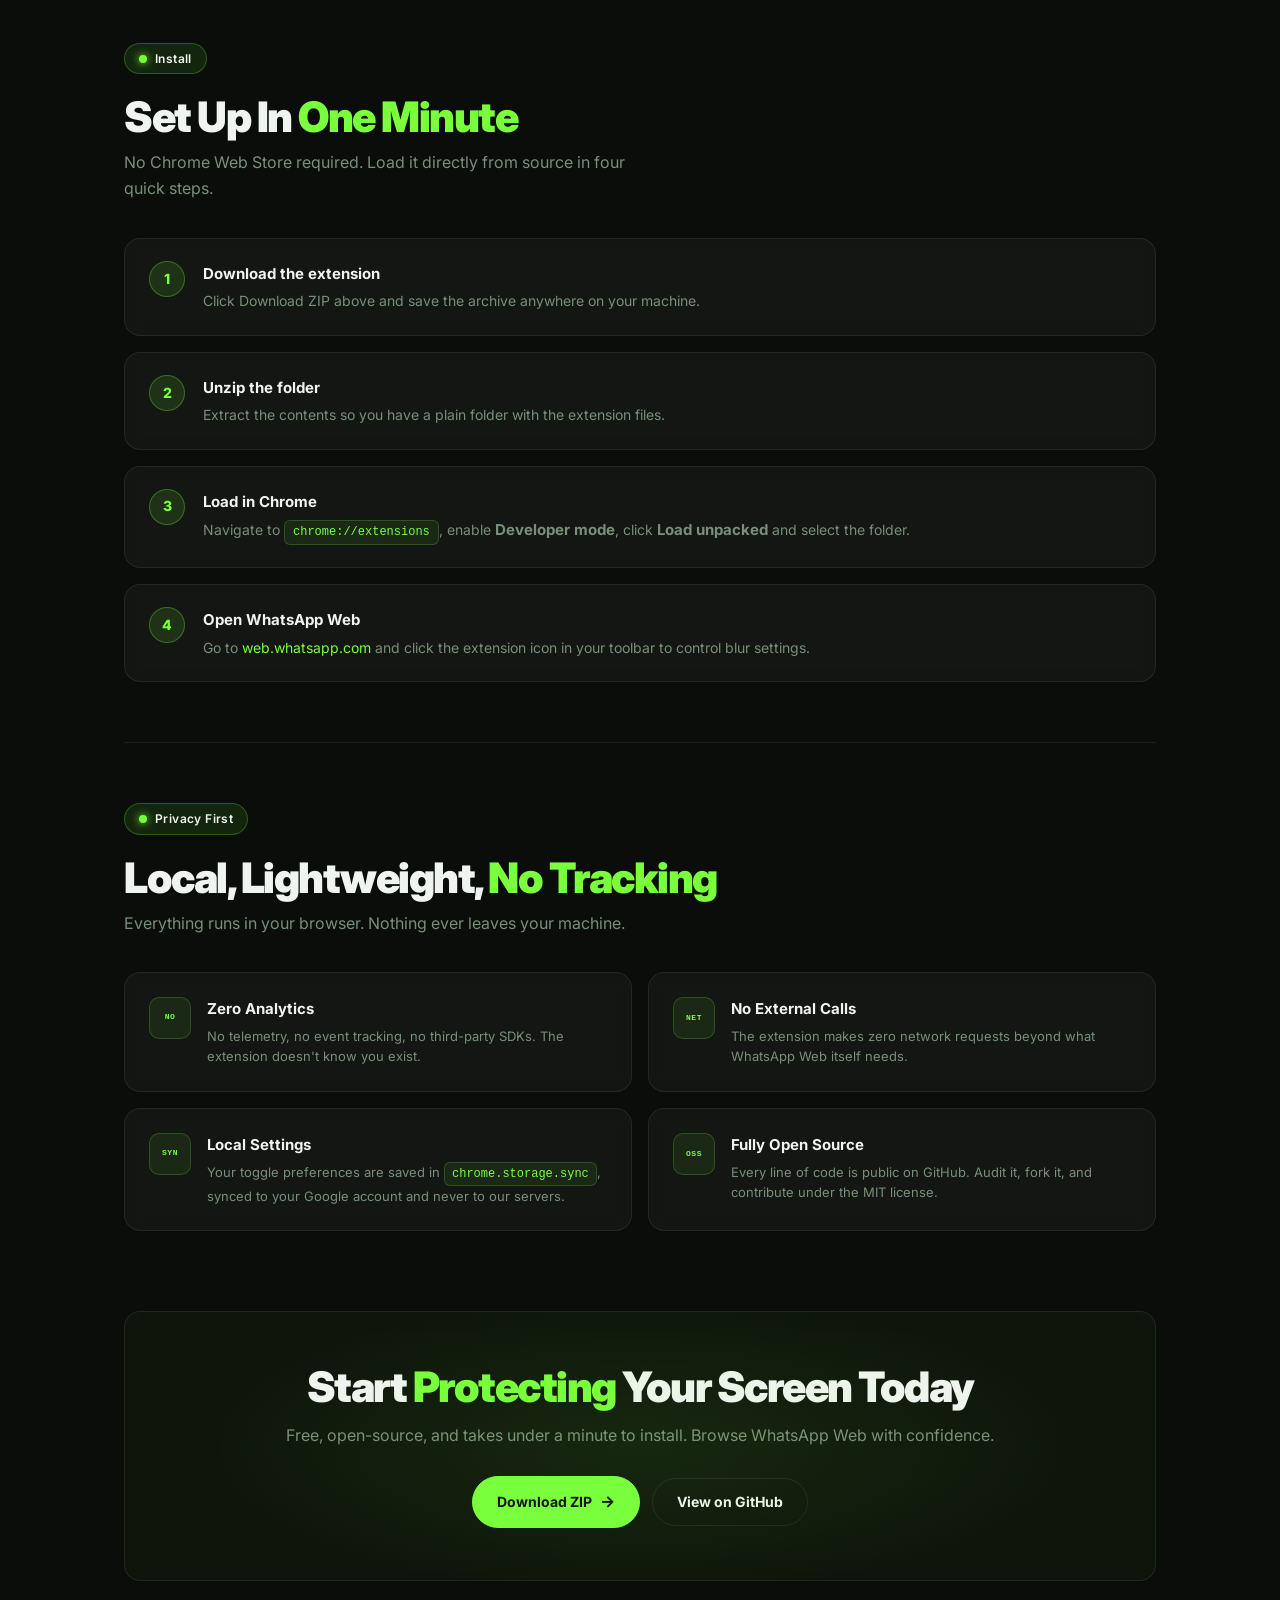
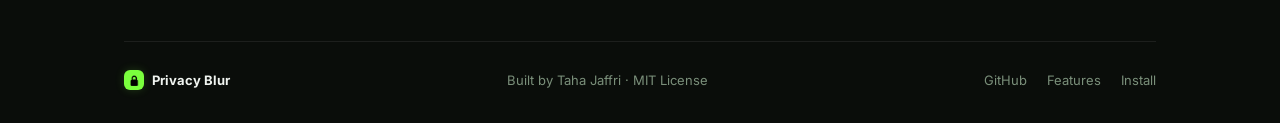
==== commit 2c3b516c: "Fix footer in landing page" ====
--- a/index.html
+++ b/index.html
@@ -3,7 +3,7 @@
 <head>
   <meta charset="UTF-8" />
   <meta name="viewport" content="width=device-width, initial-scale=1.0" />
-  <title>Privacy Blur — Protect Your WhatsApp on Screen</title>
+  <title>Privacy Blur | Protect Your WhatsApp on Screen</title>
   <meta name="description" content="A Chrome extension that blurs messages, names, avatars and media on WhatsApp Web until you intentionally reveal them. Free, local, no tracking." />
   <link rel="preconnect" href="https://fonts.googleapis.com" />
   <link href="https://fonts.googleapis.com/css2?family=Inter:wght@400;500;600;700;800;900&display=swap" rel="stylesheet" />
@@ -58,7 +58,7 @@
       <!-- Stat card -->
       <div class="stat-card">
         <div class="stat-number">6+</div>
-        <div class="stat-label">Blur targets — messages, names, avatars, media, previews &amp; input</div>
+        <div class="stat-label">Blur targets: messages, names, avatars, media, previews &amp; input</div>
       </div>
 
       <!-- Feature pills -->
@@ -85,7 +85,7 @@
       <span class="dot"></span>
       <span class="dot"></span>
       <span class="dot"></span>
-      <p>Live Preview — hover to reveal</p>
+      <p>Live Preview: hover to reveal</p>
     </div>
     <div class="demo-grid">
       <!-- Sidebar list -->
@@ -126,7 +126,7 @@
     <div class="section-header">
       <p class="kicker">Core Features</p>
       <h2>Blur <span class="accent">Exactly</span> What You Need</h2>
-      <p class="section-sub">Six granular controls let you hide precisely the right content — toggle any combination from the popup.</p>
+      <p class="section-sub">Six granular controls let you hide precisely the right content. Toggle any combination from the popup.</p>
     </div>
     <div class="feature-grid">
       <article class="card" id="feat-messages">
@@ -157,7 +157,7 @@
       <article class="card" id="feat-input">
         <div class="card-icon"><span class="icon-glyph">INP</span></div>
         <h3>Input Field</h3>
-        <p>Composer text blurred while typing — customisable blur strength in the popup.</p>
+        <p>Composer text blurred while typing, with customisable blur strength in the popup.</p>
       </article>
     </div>
   </section>
@@ -167,7 +167,7 @@
     <div class="section-header">
       <p class="kicker">Install</p>
       <h2>Set Up In <span class="accent">One Minute</span></h2>
-      <p class="section-sub">No Chrome Web Store required — load it directly from source in four quick steps.</p>
+      <p class="section-sub">No Chrome Web Store required. Load it directly from source in four quick steps.</p>
     </div>
     <div class="steps-grid">
       <div class="step-card" id="step-1">
@@ -227,14 +227,14 @@
         <div class="privacy-icon"><span class="icon-glyph">SYN</span></div>
         <div>
           <h4>Local Settings</h4>
-          <p>Your toggle preferences are saved in <code>chrome.storage.sync</code> — synced to your Google account, never to our servers.</p>
+          <p>Your toggle preferences are saved in <code>chrome.storage.sync</code>, synced to your Google account and never to our servers.</p>
         </div>
       </div>
       <div class="privacy-card" id="priv-open">
         <div class="privacy-icon"><span class="icon-glyph">OSS</span></div>
         <div>
           <h4>Fully Open Source</h4>
-          <p>Every line of code is public on GitHub. Audit it, fork it, contribute — MIT licensed.</p>
+          <p>Every line of code is public on GitHub. Audit it, fork it, and contribute under the MIT license.</p>
         </div>
       </div>
     </div>
--- a/style.css
+++ b/style.css
@@ -592,6 +592,17 @@
   border-radius: 6px;
   background: var(--green);
   box-shadow: 0 0 10px var(--green-glow);
+  display: flex;
+  align-items: center;
+  justify-content: center;
+  position: relative;
+  flex-shrink: 0;
+}
+.foot-dot::after {
+  content: '🔒';
+  font-size: 10px;
+  line-height: 1;
+  filter: brightness(0);
 }
 .foot-links { display: flex; gap: 20px; }
 .foot-links a:hover { color: var(--text); }
